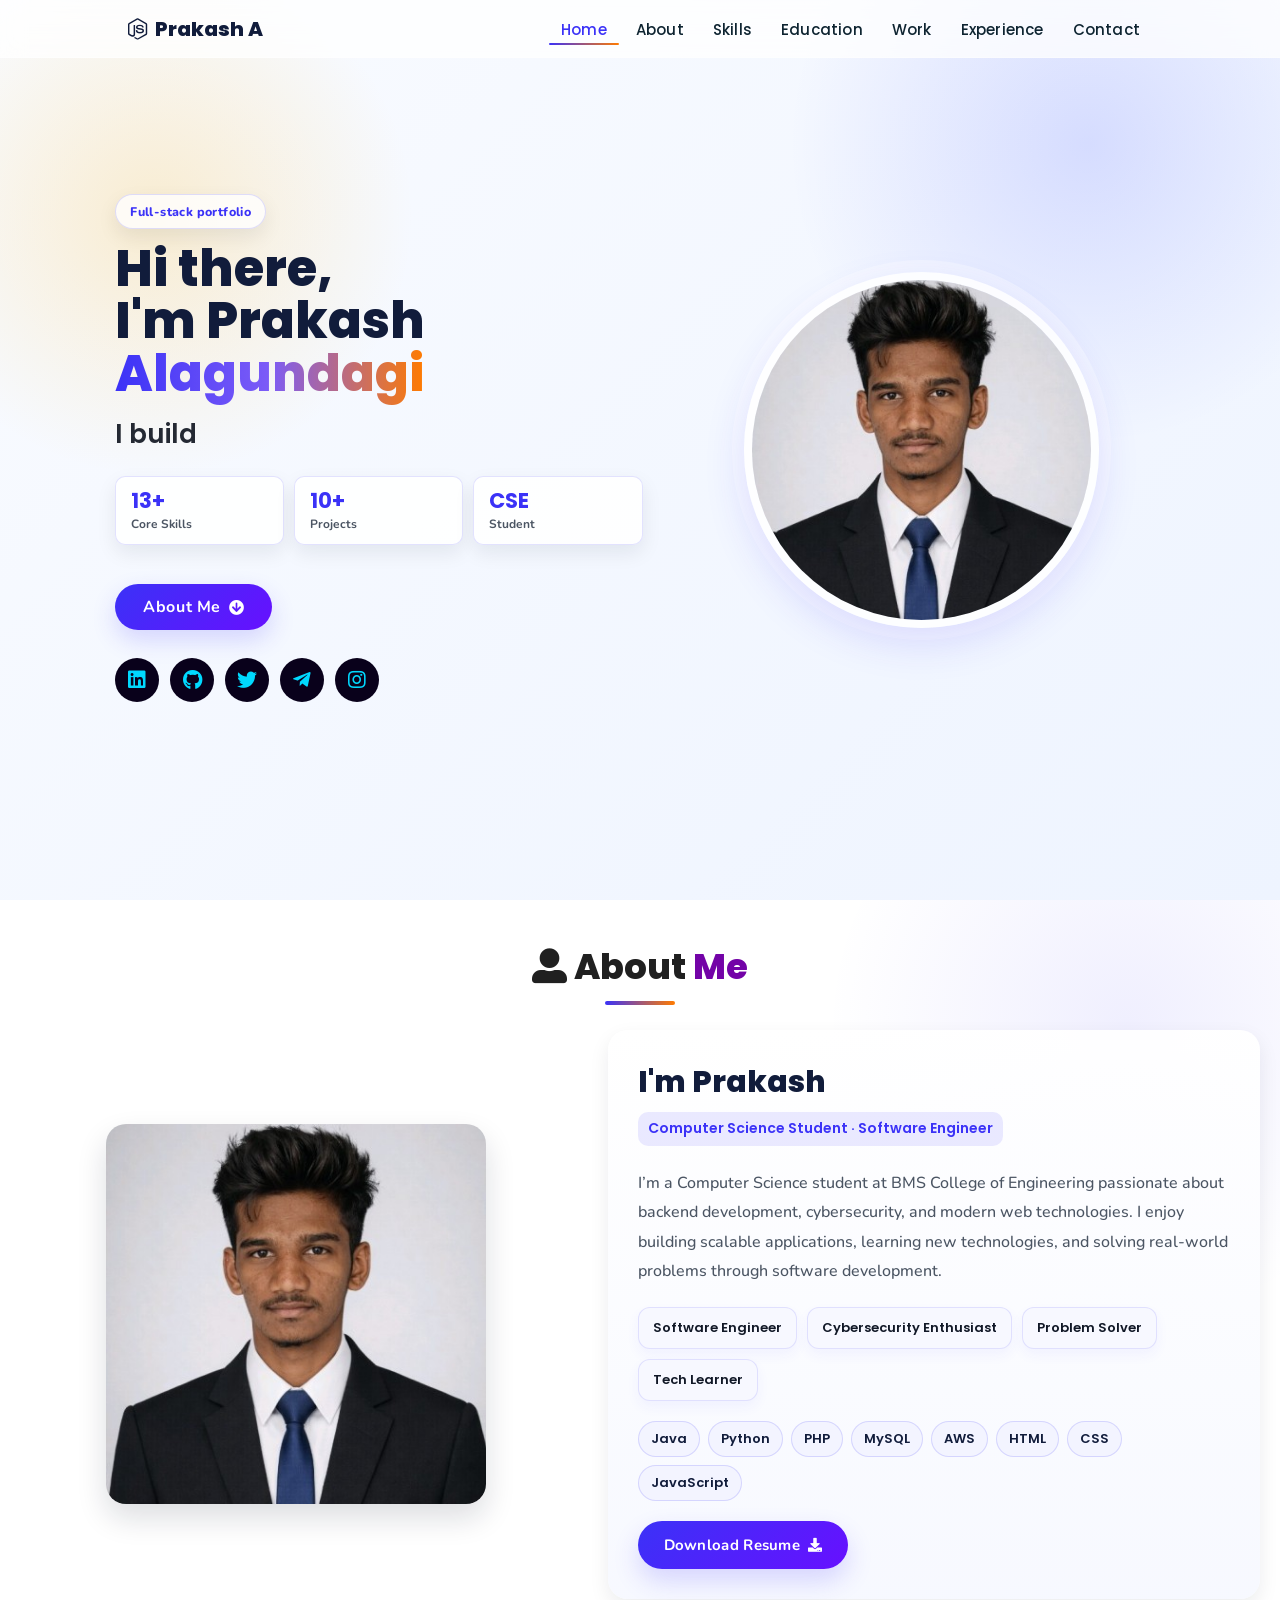
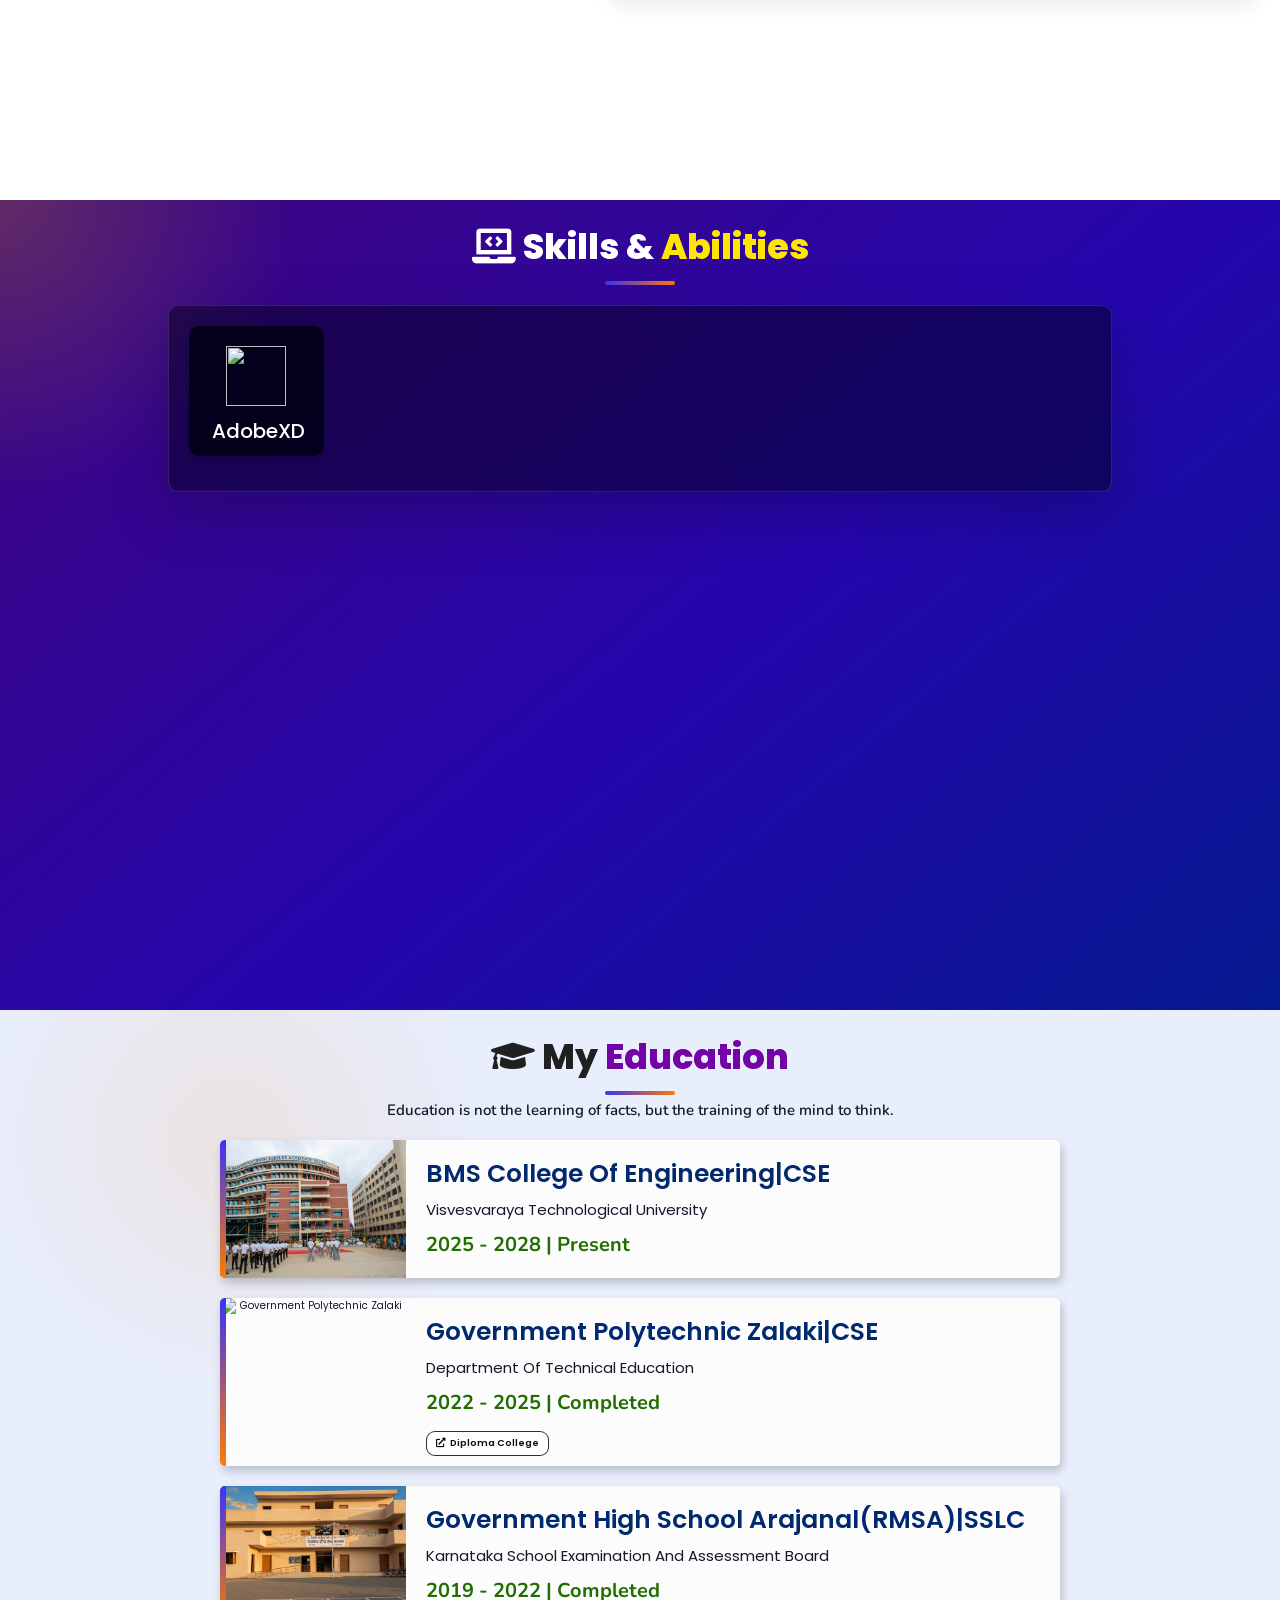
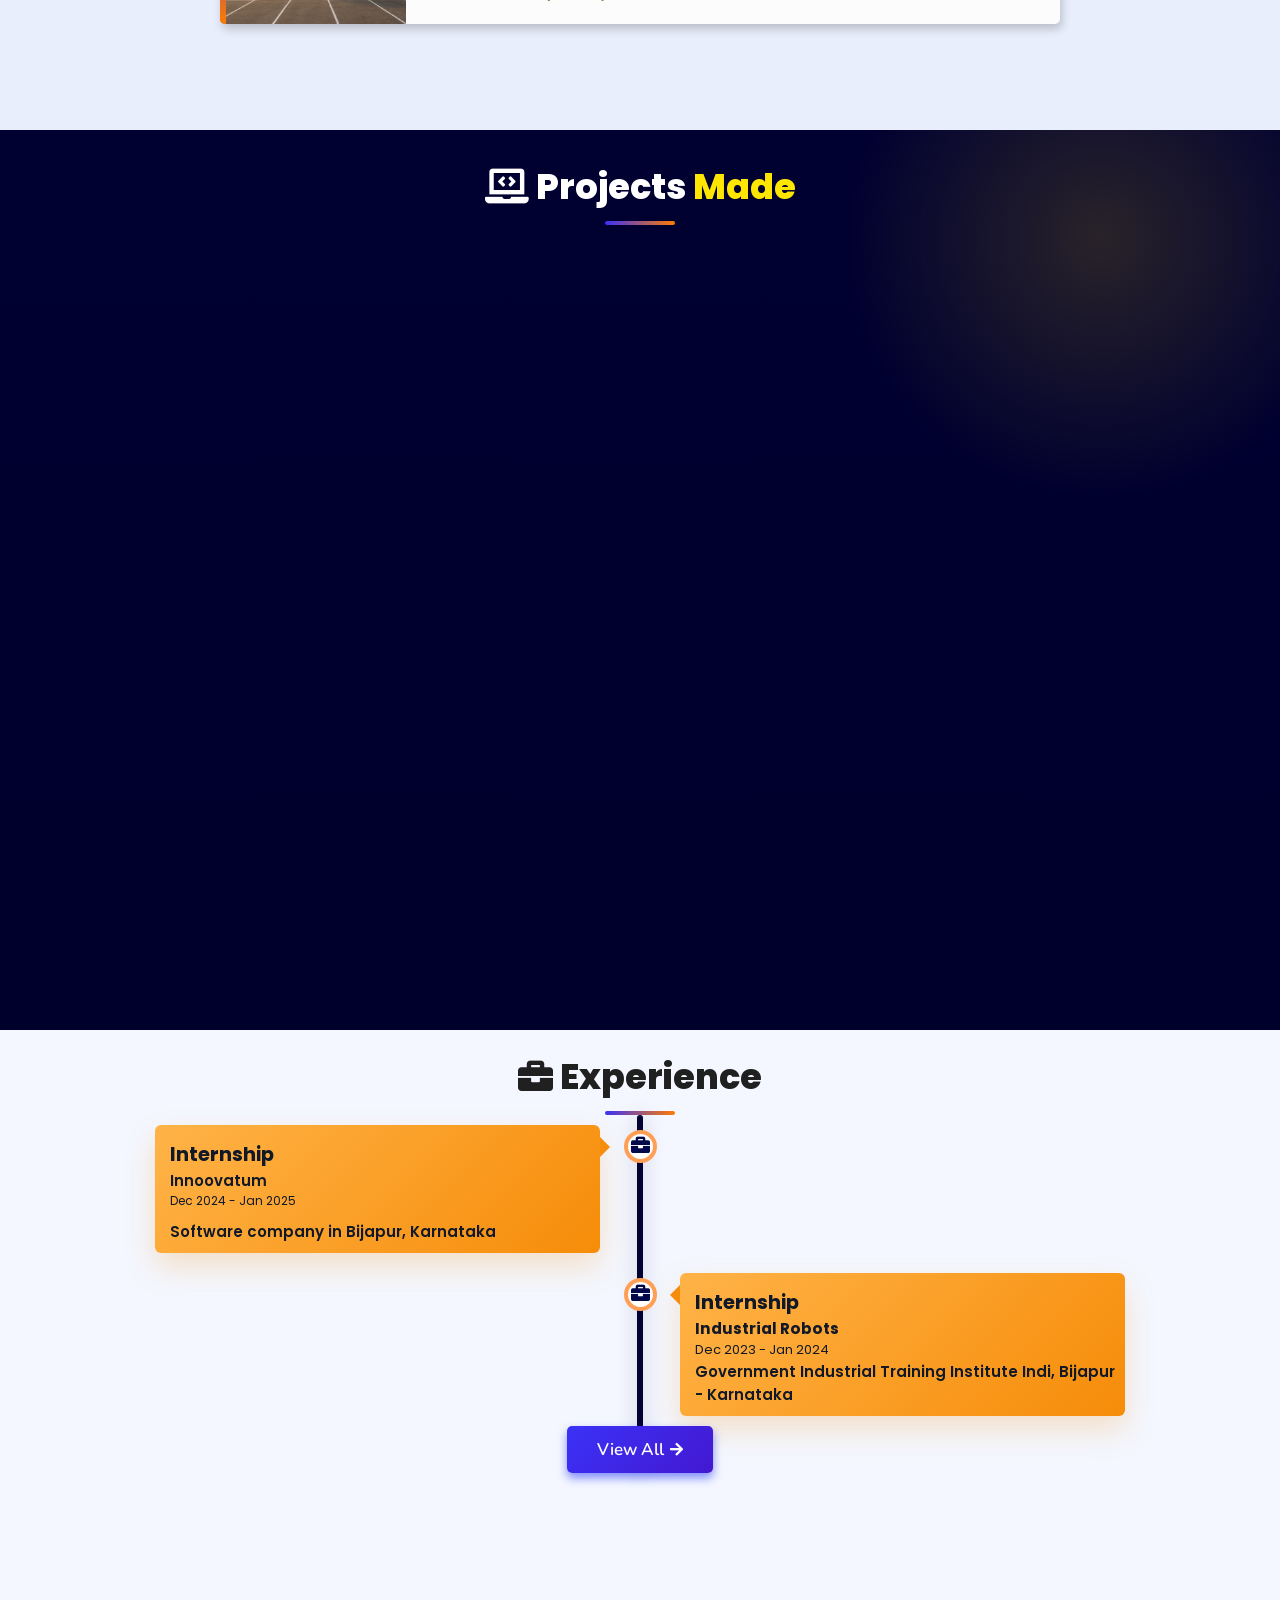
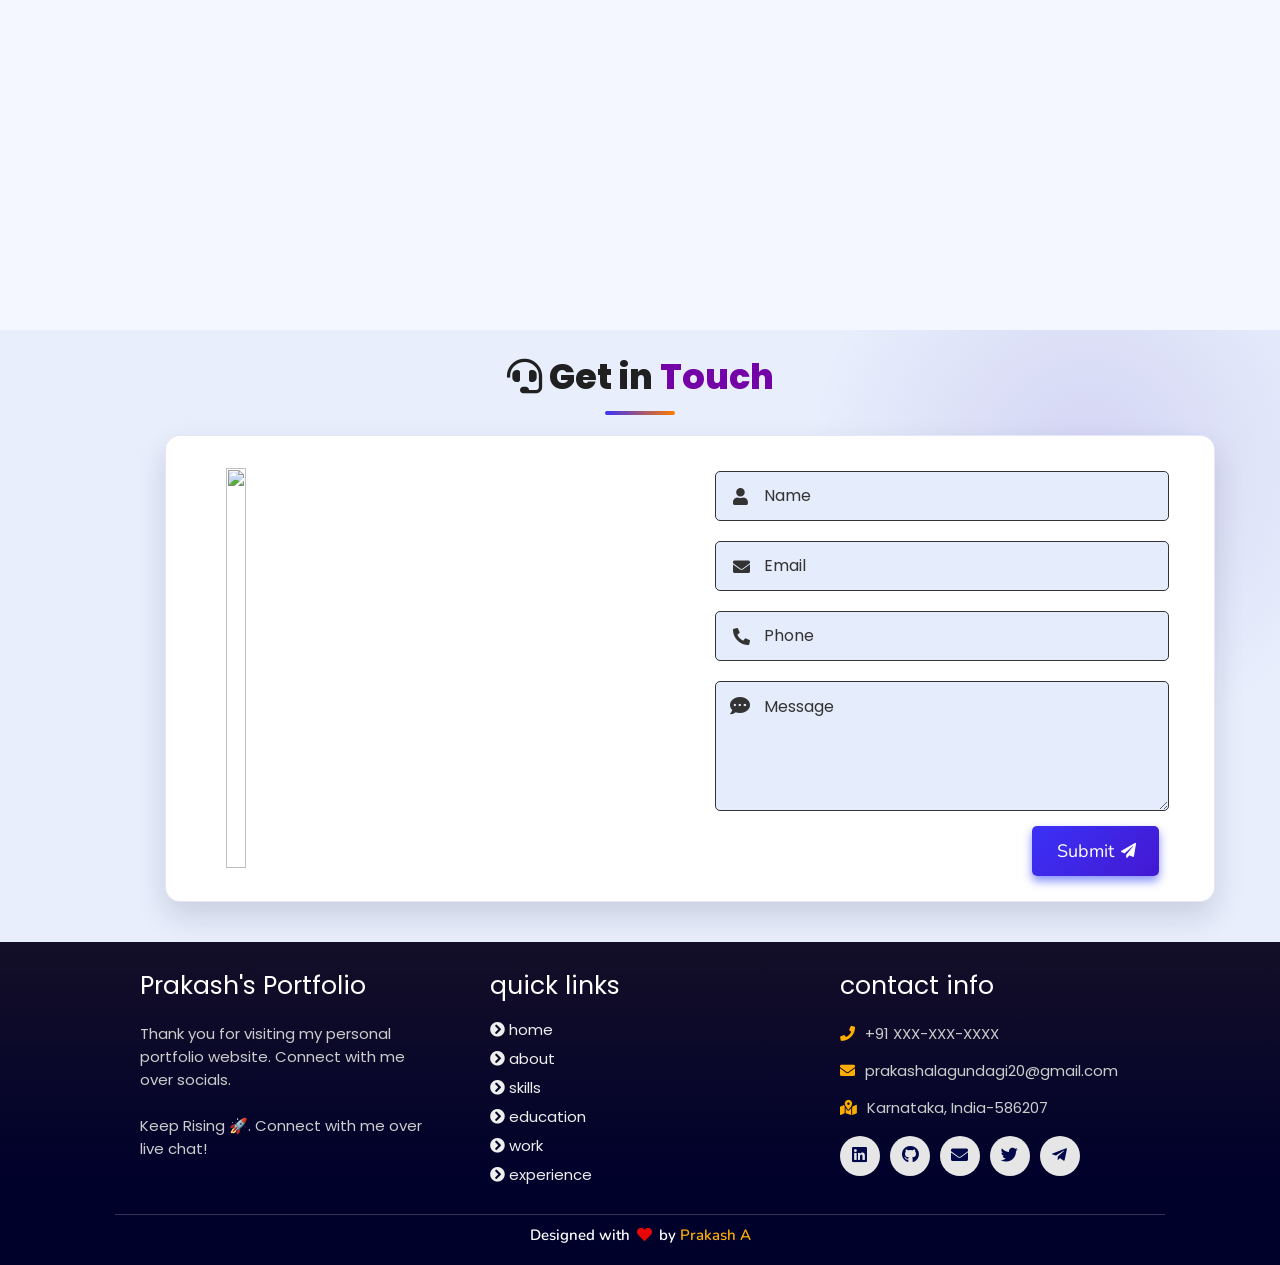
==== index.html @ 7a4677ae "add all" ====
<!DOCTYPE html>
<html lang="en">
<head>
    <meta charset="UTF-8">
    <meta http-equiv="X-UA-Compatible" content="IE=edge">
    <meta name="viewport" content="width=device-width, initial-scale=1.0">
    <meta name="keywords" content="Prakash A, portfolio, Prakash Alagundagi, full stack dev, personal portfolio lifecodes, portfolio design, portfolio website, personal portfolio" />
    <meta name="description" content="Welcome to Prakash's Portfolio. Computer Science Student and Software Engineer" />
    <!-- Custom CSS -->
    <link rel="stylesheet" href="./assets/css/style.css">
    <!-- Font Awesome -->
    <link rel="stylesheet" href="https://cdnjs.cloudflare.com/ajax/libs/font-awesome/5.15.3/css/all.min.css" integrity="sha512-iBBXm8fW90+nuLcSKlbmrPcLa0OT92xO1BIsZ+ywDWZCvqsWgccV3gFoRBv0z+8dLJgyAHIhR35VZc2oM/gI1w==" crossorigin="anonymous" referrerpolicy="no-referrer" />
    <!-- Favicon -->
    <link id='favicon' rel="shortcut icon" href="./assets/images/favicon.png" type="image/x-png">
    <title>Portfolio | Prakash A</title>
</head>
<body oncontextmenu="return false">


<!-- <div class="loader-container">
  <img draggable="false" src="./assets/images/preloader.gif" alt="">
</div> -->

<!-- navbar starts -->
<header>
        <a href="./" class="logo"><i class="fab fa-node-js"></i> Prakash A</a>

        <div id="menu" class="fas fa-bars"></div>
        <nav class="navbar">
            <ul>
            <li><a class="active" href="#home">Home</a></li>
            <li><a href="#about">About</a></li>
            <li><a href="#skills">Skills</a></li>
            <li><a href="#education">Education</a></li>
            <li><a href="#work">Work</a></li>
            <li><a href="#experience">Experience</a></li>
            <li><a href="#contact">Contact</a></li>
            </ul>
        </nav>
</header>
<!-- navbar ends -->
<main>

<!-- hero section starts -->
<section class="home" id="home">
    <div id="particles-js"></div>

    <div class="content">
    <h2>Hi there,<br/> I'm Prakash <span>Alagundagi</span></h2>
    <p>I build <span class="typing-text" aria-live="polite"></span></p>
    <div class="hero-highlights" aria-label="Portfolio highlights">
      <div class="highlight-item">
        <strong>13+</strong>
        <span>Core Skills</span>
      </div>
      <div class="highlight-item">
        <strong>10+</strong>
        <span>Projects</span>
      </div>
      <div class="highlight-item">
        <strong>CSE</strong>
        <span>Student</span>
      </div>
    </div>
    <a href="#about" class="btn"><span>About Me</span>
      <i class="fas fa-arrow-circle-down"></i>
    </a>
    <div class="socials">
        <ul class="social-icons">
          <li><a class="linkedin" aria-label="LinkedIn" href="https://www.linkedin.com/in/prakash-alagundagi-56068b263/" target="_blank" rel="noopener"><i class="fab fa-linkedin"></i></a></li> 
          <li><a class="github" aria-label="GitHub" href="https://github.com/prakashalagundagi" target="_blank" rel="noopener"><i class="fab fa-github"></i></a></li>
          <li><a class="twitter" aria-label="Twitter" href="https://x.com/Prakash_nayak03" target="_blank" rel="noopener"><i class="fab fa-twitter"></i></a></li>
          <li><a class="telegram" aria-label="Telegram" href="https://t.me/prakashalagundagi" target="_blank" rel="noopener"><i class="fab fa-telegram-plane"></i></a></li>
          <li><a class="instagram" aria-label="Instagram" href="https://www.instagram.com/prakash___r_a/" target="_blank" rel="noopener"><i class="fab fa-instagram"></i></a></li>
        </ul>
      </div>
    </div>
<div class="image">
    <img draggable="false" class="tilt hoverable" src="./assets/images/hero.jpg" alt="Prakash Alagundagi portrait">
</div>
</section>
<!-- hero section ends -->


<!-- about section starts -->
<section class="about" id="about">
    <h2 class="heading"><i class="fas fa-user-alt"></i> About <span>Me</span></h2>
    
    <div class="row">

    <div class="image">
        <img draggable="false" class="tilt hoverable" src="./assets/images/hero.jpg" alt="Professional portrait">
    </div>
    <div class="content">
        <h3>I'm Prakash</h3>
        <span class="tag">Computer Science Student · Software Engineer</span>
        
        <p>I’m a Computer Science student at BMS College of Engineering passionate about backend development, cybersecurity, and modern web technologies. I enjoy building scalable applications, learning new technologies, and solving real-world problems through software development.</p>

        <div class="highlights">
          <span class="highlight">Software Engineer</span>
          <span class="highlight">Cybersecurity Enthusiast</span>
          <span class="highlight">Problem Solver</span>
          <span class="highlight">Tech Learner</span>
        </div>

        <div class="skills-badges">
          <span class="badge">Java</span>
          <span class="badge">Python</span>
          <span class="badge">PHP</span>
          <span class="badge">MySQL</span>
          <span class="badge">AWS</span>
          <span class="badge">HTML</span>
          <span class="badge">CSS</span>
          <span class="badge">JavaScript</span>
        </div>

        <div class="resumebtn">
            <a href="https://drive.google.com/file/d/1VLJ5hmCJbYtL4yO7WENe-qdGG40rezgq/view?usp=sharing" target="_blank" class="btn"><span>Download Resume</span>
                <i class="fas fa-download"></i>
            </a>
        </div>
    </div>
    </div>
</section>
<!-- about section ends -->

<!-- skills section starts -->
<section class="skills" id="skills">

    <h2 class="heading"><i class="fas fa-laptop-code"></i> Skills & <span>Abilities</span></h2>

    <div class="container">
          <div class="row" id="skillsContainer">

     <div class="bar">
              <div class="info">
                <img src="https://img.icons8.com/color/48/000000/adobe-xd.png"/>
                <span>AdobeXD</span>
              </div>
            </div>

      </div>
</div>
</section>
<!-- skills section ends -->


<!-- education section starts -->
<section class="education" id="education">

  <h1 class="heading"><i class="fas fa-graduation-cap"></i> My <span>Education</span></h1>

    <p class="qoute">Education is not the learning of facts, but the training of the mind to think.</p>

    <div class="box-container">

    <div class="box">
        <div class="image">
        <img draggable="false" src="./assets/images/educat/BMS.jpg" alt="BMS College of Engineering">
        </div>
        <div class="content">
        <h3>BMS College Of Engineering|CSE</h3>
        <p>Visvesvaraya Technological University</p>
        <h4>2025 - 2028 | Present</h4>
        </div>
    </div>
     <div class="box">
        <div class="image">
        <img draggable="false" src="./assets/images/educat/college.jpg" alt="Government Polytechnic Zalaki">
        </div>
        <div class="content">
        <h3>Government Polytechnic Zalaki|CSE</h3>
        <p>Department Of Technical Education</p>
        <h4>2022 - 2025 | Completed</h4>
        <a href="https://gpt.karnataka.gov.in/gptzalaki/public/en" class="btn education-link" target="_blank" rel="noopener noreferrer"><i class="fas fa-external-link-alt"></i> Diploma College</a>
        </div>
    </div>

    <div class="box">
      <div class="image">
      <img draggable="false" src="./assets/images/educat/school.png" alt="Government High School Arajanal">
      </div>
      <div class="content">
      <h3>Government High School Arajanal(RMSA)|SSLC</h3>
      <p>Karnataka School Examination And Assessment Board</p>  
      <h4>2019 - 2022 | Completed</h4>
      </div>
    </div>

    
</div>
</section>
<!-- education section ends -->


<!-- work project section starts -->
<section class="work" id="work">

  <h2 class="heading"><i class="fas fa-laptop-code"></i> Projects <span>Made</span></h2>

  <div class="box-container"></div>

</section>
<!-- work project section ends -->

<!-- experience section starts -->
<section class="experience" id="experience">

  <h2 class="heading"><i class="fas fa-briefcase"></i> Experience </h2>

  <div class="timeline">

    <div class="container left">
      <div class="content">
        <div class="tag">
          <h2>Internship</h2>
        </div>
        <div class="desc">
            <h3>Innoovatum</h3>
            <p>Dec 2024 - Jan 2025</p>
        </div>
           <div class="desc">
          <h3>Software company in Bijapur, Karnataka</h3>
          </div>
      </div>
    </div>

    <div class="container right">
        <div class="content">
          <div class="tag">
            <h2>Internship</h2>  
            <h3>Industrial Robots</h3>
            <p>Dec 2023 - Jan 2024</p>
          </div>
          <div class="desc">
          <h3>Government Industrial Training Institute Indi, Bijapur - Karnataka</h3>
        </div>    
      </div>
      </div>

  <div class="morebtn">
    <a href="./experience/" class="btn"><span>View All</span>
      <i class="fas fa-arrow-right"></i>
  </a>
  </div>

</div>

</section>
<!-- experience section ends -->

<!-- contact section starts -->
<section class="contact" id="contact">
  
  <h2 class="heading"><i class="fas fa-headset"></i> Get in <span>Touch</span></h2>

  <div class="container">
    <div class="content">
      <div class="image-box">
        <img draggable="false" src="./assets/images/contact1.png" alt="">
      </div>
    <form id="contact-form">
      
      <div class="form-group">
        <div class="field">
          <input type="text" name="name" placeholder="Name" required>
          <i class='fas fa-user'></i>
        </div>
        <div class="field">
          <input type="email" name="email" placeholder="Email" required>
          <i class='fas fa-envelope'></i>
        </div>
        <div class="field">
          <input type="text" name="phone" placeholder="Phone">
          <i class='fas fa-phone-alt'></i>
        </div>
        <div class="message">
        <textarea placeholder="Message" name="message" required></textarea>
        <i class="fas fa-comment-dots"></i>
        </div>
        </div>
      <div class="button-area">
        <button type="submit">
          Submit <i class="fa fa-paper-plane"></i></button>
      </div>
    </form>
  </div>
  </div>
</section>
<!-- contact section ends -->


</main>

<!-- footer section starts -->
<section class="footer">

  <div class="box-container">

      <div class="box">
          <h3>Prakash's Portfolio</h3>
          <p>Thank you for visiting my personal portfolio website. Connect with me over socials. <br/> <br/> Keep Rising 🚀. Connect with me over live chat!</p>
      </div>

      <div class="box">
          <h3>quick links</h3>
          <a href="#home"><i class="fas fa-chevron-circle-right"></i> home</a>
          <a href="#about"><i class="fas fa-chevron-circle-right"></i> about</a>
          <a href="#skills"><i class="fas fa-chevron-circle-right"></i> skills</a>
          <a href="#education"><i class="fas fa-chevron-circle-right"></i> education</a>
          <a href="#work"><i class="fas fa-chevron-circle-right"></i> work</a>
          <a href="#experience"><i class="fas fa-chevron-circle-right"></i> experience</a>
      </div>

      <div class="box">
          <h3>contact info</h3>
          <p> <i class="fas fa-phone"></i>+91 XXX-XXX-XXXX</p>
          <p> <i class="fas fa-envelope"></i>prakashalagundagi20@gmail.com</p>
          <p> <i class="fas fa-map-marked-alt"></i>Karnataka, India-586207</p>
          <div class="share">

              <a href="https://www.linkedin.com/in/prakash-alagundagi-56068b263/" class="fab fa-linkedin" aria-label="LinkedIn" target="_blank"></a>
              <a href="https://github.com/prakashalagundagi" class="fab fa-github" aria-label="GitHub" target="_blank"></a>
              <a href="mailto:prakashalagundagi20@gmail.com" class="fas fa-envelope" aria-label="Mail" target="_blank"></a>
              <a href="https://twitter.com/prakash_nayak03" class="fab fa-twitter" aria-label="Twitter" target="_blank"></a>
              <a href="https://t.me/prakashalagundagi" class="fab fa-telegram-plane" aria-label="Telegram" target="_blank"></a>
          </div>
      </div>
  </div>

  <h1 class="credit">Designed with <i class="fa fa-heart pulse"></i> by <a href="https://www.linkedin.com/in/prakash-alagundagi-56068b263">Prakash A</a></h1>

</section>
<!-- footer section ends -->


<!-- scroll top btn -->
<a href="#home" aria-label="ScrollTop" class="fas fa-angle-up" id="scroll-top"></a>
<!-- scroll back to top -->


<!-- ==== ALL MAJOR JAVASCRIPT CDNS STARTS ==== -->
<!-- jquery cdn -->
<script src="https://cdnjs.cloudflare.com/ajax/libs/jquery/3.6.0/jquery.min.js" integrity="sha512-894YE6QWD5I59HgZOGReFYm4dnWc1Qt5NtvYSaNcOP+u1T9qYdvdihz0PPSiiqn/+/3e7Jo4EaG7TubfWGUrMQ==" crossorigin="anonymous" referrerpolicy="no-referrer"></script>

<!-- typed.js cdn -->
<script src="https://cdnjs.cloudflare.com/ajax/libs/typed.js/2.0.5/typed.min.js" integrity="sha512-1KbKusm/hAtkX5FScVR5G36wodIMnVd/aP04af06iyQTkD17szAMGNmxfNH+tEuFp3Og/P5G32L1qEC47CZbUQ==" crossorigin="anonymous" referrerpolicy="no-referrer"></script>

<!-- particle.js links -->
<script src="./assets/js/particles.min.js"></script>
<script src="./assets/js/app.js"></script>

<!-- vanilla tilt.js links -->
<script src="https://cdnjs.cloudflare.com/ajax/libs/vanilla-tilt/1.7.0/vanilla-tilt.min.js" integrity="sha512-SttpKhJqONuBVxbRcuH0wezjuX+BoFoli0yPsnrAADcHsQMW8rkR84ItFHGIkPvhnlRnE2FaifDOUw+EltbuHg==" crossorigin="anonymous" referrerpolicy="no-referrer"></script>

<!-- scroll reveal anim -->
<script src="https://unpkg.com/scrollreveal"></script>

<script
      type="text/javascript"
      src="https://cdn.jsdelivr.net/npm/emailjs-com@3/dist/email.min.js"
    ></script>

<!-- ==== ALL MAJOR JAVASCRIPT CDNS ENDS ==== -->

<script src="./assets/js/script.js"></script>

</body>
</html>
---- assets/css/style.css ----
@import url("https://fonts.googleapis.com/css2?family=Poppins:wght@400;500;600;700&display=swap");
@import url("https://fonts.googleapis.com/css2?family=Nunito:ital,wght@0,300;0,400;0,600;0,700;1,300;1,400&display=swap");

:root {
  --ink: #111827;
  --navy: #111c3b;
  --primary: #3b32f7;
  --primary-dark: #2816b4;
  --accent: #ff7b00;
  --gold: #ffd600;
  --cyan: #31cbff;
  --surface: #ffffff;
  --soft-bg: #f4f7ff;
  --soft-blue: #e8eefc;
  --shadow-sm: 0 0.8rem 2rem rgba(15, 23, 42, 0.08);
  --shadow-md: 0 1.4rem 3rem rgba(15, 23, 42, 0.14);
  --shadow-primary: 0 1.2rem 3rem rgba(59, 50, 247, 0.2);
  --ease: cubic-bezier(0.2, 0.8, 0.2, 1);
}

* {
  margin: 0;
  padding: 0;
  box-sizing: border-box;
  text-decoration: none;
  outline: none;
  border: none;
  text-transform: none;
}
html {
  font-size: 62.5%;
  overflow-x: hidden;
  scroll-behavior: smooth;
}
body {
  min-height: 100vh;
  background: var(--soft-bg);
  font-family: "Poppins", sans-serif;
  color: var(--ink);
}

img,
svg,
video {
  max-width: 100%;
  display: block;
}

button,
a,
input,
textarea {
  transition: all 0.25s var(--ease);
}

:focus-visible {
  outline: 3px solid rgba(59, 50, 247, 0.25);
  outline-offset: 3px;
}

button:focus-visible,
a:focus-visible,
input:focus-visible,
textarea:focus-visible {
  box-shadow: 0 0 0 4px rgba(59, 50, 247, 0.12);
}

*::selection {
  background: #2b3dda;
  color: #fff;
}

html {
  font-size: 62.5%;
  overflow-x: hidden;
}
html::-webkit-scrollbar {
  width: 0.8rem;
}
html::-webkit-scrollbar-track {
  background: rgb(235, 202, 245);
}
html::-webkit-scrollbar-thumb {
  background: #420177;
}

/* pre loader start */
.loader-container {
  position: fixed;
  top: 0;
  left: 0;
  z-index: 10000;
  background: #e6eff1;
  display: flex;
  align-items: center;
  justify-content: center;
  height: 100%;
  width: 100%;
}
.loader-container.fade-out {
  top: -120%;
}
/* pre loader end */

/* navbar starts */
header {
  position: fixed;
  top: 0;
  left: 0;
  right: 0;
  z-index: 1000;
  display: flex;
  align-items: center;
  justify-content: space-between;
  padding: 1.2rem 10%;
  height: auto;
  background: rgba(255, 255, 255, 0.75);
  box-shadow: none;
  backdrop-filter: blur(12px);
  border-bottom: 1px solid rgba(255, 255, 255, 0.3);
  transition: box-shadow 0.4s ease, background 0.4s ease, backdrop-filter 0.4s ease;
}
header.scrolled {
  background: rgba(255, 255, 255, 0.88);
  backdrop-filter: blur(20px);
  box-shadow: 0 0.8rem 3rem rgba(15, 23, 42, 0.1);
  border-bottom: 1px solid rgba(59, 50, 247, 0.08);
}
section {
  min-height: 100vh;
  padding: 2rem 9%;
  scroll-margin-top: 7.5rem;
}
.heading {
  position: relative;
  width: fit-content;
  margin: 0 auto;
  font-size: 3.5rem;
  color: rgb(32, 32, 32);
  font-weight: 800;
  text-align: center;
}
.heading::after {
  content: "";
  display: block;
  width: 7rem;
  height: 0.35rem;
  margin: 0.8rem auto 0;
  border-radius: 2rem;
  background: linear-gradient(90deg, var(--primary), var(--accent));
}
.heading span {
  color: rgb(115, 3, 167);
}
header .logo {
  font-size: 2rem;
  font-weight: 800;
  text-decoration: none;
  color: var(--navy);
  display: flex;
  align-items: center;
  transition: color 0.3s ease, transform 0.3s ease;
}
header .logo i {
  font-size: 2.2rem;
  margin-right: 0.8rem;
  transition: transform 0.3s ease;
}
header .logo:hover {
  color: var(--primary);
  transform: scale(1.05);
}
header .logo:hover i {
  transform: rotate(10deg);
}
header .navbar ul {
  list-style: none;
  display: flex;
  justify-content: center;
  align-items: center;
  gap: 0.5rem;
}
header .navbar li {
  margin: 0;
}
header .navbar li a {
  display: inline-block;
  padding: 0.6rem 1.2rem;
}
header .navbar ul li a {
  font-size: 1.5rem;
  color: #0e2431;
  font-weight: 500;
  text-decoration: none;
  letter-spacing: 0.02rem;
  position: relative;
  transition: color 0.3s ease;
  padding-bottom: 0.4rem;
}
header .navbar ul li a::after {
  content: "";
  position: absolute;
  left: 0;
  bottom: 0;
  width: 100%;
  height: 0.22rem;
  border-radius: 2rem;
  background: linear-gradient(90deg, var(--primary), var(--accent));
  transform: scaleX(0);
  transform-origin: right;
  transition: transform 0.35s cubic-bezier(0.34, 1.56, 0.64, 1);
}
header .navbar ul li a.active,
header .navbar ul li a:hover {
  color: var(--primary);
  border-bottom: 0;
}
header .navbar ul li a.active::after,
header .navbar ul li a:hover::after {
  transform: scaleX(1);
  transform-origin: left;
}
/* navbar ends */

/* hamburger icon starts*/
#menu {
  font-size: 3rem;
  cursor: pointer;
  color: var(--navy);
  display: none;
  transition: color 0.3s ease, transform 0.3s ease;
}
#menu:hover {
  color: var(--primary);
  transform: scale(1.1);
}
@media (max-width: 768px) {
  header {
    padding: 1rem 5%;
  }
  #menu {
    display: block;
  }
  header .navbar {
    position: fixed;
    top: 100%;
    right: -100%;
    width: 100%;
    height: calc(100vh - 5.2rem);
    text-align: left;
    align-items: flex-start;
    background: rgba(14, 15, 49, 0.98);
    backdrop-filter: blur(25px);
    border-top: 1px solid rgba(255, 255, 255, 0.1);
    transition: right 0.4s cubic-bezier(0.34, 1.56, 0.64, 1);
    overflow-y: auto;
  }
  header .navbar ul {
    flex-flow: column;
    padding: 2rem 1.5rem;
    gap: 0.5rem;
  }
  header .navbar ul li {
    width: 100%;
    margin: 0;
  }
  header .navbar ul li a {
    display: block;
    padding: 1.2rem 1.5rem;
    text-align: left;
    color: #fff;
    font-size: 1.8rem;
    font-weight: 500;
    border-radius: 0.8rem;
    margin: 0.3rem 0;
    transition: background 0.3s ease, color 0.3s ease;
  }
  header .navbar ul li a::after {
    display: none;
  }
  header .navbar ul li a.active,
  header .navbar ul li a:hover {
    color: #fff;
    background: rgba(59, 50, 247, 0.15);
    border-radius: 0.8rem;
    border-bottom: none;
  }
  header .navbar ul li a.active {
    background: linear-gradient(135deg, rgba(59, 50, 247, 0.25), rgba(255, 123, 0, 0.1));
    color: #31cbff;
  }
  .fa-times {
    transform: rotate(90deg);
  }
  header .navbar.nav-toggle {
    right: 0;
  }
}
/* hamburger icon ends */

/* hero section starts*/
.home {
  position: relative;
  display: flex;
  flex-wrap: wrap;
  gap: 1.5rem;
  min-height: 100vh;
  align-items: center;
  overflow: hidden;
  background:
    radial-gradient(circle at 12% 24%, rgba(255, 174, 0, 0.18), transparent 26rem),
    radial-gradient(circle at 85% 16%, rgba(1, 26, 255, 0.12), transparent 30rem),
    linear-gradient(135deg, #f9fbff 0%, #eef4ff 100%);
}
.home #particles-js {
  position: absolute;
  top: 0;
  left: 0;
  height: 100%;
  width: 100%;
}
.home::before {
  content: "";
  position: absolute;
  top: 0;
  left: 0;
  height: 100%;
  width: 100%;
}
.home .content {
  flex: 1 1 42rem;
  padding-top: 1rem;
  z-index: 1;
  position: relative;
}
.home .content::before {
  content: "Full-stack portfolio";
  display: inline-flex;
  align-items: center;
  margin-bottom: 1.4rem;
  padding: 0.8rem 1.4rem;
  border: 1px solid rgba(59, 50, 247, 0.16);
  border-radius: 5rem;
  background: rgba(255, 255, 255, 0.78);
  color: var(--primary);
  box-shadow: var(--shadow-sm);
  font: 800 1.25rem "Nunito", sans-serif;
  letter-spacing: 0.04rem;
}
.home .image {
  flex: 1 1 40rem;
  z-index: 1;
  display: flex;
  justify-content: center;
}
.home .image img {
  width: 70%;
  margin-left: 2rem;
  border-radius: 50%;
  border: 0.8rem solid rgba(255, 255, 255, 0.85);
  box-shadow: 0 1.5rem 4rem rgba(59, 50, 247, 0.15), 0 0 0 1.2rem rgba(255, 255, 255, 0.35), inset 0 1rem 2rem rgba(255, 255, 255, 0.4);
  cursor: pointer;
  animation: profileFloat 5s ease-in-out infinite, fadeUp 1s ease both 0.2s;
  transition: transform 0.45s ease, box-shadow 0.45s ease;
  filter: none;
}
.home .image img:hover {
  box-shadow: 0 2rem 5rem rgba(59, 50, 247, 0.25), 0 0 0 1.2rem rgba(255, 255, 255, 0.55), inset 0 1rem 2rem rgba(255, 255, 255, 0.4);
  filter: none;
  transform: scale(1.05) translateY(-0.8rem);
}
.home .content h2 {
  font-size: clamp(4rem, 5vw, 5rem);
  font-weight: 800;
  color: var(--navy);
  line-height: 1.05;
  margin-bottom: 1.5rem;
  animation: textRise 0.85s ease both;
}
.home .content h2 span {
  font-size: clamp(4rem, 5vw, 5rem);
  font-weight: 800;
  background: linear-gradient(90deg, var(--primary), #7c5cf7, #ff7b00);
  -webkit-background-clip: text;
  background-clip: text;
  color: transparent;
}
.home .content p {
  font-size: clamp(1.9rem, 2.2vw, 2.6rem);
  color: #242933;
  font-weight: 600;
  padding: 0;
  margin-bottom: 2rem;
  max-width: 60rem;
  animation: fadeUp 0.9s ease both 0.15s;
}
.home .content p span {
  color: var(--primary);
}
.hero-highlights {
  display: grid;
  grid-template-columns: repeat(auto-fit, minmax(13rem, 1fr));
  gap: 1rem;
  margin: 2.2rem 0 2.4rem;
  animation: fadeUp 1s ease both 0.3s;
}
.highlight-item {
  min-width: 12rem;
  padding: 1.2rem 1.5rem;
  border: 1px solid rgba(59, 50, 247, 0.14);
  border-radius: 1rem;
  background: rgba(255, 255, 255, 0.88);
  box-shadow: var(--shadow-sm);
}
.highlight-item strong,
.highlight-item span {
  display: block;
  text-transform: none;
}
.highlight-item strong {
  color: var(--primary);
  font-size: 2.1rem;
  line-height: 1.1;
}
.highlight-item span {
  margin-top: 0.35rem;
  color: #4b5563;
  font: 700 1.2rem "Nunito", sans-serif;
}
.home .btn {
  display: inline-flex;
  align-items: center;
  gap: 0.8rem;
  margin-top: 1.5rem;
  line-height: 1;
  padding: 1.5rem 2.8rem;
  border-radius: 3.5rem;
  overflow: hidden;
  transition: transform 0.35s ease, box-shadow 0.35s ease, background 0.35s ease;
  color: #fff;
  background: linear-gradient(135deg, var(--primary), #6710ff);
  box-shadow: 0 1rem 2.4rem rgba(59, 50, 247, 0.18);
  font-family: "Nunito", sans-serif;
  animation: fadeUp 1s ease both 0.4s;
}
.home .btn span {
  font-weight: 700;
  font-size: 1.6rem;
  letter-spacing: 0.06rem;
}
.home .btn i {
  font-size: 1.5rem;
}
.home .btn:hover {
  background: linear-gradient(135deg, #4c33ff, #3510bd);
  box-shadow: 0 1.3rem 2.4rem rgba(59, 50, 247, 0.2);
  transform: translateY(-0.2rem);
}
.home .btn:hover i {
  transform: translateX(4px);
}
/* social icons start */
.socials {
  position: relative;
  margin-top: 2.8rem;
  animation: fadeUp 1s ease both 0.5s;
}
.socials .social-icons {
  padding-left: 0;
  margin-bottom: 0;
  list-style: none;
}
.socials .social-icons li {
  display: inline-block;
  margin-bottom: 14px;
}
.social-icons a {
  font-size: 2rem;
  display: inline-block;
  line-height: 44px;
  color: #00d9ff;
  background-color: #09011b;
  width: 44px;
  height: 44px;
  text-align: center;
  margin-right: 8px;
  border-radius: 100%;
  transition: transform 0.35s ease, box-shadow 0.35s ease, background-color 0.35s ease;
}
.social-icons a:hover {
  transform: translateY(-0.6rem) rotate(6deg);
  box-shadow: 0 1rem 2rem rgba(0, 217, 255, 0.3);
}
.social-icons a:active,
.social-icons a:focus,
.social-icons a:hover {
  color: #fff;
  background-color: #0685da;
}
.social-icons a.github:hover {
  background-color: #0e0e0e;
}
.social-icons a.twitter:hover {
  background-color: #00aced;
}
.social-icons a.linkedin:hover {
  background-color: #007bb6;
}
.social-icons a.dev:hover {
  background-color: #070707;
}
.social-icons a.instagram:hover {
  background-color: #ee00da;
}
/* social icons end */

/* hero media queries starts*/
@media (max-width: 768px) {
  header .logo {
    font-size: 1.6rem;
  }
  header .logo i {
    font-size: 1.8rem;
  }
}
@media (max-width: 450px) {
  .home .btn {
    margin: 1.5rem 0 0;
  }
  .socials {
    margin-top: 2.4rem;
  }
  .home .image img {
    margin-top: 0;
  }
  .hero-highlights {
    gap: 0.8rem;
  }
  .highlight-item {
    flex: 1 1 12rem;
  }
  .home .content p {
    font-size: 2.2rem;
  }
  .home .content p span {
    font-size: 2.2rem;
  }
}
/* hero media queries ends*/
/* hero section end */

/* about section starts */
.about {
  background: radial-gradient(circle at 88% 14%, rgba(59, 50, 247, 0.08), transparent 30rem), #fff;
  padding: 4rem 0 2rem;
}
.about .row {
  display: flex;
  gap: 3.5rem;
  flex-wrap: wrap;
  align-items: center;
  padding: 2.5rem 2rem;
}
.about .row .image {
  flex: 1 1 35rem;
  min-width: 24rem;
}
.about .row .image img {
  width: 100%;
  max-width: 38rem;
  margin: 0 auto;
  border-radius: 2rem;
  box-shadow: var(--shadow-md);
  transition: transform 0.45s ease, filter 0.45s ease;
  cursor: pointer;
}
.about .row .image img:hover {
  transform: translateY(-0.6rem) scale(1.02);
  filter: saturate(1.05);
}
.about .row .content {
  flex: 1 1 45rem;
  padding: 3rem;
  border-radius: 2rem;
  background: linear-gradient(180deg, rgba(255, 255, 255, 0.96), rgba(246, 248, 255, 0.9));
  box-shadow: var(--shadow-sm);
  transition: box-shadow 0.4s ease, transform 0.4s ease;
}
.about .row .content:hover {
  box-shadow: 0 1.4rem 3rem rgba(15, 23, 42, 0.1);
  transform: translateY(-0.2rem);
}
.about .row .content h3 {
  color: var(--navy);
  font-size: 3rem;
  font-weight: 800;
  margin-bottom: 0.7rem;
}
.about .row .content .tag {
  display: inline-flex;
  align-items: center;
  gap: 0.5rem;
  font-size: 1.4rem;
  color: var(--primary);
  font-weight: 600;
  margin-bottom: 1.8rem;
  padding: 0.65rem 1rem;
  background: rgba(59, 50, 247, 0.1);
  border-radius: 1rem;
}
.about .row .content p {
  font-size: 1.6rem;
  margin-top: 0.5rem;
  margin-bottom: 2rem;
  font-family: "Nunito";
  font-weight: 500;
  line-height: 1.85;
  color: #4b5563;
  max-width: 70ch;
}
.highlights {
  display: flex;
  flex-wrap: wrap;
  gap: 1rem;
  margin-bottom: 2rem;
}
.highlight {
  display: inline-flex;
  align-items: center;
  justify-content: center;
  padding: 1rem 1.4rem;
  background: #f7f8ff;
  border: 1px solid rgba(59, 50, 247, 0.12);
  border-radius: 1.2rem;
  color: var(--ink);
  font-size: 1.3rem;
  font-weight: 600;
  box-shadow: 0 0.6rem 1.3rem rgba(59, 50, 247, 0.05);
  transition: transform 0.3s ease, box-shadow 0.3s ease;
}
.highlight:hover {
  transform: translateY(-0.2rem);
  box-shadow: 0 0.85rem 1.8rem rgba(59, 50, 247, 0.1);
}
.skills-badges {
  display: flex;
  flex-wrap: wrap;
  gap: 0.8rem;
  margin-bottom: 2rem;
}
.badge {
  padding: 0.7rem 1.2rem;
  background: #f3f4ff;
  border: 1px solid rgba(59, 50, 247, 0.16);
  border-radius: 2rem;
  font-size: 1.3rem;
  font-weight: 600;
  color: var(--navy);
  transition: all 0.3s ease;
  cursor: default;
}
.badge:hover {
  background: rgba(59, 50, 247, 0.12);
  box-shadow: 0 0.6rem 1.4rem rgba(59, 50, 247, 0.08);
}
.resumebtn {
  margin-top: 0.5rem;
}
.resumebtn .btn {
  display: inline-flex;
  align-items: center;
  justify-content: center;
  gap: 0.8rem;
  padding: 1.4rem 2.6rem;
  border-radius: 3rem;
  color: #fff;
  background: linear-gradient(135deg, var(--primary), #6710ff);
  box-shadow: 0 1.2rem 2.6rem rgba(59, 50, 247, 0.18);
  font-family: "Nunito", sans-serif;
  font-weight: 700;
  font-size: 1.5rem;
  letter-spacing: 0.03rem;
}
.resumebtn .btn i {
  font-size: 1.4rem;
}
.resumebtn .btn:hover {
  transform: translateY(-0.15rem);
  box-shadow: 0 1.4rem 2.8rem rgba(59, 50, 247, 0.22);
  background: linear-gradient(135deg, #4c33ff, #3510bd);
}
/* about media queries starts*/
@media screen and (max-width: 900px) {
  .about .row {
    padding: 2rem 1.2rem;
  }
  .about .row .image,
  .about .row .content {
    flex: 1 1 100%;
  }
  .about .row .image img {
    max-width: 30rem;
  }
  .about .row .content {
    padding: 2.2rem;
  }
}
@media screen and (max-width: 600px) {
  .about .row {
    gap: 1.5rem;
    padding: 1.2rem;
  }
  .about .row .image img {
    width: 80%;
  }
  .about .row .content {
    padding: 1.8rem;
  }
  .highlight,
  .badge {
    font-size: 1.2rem;
    padding: 0.8rem 1.1rem;
  }
  .resumebtn .btn {
    width: 100%;
    justify-content: center;
    padding: 1.3rem 1.4rem;
  }
}
/* about media queries ends*/
/* about section ends */

/* skills section starts */
.skills {
  min-height: 90vh;
  background:
    radial-gradient(circle at top left, rgba(255, 217, 0, 0.18), transparent 30rem),
    linear-gradient(140deg, #3f047c, #2506ad 55%, #061a8f);
}
.skills h2 {
  color: #fff;
}
.skills .heading span {
  color: rgb(255, 230, 0);
}
.skills .container {
  background: rgba(0, 0, 22, 0.48);
  color: #fff;
  border-radius: 1rem;
  padding: 2rem;
  width: 90%;
  margin: auto;
  margin-top: 2rem;
  border: 1px solid rgba(255, 255, 255, 0.12);
  box-shadow: 0 2rem 6rem rgba(0, 0, 0, 0.22);
  backdrop-filter: blur(14px);
}
.skills .container .row {
  display: grid;
  grid-template-columns: repeat(6, 1fr);
  flex-wrap: wrap;
  gap: 1.8rem;
}
.skills .container .bar {
  margin-bottom: 15px;
  padding: 10px;
  border-radius: 1rem;
  box-shadow: 0 4px 10px rgba(0, 0, 0, 0.2);
  background: rgba(0, 0, 22, 0.9);
  position: relative;
  overflow: hidden;
  transition: transform 0.35s ease, box-shadow 0.35s ease, background 0.35s ease;
}
.skills .container .bar::before {
  content: "";
  position: absolute;
  inset: 0;
  background: linear-gradient(135deg, rgba(255, 255, 255, 0.16), transparent 45%);
  opacity: 0;
  transition: opacity 0.35s ease;
}
.skills .container .bar:hover {
  box-shadow: 0 1.4rem 2.8rem rgba(0, 2, 68, 0.55) !important;
  background-color: rgba(0, 0, 0, 0.9) !important;
  transform: translateY(-0.7rem) scale(1.02);
}
.skills .container .bar:hover::before {
  opacity: 1;
}
.skills .container .bar .info {
  display: flex;
  flex-direction: column;
  align-items: center;
  gap: 1rem;
  margin-top: 1rem;
}
.skills .container .bar .info img{
  width: 60px;
  height: 60px;
  object-fit: contain;
}
.skills .container .bar .info span {
  font-size: 2rem;
  font-weight: 500;
  font-family: "Poppins";
  margin-left: 0.5rem;
}
/* skills media queries starts*/
@media screen and (max-width: 900px) {
  .skills .container .row {
    grid-template-columns: repeat(4, 1fr);
  }
}
@media screen and (max-width: 600px) {
  .skills .container {
    padding: 0;
    margin: 0;
  }
  .skills .container .row {
    grid-template-columns: repeat(2, 1fr);
    margin: 1rem;
    padding: 2rem 0.2rem 2rem 0.2rem;
    gap: 1rem;
  }
  .skills .container {
    margin-top: 5px;
    width: 100%;
  }
}
/* skills media queries ends*/
/* skills section ends */

/* education section starts */
.education {
  background:
    radial-gradient(circle at 18% 18%, rgba(255, 123, 0, 0.1), transparent 26rem),
    var(--soft-blue);
  min-height: 80vh;
}
.education .qoute {
  font-size: 1.5rem;
  text-align: center;
  font-family: "Nunito", sans-serif;
  font-weight: 600;
  margin-top: 0.5rem;
}
.education .box-container {
  display: flex;
  flex-wrap: wrap;
  justify-content: center;
  align-items: center;
  flex-direction: column;
}
.education .box-container .box {
  display: flex;
  flex-direction: row;
  width: 80%;
  border-radius: 0.5rem;
  box-shadow: 0.2rem 0.5rem 1rem rgba(0, 0, 0, 0.2);
  text-align: center;
  position: relative;
  margin-top: 2rem;
  overflow: hidden;
  transition: transform 0.35s ease, box-shadow 0.35s ease;
  background: rgb(252, 252, 252);
}
.education .box-container .box::before {
  content: "";
  position: absolute;
  inset: 0 auto 0 0;
  width: 0.55rem;
  background: linear-gradient(180deg, var(--primary), var(--accent));
  z-index: 1;
}
.education .box-container .box:hover {
  transform: translateY(-0.7rem);
  box-shadow: 0 1.8rem 3.4rem rgba(15, 23, 42, 0.18);
}
.education .box-container .box .image {
  flex: 1 1 20rem;
  width: 100%;
}
.education .box-container .box img {
  object-fit: cover;
  position: relative;
  width: 100%;
  height: 100%;
}
.education .box-container .box .content {
  position: relative;
  display: flex;
  flex-direction: column;
  padding: 1rem;
  flex-wrap: wrap;
  flex: 1 1 70rem;
}
.education .box-container .box .content h3 {
  font-size: 2.5rem;
  color: #012970;
  padding: 0.5rem 0;
  font-weight: 600;
  text-align: left;
  margin-left: 1rem;
}
.education .box-container .box .content p {
  font-size: 1.5rem;
  margin-left: 1rem;
  text-align: left;
}
.education h4 {
  font-size: 2rem;
  color: rgb(34, 109, 0);
  text-align: left;
  margin: 1rem;
  font-family: "Nunito", sans-serif;
  font-weight: 700;
}
.education .box-container .box .content .btn {
  display: inline-flex;
  align-items: center;
  gap: 0.35rem;
  margin: 0.5rem 0 0 1rem;
  padding: 0.45rem 0.9rem;
  border-radius: 0.9rem;
  color: #0c0c0c;
  background: #ffffff;
  border: 1px solid rgba(12, 12, 12, 0.85);
  text-decoration: none;
  font-size: 0.95rem;
  font-weight: 600;
  transition: transform 0.2s ease, background 0.2s ease, color 0.2s ease, border-color 0.2s ease;
  white-space: nowrap;
  max-width: fit-content;
}
.education .box-container .box .content .btn:hover {
  background: #0c0c0c;
  color: #fff;
  border-color: #0c0c0c;
  transform: translateY(-0.05rem);
}

/* education media queries starts*/
@media screen and (max-width: 600px) {
  .education .box-container .box {
    flex-direction: column;
    width: 100%;
  }
  .education .box-container .box .image {
    width: 100%;
    height: 25rem;
  }
  .education .box-container .box img {
    width: 100%;
  }
  .education .box-container .box .content {
    position: relative;
    display: flex;
    flex-direction: column;
    padding: 1rem;
    flex-wrap: wrap;
    flex: 0;
  }
  .education .btns {
    margin-top: 2rem;
    margin-left: 1rem;
    margin-right: 1rem;
    flex-wrap: wrap;
  }
}
/* education media queries ends*/
/* education section ends */

/* work section starts */
.work {
  /* background: #010124; */
  background:
    radial-gradient(circle at 86% 12%, rgba(255, 217, 0, 0.16), transparent 26rem),
    linear-gradient(to bottom, #000031, #00002c);
}
.work h2 {
  color: #fff;
  padding: 1rem;
}
.work .heading span {
  color: rgb(255, 230, 0);
}
.work .box-container {
  display: flex;
  flex-wrap: wrap;
  gap: 1.5rem;
  margin: 2rem;
}
.work .box-container .box {
  flex: 1 1 30rem;
  border-radius: 0.5rem;
  position: relative;
  overflow: hidden;
  height: 30rem;
  box-shadow: 0 1.2rem 3rem rgba(0, 0, 0, 0.28);
  transition: transform 0.4s ease, box-shadow 0.4s ease;
}
.work .box-container .box:hover {
  transform: translateY(-0.8rem);
  box-shadow: 0 2rem 4.5rem rgba(0, 0, 0, 0.38);
}
.work .box-container .box img {
  height: 100%;
  width: 100%;
  object-fit: cover;
  transition: transform 0.55s ease, filter 0.55s ease;
}
.work .box-container .box:hover img {
  filter: saturate(1.08) contrast(1.04);
  transform: scale(1.08);
}
.work .box-container .box .content {
  height: 100%;
  width: 100%;
  position: absolute;
  top: 85%;
  left: 0;
  background: rgba(255, 255, 255, 0.92);
  backdrop-filter: blur(10px);
  display: flex;
  flex-direction: column;
  transition: top 0.45s cubic-bezier(0.2, 0.8, 0.2, 1);
}
.work .box-container .box .content .tag {
  display: flex;
  flex-direction: row;
  justify-content: space-between;
  align-items: center;
  height: 4.5rem;
  width: 100%;
  padding-left: 1rem;
  background: linear-gradient(90deg, var(--gold), #ffb000);
}
.work .box-container .box .content .tag h3 {
  font-size: 2rem;
}
.work .box-container .box:hover .content {
  top: 25%;
}
.work .desc {
  margin: 2rem;
  display: flex;
  flex-direction: column;
  justify-content: center;
}
.work .desc p {
  font-size: 1.5rem;
}
.work .desc .btns {
  display: flex;
  justify-content: space-between;
  width: 100%;
  margin-top: 2rem;
}
.work .desc .btns .btn {
  line-height: 1.3;
  display: inline;
  padding: 1.5rem 2.5rem;
  border-radius: 0.5rem;
  font-size: 1.5rem;
  color: #fff;
  background: rgb(12, 12, 12);
  margin-right: 2rem;
}
.work .desc .btns .btn:hover {
  background: #310ae0f5;
}
.work .viewall {
  display: flex;
  justify-content: center;
}
.work .viewall .btn {
  position: relative;
  line-height: 0;
  padding: 1.6rem 3rem;
  border-radius: 0.5em;
  transition: 0.5s;
  color: rgb(255, 255, 255);
  font-weight: 700;
  border: 2px solid #fff;
  box-shadow: 0px 5px 10px rgba(65, 84, 241, 0.4);
  text-align: center;
}
.work .viewall .btn span {
  font-weight: 600;
  font-size: 1.7rem;
  font-family: "Nunito", sans-serif;
}
.work .viewall .btn i {
  margin-left: 0.3rem;
  font-size: 1.5rem;
  transition: 0.3s;
}
.work .viewall .btn:hover {
  background: #fff;
  color: #000;
}
.work .viewall .btn:hover i {
  transform: translateX(5px);
}
/* work section ends */

/* experience section starts */
.experience .timeline {
  position: relative;
  max-width: 1200px;
  margin: 0 auto;
}
.experience .timeline::after {
  content: "";
  position: absolute;
  width: 6px;
  background: #020133;
  top: 0;
  bottom: 0;
  left: 50%;
  margin-left: -3px;
  z-index: -2;
  border-radius: 2rem;
  box-shadow: 0 0 2rem rgba(2, 1, 51, 0.25);
}
.experience .container {
  padding: 10px 40px;
  position: relative;
  background-color: inherit;
  width: 50%;
}
/*circles on timeline*/
.experience .container::after {
  content: "\f0b1";
  position: absolute;
  width: 25px;
  height: 25px;
  right: -17px;
  background-color: rgb(255, 255, 255);
  border: 4px solid #ff9f55;
  top: 15px;
  border-radius: 50%;
  z-index: 100;
  font-size: 1.89rem;
  text-align: center;
  font-weight: 600;
  color: #02094b;
  font-family: "Font Awesome\ 5 Free";
}
.experience .left {
  left: 0;
}
.experience .right {
  left: 50%;
}
/* arrows pointing right */
.experience .left::before {
  content: " ";
  height: 0;
  position: absolute;
  top: 22px;
  width: 0;
  z-index: 1;
  right: 30px;
  border: medium solid #f68c09;
  border-width: 10px 0 10px 10px;
  border-color: transparent transparent transparent #f68c09;
}
/* arrows pointing left  */
.experience .right::before {
  content: " ";
  height: 0;
  position: absolute;
  top: 22px;
  width: 0;
  z-index: 1;
  left: 30px;
  border: medium solid #f68c09;
  border-width: 10px 10px 10px 0;
  border-color: transparent #f68c09 transparent transparent;
}
.experience .right::after {
  left: -16px;
}
.experience .content {
  background: linear-gradient(135deg, #ffb347, #f68c09);
  position: relative;
  border-radius: 6px;
  box-shadow: 0 1.4rem 3rem rgba(246, 140, 9, 0.22);
  transition: transform 0.35s ease, box-shadow 0.35s ease;
}
.experience .content:hover {
  transform: translateY(-0.5rem);
  box-shadow: 0 1.8rem 4rem rgba(246, 140, 9, 0.32);
}
.experience .content .tag {
  font-size: 1.3rem;
  padding-top: 1.5rem;
  padding-left: 1.5rem;
}
.experience .content .desc {
  margin-left: 1.5rem;
  padding-bottom: 1rem;
}
.experience .content .desc h3 {
  font-size: 1.5rem;
  font-weight: 600;
}
.experience .content .desc p {
  font-size: 1.2rem;
}
/* view all button */
.morebtn {
  display: flex;
  justify-content: center;
}
.morebtn .btn {
  position: relative;
  line-height: 0;
  padding: 1.6rem 3rem;
  border-radius: 0.5em;
  transition: 0.5s;
  color: #fff;
  background: linear-gradient(135deg, var(--primary), #4318d1);
  box-shadow: 0px 5px 10px rgba(48, 68, 247, 0.6);
  text-align: center;
}
.morebtn .btn span {
  font-weight: 600;
  font-size: 1.7rem;
  font-family: "Nunito", sans-serif;
}
.morebtn .btn i {
  margin-left: 0.3rem;
  font-size: 1.5rem;
  transition: 0.3s;
}
.morebtn .btn:hover {
  background: #1a047e;
}
.morebtn .btn:hover i {
  transform: translateX(5px);
}

/* Media queries - Responsive timeline on screens less than 600px wide */
@media screen and (max-width: 600px) {
  .experience {
    min-height: 80vh;
  }
  .experience .timeline {
    margin-top: 2rem;
  }
  .experience .timeline::after {
    left: 31px;
  }
  .experience .container {
    width: 100%;
    padding-left: 8rem;
    padding-right: 2rem;
  }
  .experience .container::after {
    font-size: 2.2rem;
  }
  .experience .container::before {
    left: 61px;
    border: medium solid #f68c09;
    border-width: 10px 10px 10px 0;
    border-color: transparent #f68c09 transparent transparent;
  }
  .experience .left::after {
    left: 15px;
  }
  .experience .right::after {
    left: 15px;
  }
  .experience .right {
    left: 0%;
  }
  .morebtn {
    margin-top: 3rem;
  }
}
/* experience media queries ends */
/* experience section ends */

/* contact section starts */
.contact {
  background:
    radial-gradient(circle at 85% 22%, rgba(37, 6, 173, 0.11), transparent 28rem),
    var(--soft-blue);
  min-height: 60vh;
}
.contact .container {
  max-width: 1050px;
  width: 100%;
  background: #fff;
  border-radius: 1.5rem;
  margin: 2rem 5rem;
  border: 1px solid rgba(37, 6, 173, 0.1);
  box-shadow: var(--shadow-md);
  overflow: hidden;
}
.contact .container .content {
  display: flex;
  align-items: center;
  justify-content: space-between;
  padding: 2.5rem 2rem;
}
.contact .content .image-box {
  max-width: 60%;
  margin-left: 4rem;
}
.contact .content .image-box img {
  width: 100%;
  height: 40rem;
  position: relative;
}
.contact .content form {
  width: 45%;
  margin-right: 3.5rem;
}
form .form-group {
  display: flex;
  flex-direction: column;
  justify-content: center;
}
.form-group .field {
  height: 50px;
  display: flex;
  position: relative;
  margin: 1rem;
  width: 100%;
}
form i {
  position: absolute;
  top: 50%;
  left: 18px;
  color: rgb(51, 51, 51);
  font-size: 17px;
  pointer-events: none;
  transform: translateY(-50%);
}
form .field input,
form .message textarea {
  width: 100%;
  height: 100%;
  outline: none;
  padding: 0 16px 0 48px;
  font-size: 16px;
  font-family: "Poppins", sans-serif;
  border-radius: 5px;
  border: 1px solid rgb(51, 51, 51);
  background: #e5ecfb;
  transition: border-color 0.25s ease, box-shadow 0.25s ease, background 0.25s ease;
}
.field input::placeholder,
.message textarea::placeholder {
  color: rgb(51, 51, 51);
}
.field input:focus,
.message textarea:focus {
  padding-left: 47px;
  border: 2px solid rgb(115, 3, 167);
  background: #fff;
  box-shadow: 0 0.8rem 2rem rgba(115, 3, 167, 0.11);
}
.field input:focus ~ i,
.message textarea:focus ~ i {
  color: rgb(115, 3, 167);
}
form .message {
  position: relative;
  margin: 1rem;
  width: 100%;
}
form .message i {
  top: 25px;
  font-size: 20px;
  left: 15px;
}
form .message textarea {
  min-height: 130px;
  max-height: 230px;
  max-width: 100%;
  min-width: 100%;
  padding: 12px 20px 0 48px;
}
form .message textarea::-webkit-scrollbar {
  width: 0px;
}
form .button-area {
  display: flex;
  float: right;
  flex-direction: row-reverse;
}
.button-area button {
  color: #fff;
  border: none;
  outline: none;
  font-size: 1.8rem;
  cursor: pointer;
  border-radius: 5px;
  padding: 13px 25px;
  background: linear-gradient(135deg, var(--primary), #4318d1);
  box-shadow: 0px 5px 10px rgba(48, 68, 247, 0.6);
  transition: 0.3s ease;
  font-family: "Nunito", sans-serif;
}
.button-area button:hover {
  background: #421cecf5;
  transform: translateY(-0.3rem);
  box-shadow: 0 1rem 2.6rem rgba(48, 68, 247, 0.35);
}
.button-area span {
  font-size: 17px;
  padding: 1rem;
  display: none;
}
.button-area button i {
  position: relative;
  top: 6px;
  left: 2px;
  font-size: 1.5rem;
  transition: 0.3s;
  color: #fff;
}
.button-area button:hover i {
  left: 8px;
}
/* contact section media queries starts */
@media (max-width: 900px) {
  .contact {
    min-height: 70vh;
  }
  .contact .container {
    margin: 3rem 0 2rem 0;
  }
  .contact .container .content {
    padding: 18px 12px;
  }
  .contact .content .image-box {
    display: none;
  }
  .contact .content form {
    width: 100%;
    margin-right: 2rem;
  }
}
/* contact section media queries ends */
/* contact section ends */

/* footer section starts */
.footer {
  min-height: auto;
  padding-top: 0;
  background:
    linear-gradient(180deg, rgba(255, 174, 0, 0.08), transparent 24rem),
    rgb(0, 1, 43);
}
.footer .box-container {
  display: flex;
  justify-content: center;
  flex-wrap: wrap;
}
.footer .box-container .box {
  flex: 1 1 25rem;
  margin: 2.5rem;
}
.footer .box-container .box h3 {
  font-size: 2.5rem;
  color: #fff;
  padding-bottom: 1rem;
  font-weight: normal;
}
.footer .box-container .box p {
  font-size: 1.5rem;
  color: #ccc;
  padding: 0.7rem 0;
  text-transform: none;
}
.footer .box-container .box p i {
  padding-right: 1rem;
  color: #ffae00;
}
.footer .box-container .box a {
  font-size: 1.5rem;
  color: rgb(238, 238, 238);
  padding: 0.3rem 0;
  display: block;
}
.footer .box-container .box a:hover {
  color: #ffae00;
}
.footer .box-container .box .share {
  display: flex;
  flex-wrap: wrap;
  padding: 1rem 0;
}
.footer .box-container .box .share a {
  height: 4rem;
  width: 4rem;
  padding: 1rem;
  text-align: center;
  border-radius: 5rem;
  font-size: 1.7rem;
  margin-right: 1rem;
  transition: 0.2s;
  background: rgb(230, 230, 230);
  color: #02094b;
  border: none;
}
.footer .box-container .box .share a:hover {
  background: transparent;
  transform: scale(0.98);
  border: 0.1rem solid rgb(180, 178, 178);
  color: #ffae00;
}
.footer .credit {
  padding: 1rem 0 0 0;
  text-align: center;
  font-size: 1.5rem;
  font-family: "Nunito", sans-serif;
  font-weight: 600;
  color: #fff;
  border-top: 0.1rem solid #fff3;
}
.footer .credit a {
  color: #ffae00;
}
.footer .fa {
  color: #e90606;
  margin: 0 0.3rem;
  font-size: 1.5rem;
  animation: pound 0.35s infinite alternate;
}
@-webkit-keyframes pound {
  to {
    transform: scale(1.1);
  }
}
@keyframes pound {
  to {
    transform: scale(1.1);
  }
}
@media (max-width: 450px) {
  .footer .box-container .box {
    margin: 1.5rem;
  }
  .footer .box-container .box p {
    padding: 0.7rem;
  }
  .footer .box-container .box .share a {
    padding: 1.2rem;
  }
}
/* footer section ends */

/* common media queries starts*/
@media (max-width: 450px) {
  html {
    font-size: 55%;
  }
  body {
    padding-right: 0;
  }
  section {
    padding: 2rem;
  }
}
/* common media queries ends*/


/* scroll top starts */
#scroll-top {
  position: fixed;
  top: -140%;
  right: 2rem;
  padding: 1rem 1.5rem;
  font-size: 2rem;
  background: var(--gold);
  color: rgb(13, 0, 44);
  border-radius: 50%;
  transition: top 0.65s cubic-bezier(0.2, 0.8, 0.2, 1), transform 0.3s ease, box-shadow 0.3s ease;
  z-index: 1000;
  box-shadow: 0 1rem 2.4rem rgba(255, 174, 0, 0.28);
}
#scroll-top.active {
  top: calc(100% - 12rem);
}
#scroll-top:hover {
  transform: translateY(-0.4rem);
  box-shadow: 0 1.4rem 3rem rgba(255, 174, 0, 0.42);
}
/* scroll top ends */

@keyframes profileFloat {
  0%, 100% {
    transform: translateY(0);
  }
  50% {
    transform: translateY(-1.4rem);
  }
}

@keyframes textRise {
  from {
    opacity: 0;
    transform: translateY(2rem);
  }
  to {
    opacity: 1;
    transform: translateY(0);
  }
}

@keyframes fadeUp {
  from {
    opacity: 0;
    transform: translateY(1.5rem);
  }
  to {
    opacity: 1;
    transform: translateY(0);
  }
}

@media (prefers-reduced-motion: reduce) {
  *,
  *::before,
  *::after {
    animation-duration: 0.01ms !important;
    animation-iteration-count: 1 !important;
    scroll-behavior: auto !important;
    transition-duration: 0.01ms !important;
  }
}
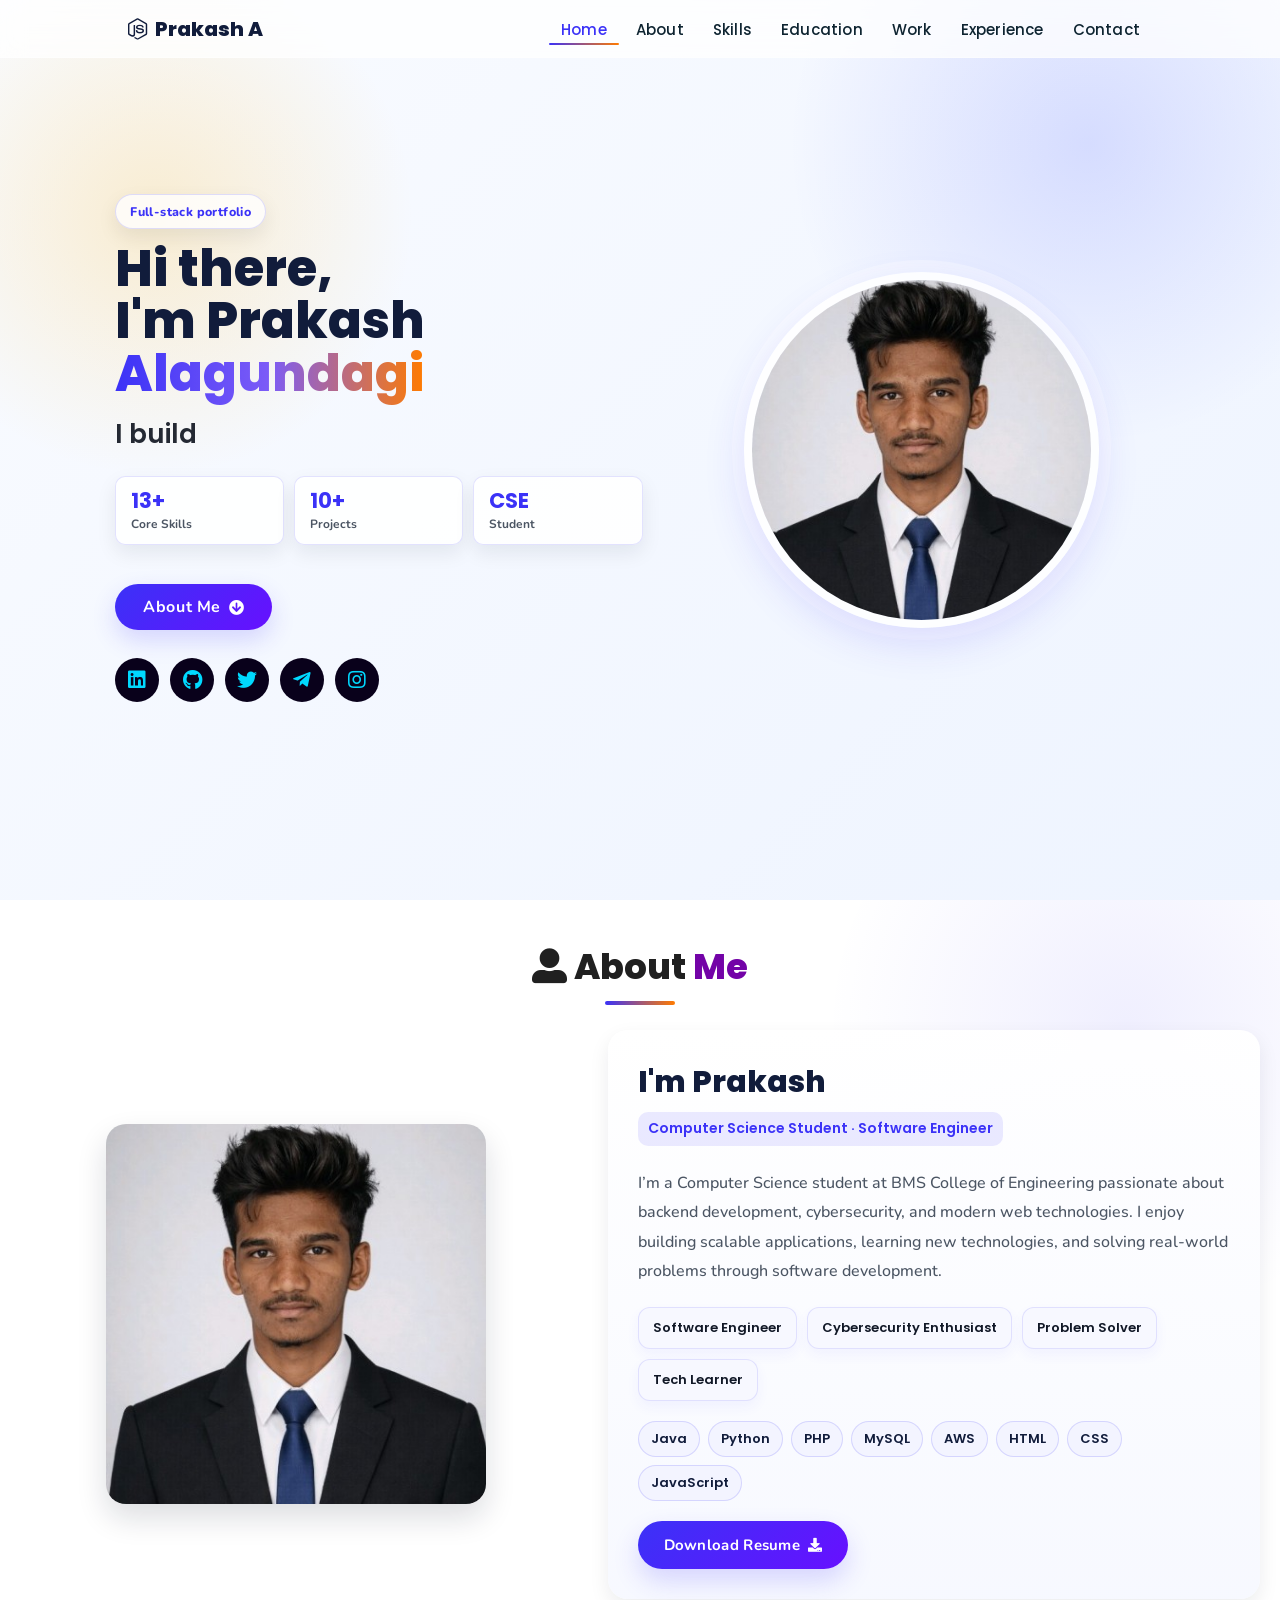
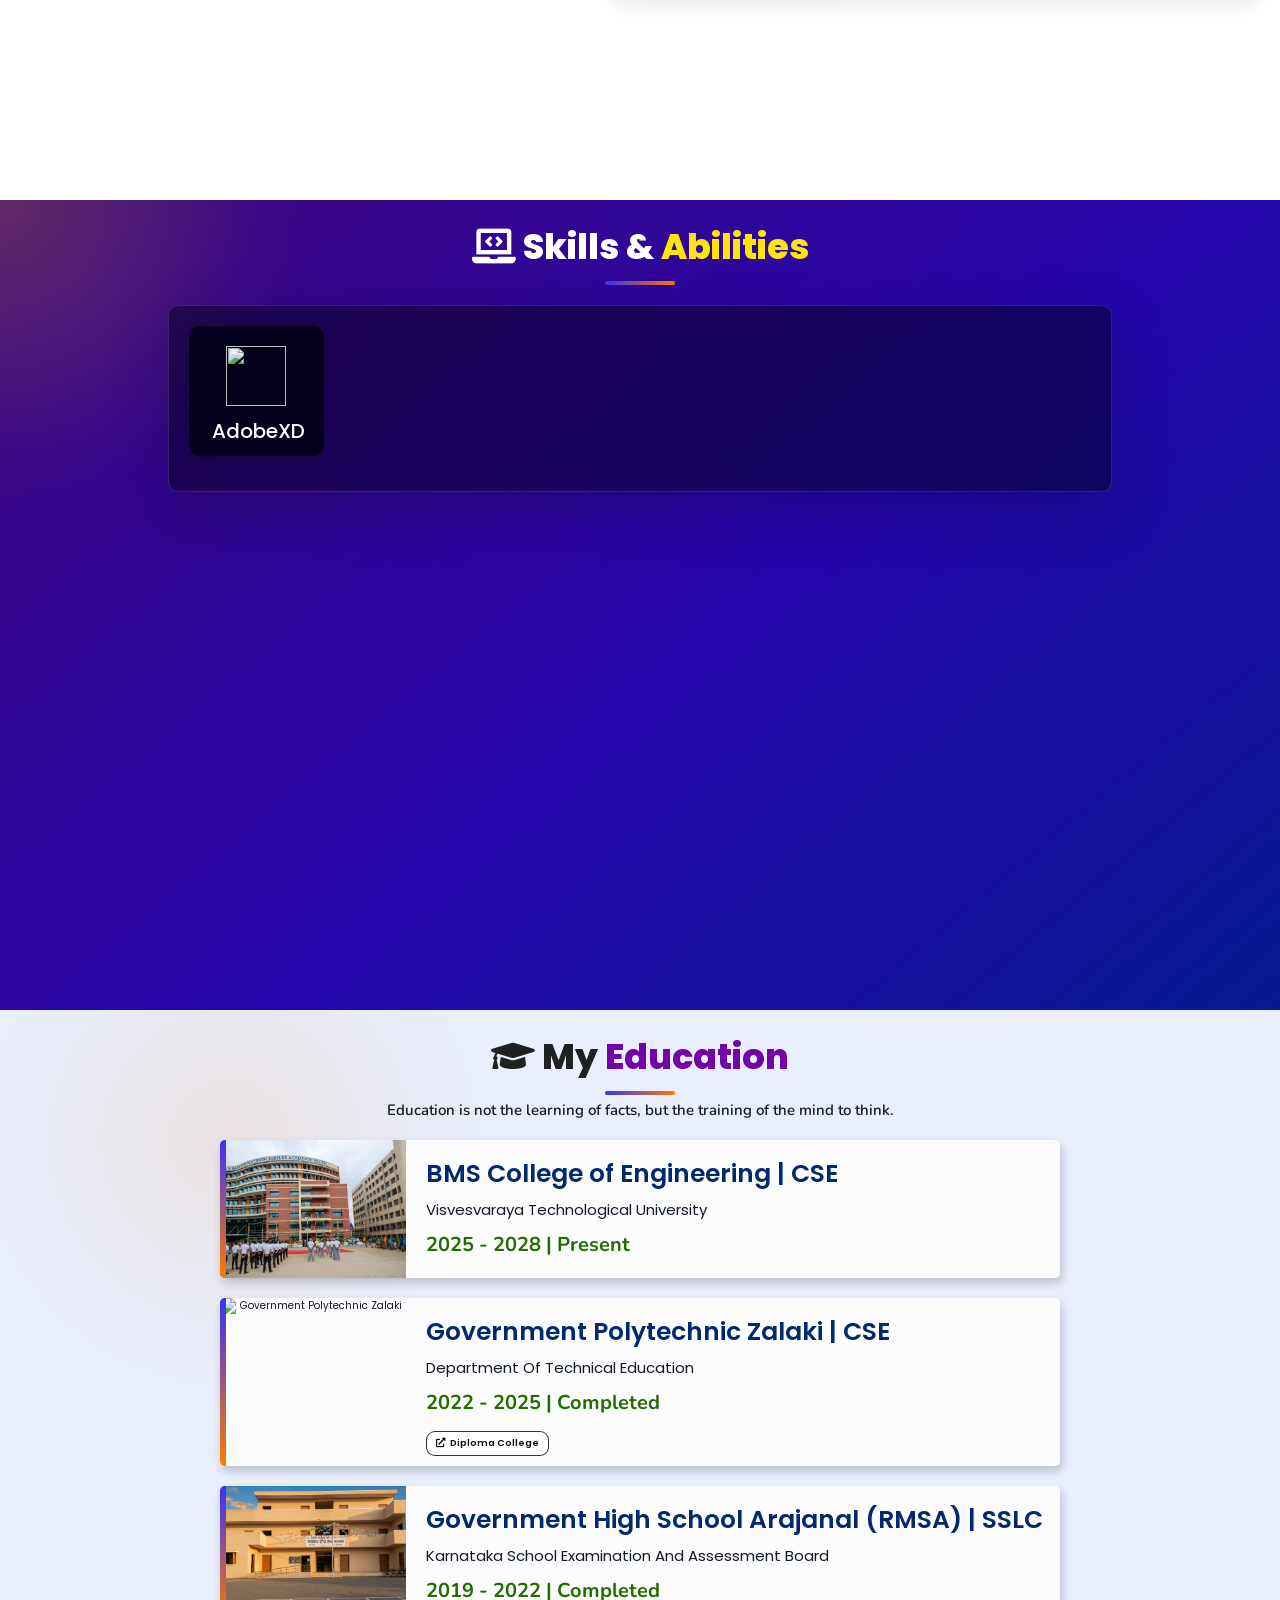
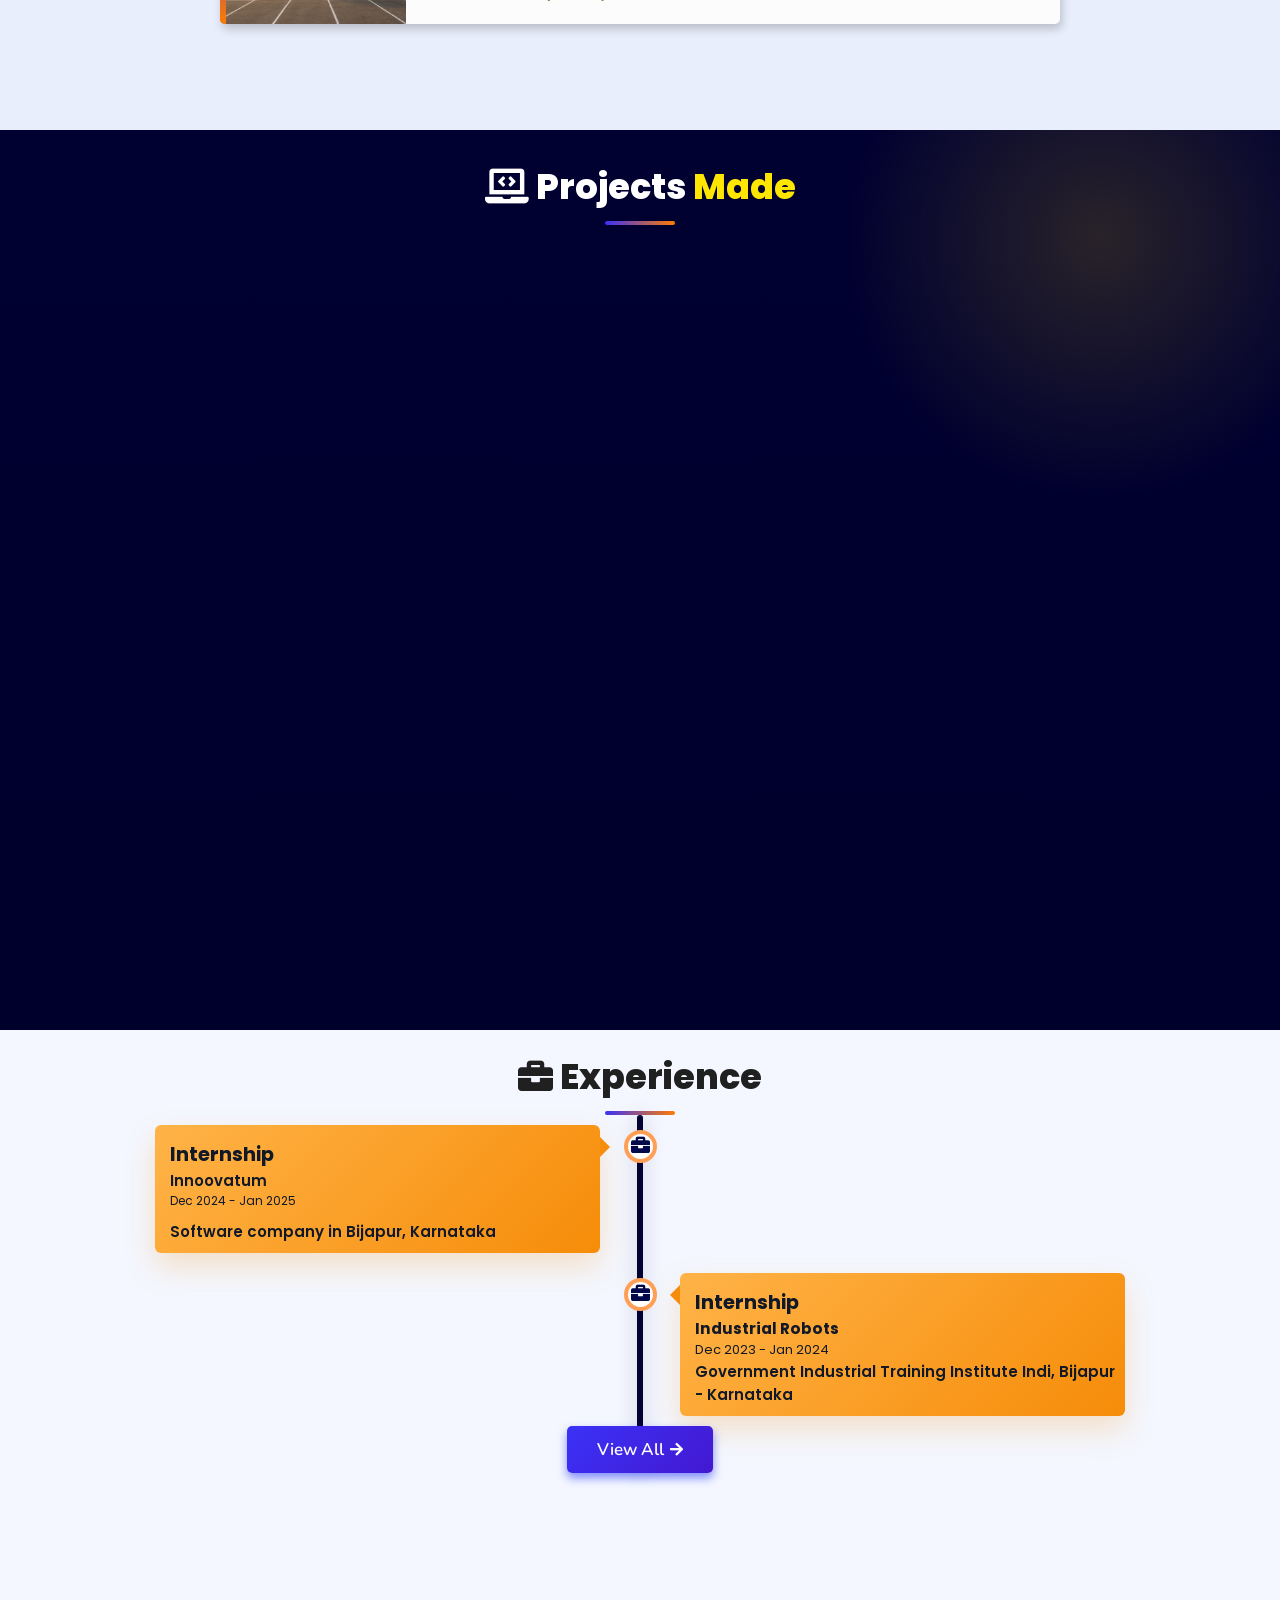
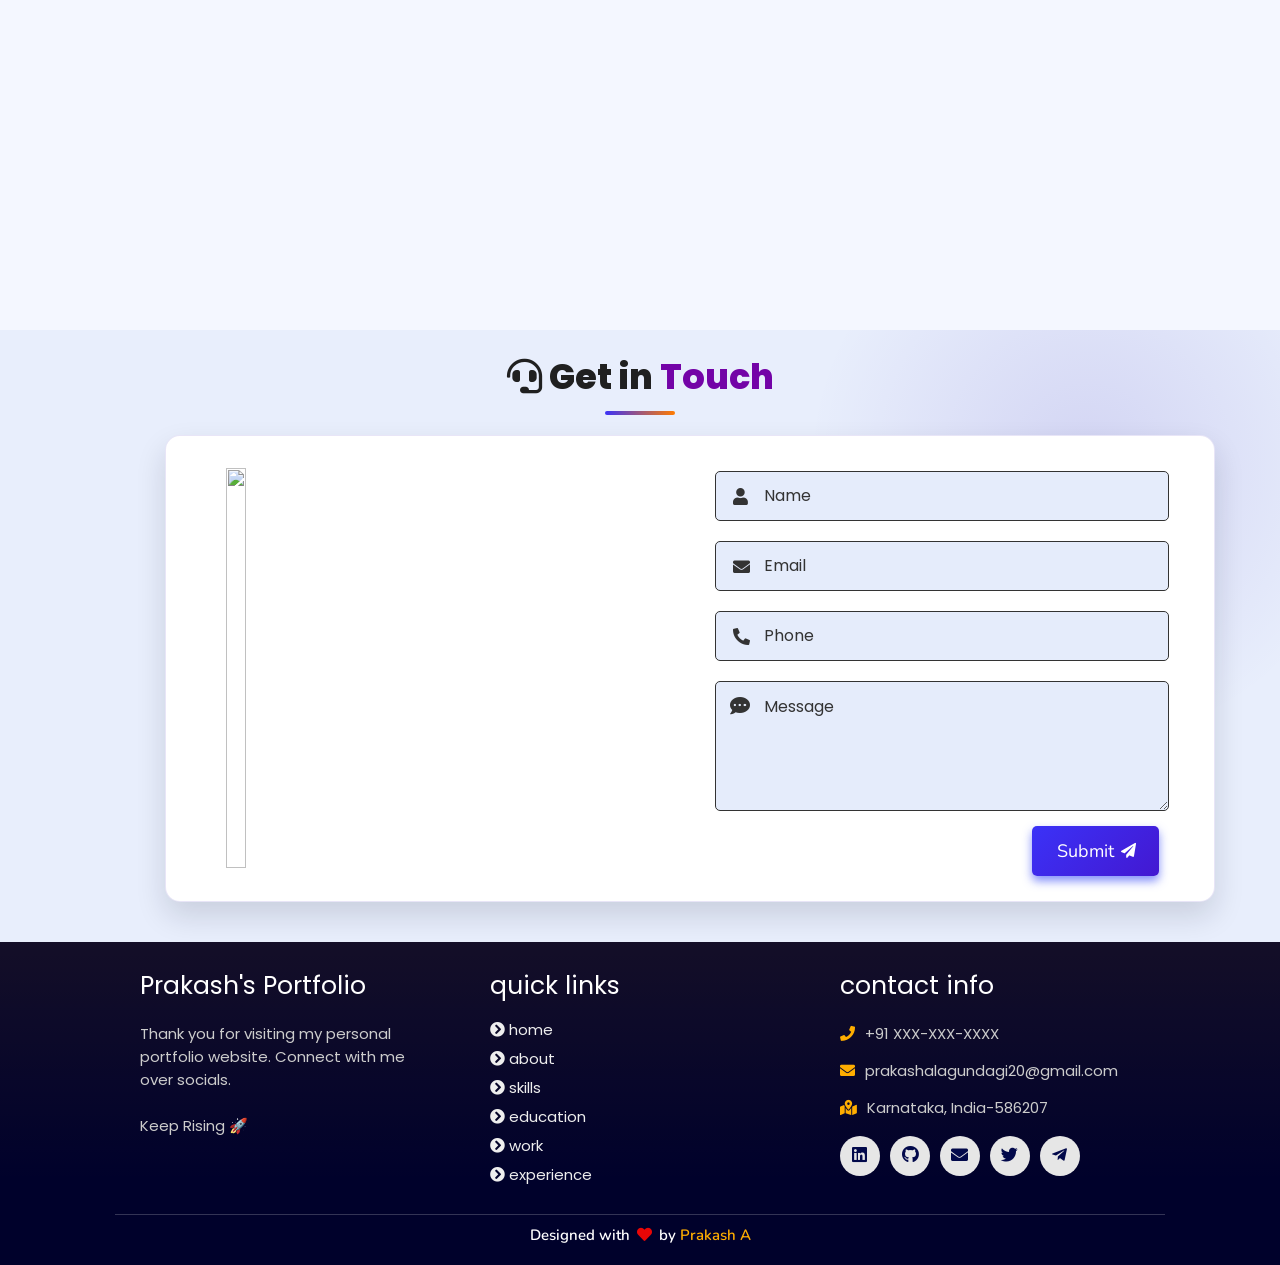
==== commit 6fdab4b6: "updated bot" ====
--- a/index.html
+++ b/index.html
@@ -4,7 +4,7 @@
     <meta charset="UTF-8">
     <meta http-equiv="X-UA-Compatible" content="IE=edge">
     <meta name="viewport" content="width=device-width, initial-scale=1.0">
-    <meta name="keywords" content="Prakash A, portfolio, Prakash Alagundagi, full stack dev, personal portfolio lifecodes, portfolio design, portfolio website, personal portfolio" />
+    <meta name="keywords" content="Prakash A, portfolio, Prakash Alagundagi, software engineer, computer science student, BMS College of Engineering, portfolio website, personal portfolio" />
     <meta name="description" content="Welcome to Prakash's Portfolio. Computer Science Student and Software Engineer" />
     <!-- Custom CSS -->
     <link rel="stylesheet" href="./assets/css/style.css">
@@ -160,7 +160,7 @@
         <img draggable="false" src="./assets/images/educat/BMS.jpg" alt="BMS College of Engineering">
         </div>
         <div class="content">
-        <h3>BMS College Of Engineering|CSE</h3>
+        <h3>BMS College of Engineering | CSE</h3>
         <p>Visvesvaraya Technological University</p>
         <h4>2025 - 2028 | Present</h4>
         </div>
@@ -170,7 +170,7 @@
         <img draggable="false" src="./assets/images/educat/college.jpg" alt="Government Polytechnic Zalaki">
         </div>
         <div class="content">
-        <h3>Government Polytechnic Zalaki|CSE</h3>
+        <h3>Government Polytechnic Zalaki | CSE</h3>
         <p>Department Of Technical Education</p>
         <h4>2022 - 2025 | Completed</h4>
         <a href="https://gpt.karnataka.gov.in/gptzalaki/public/en" class="btn education-link" target="_blank" rel="noopener noreferrer"><i class="fas fa-external-link-alt"></i> Diploma College</a>
@@ -182,7 +182,7 @@
       <img draggable="false" src="./assets/images/educat/school.png" alt="Government High School Arajanal">
       </div>
       <div class="content">
-      <h3>Government High School Arajanal(RMSA)|SSLC</h3>
+      <h3>Government High School Arajanal (RMSA) | SSLC</h3>
       <p>Karnataka School Examination And Assessment Board</p>  
       <h4>2019 - 2022 | Completed</h4>
       </div>
@@ -300,7 +300,7 @@
 
       <div class="box">
           <h3>Prakash's Portfolio</h3>
-          <p>Thank you for visiting my personal portfolio website. Connect with me over socials. <br/> <br/> Keep Rising 🚀. Connect with me over live chat!</p>
+          <p>Thank you for visiting my personal portfolio website. Connect with me over socials. <br/> <br/> Keep Rising 🚀</p>
       </div>
 
       <div class="box">
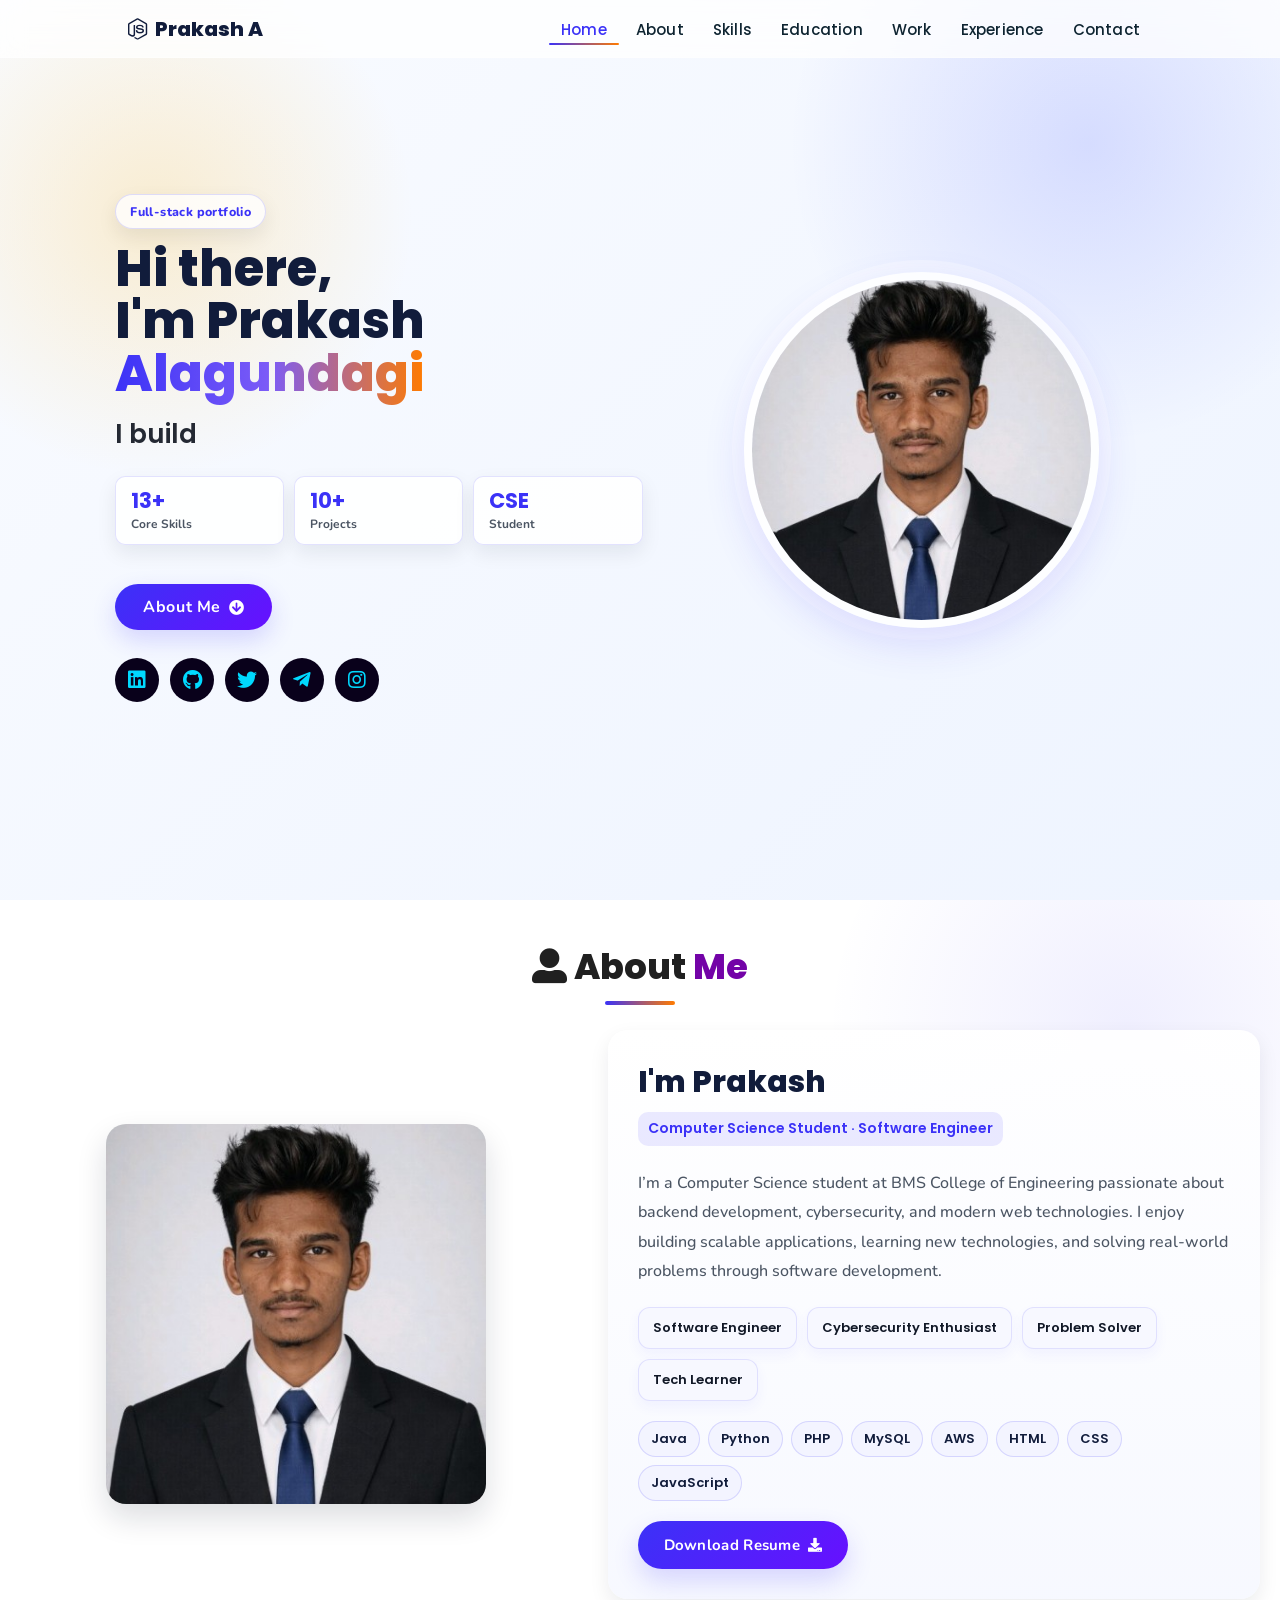
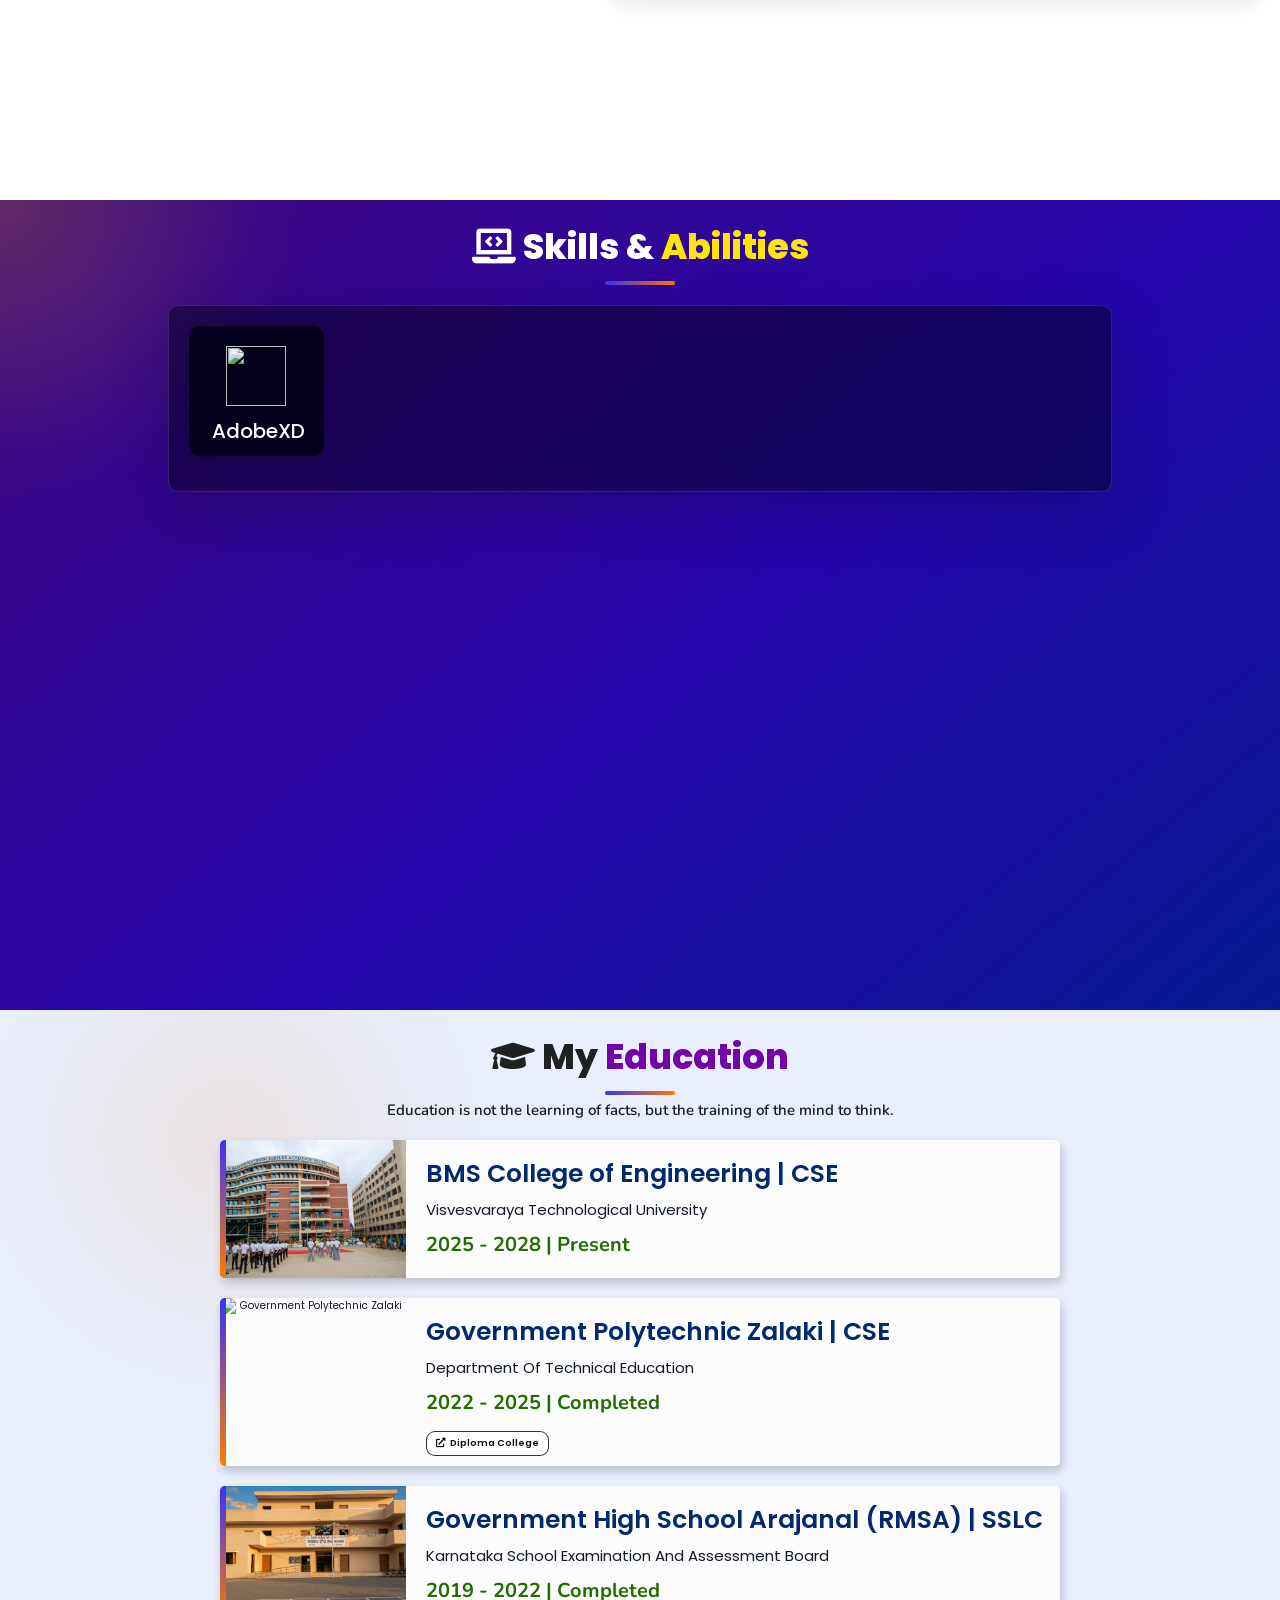
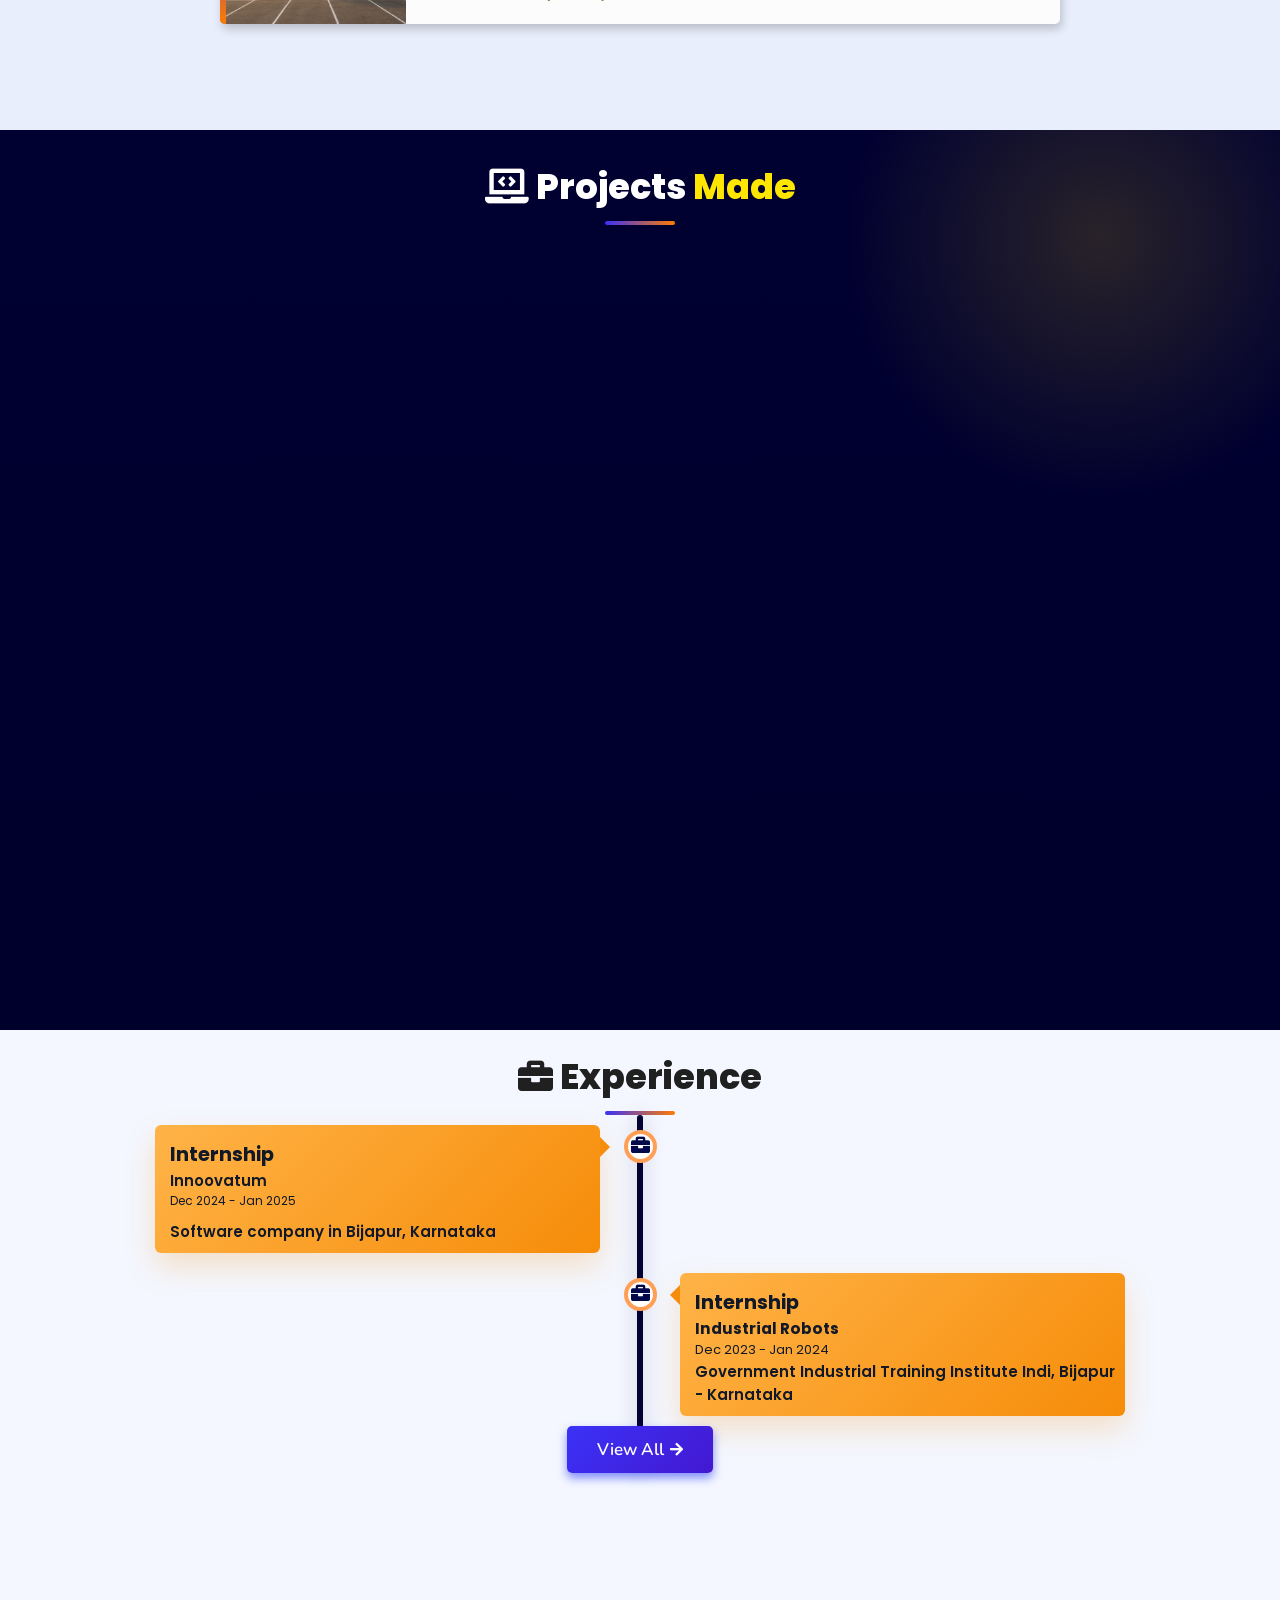
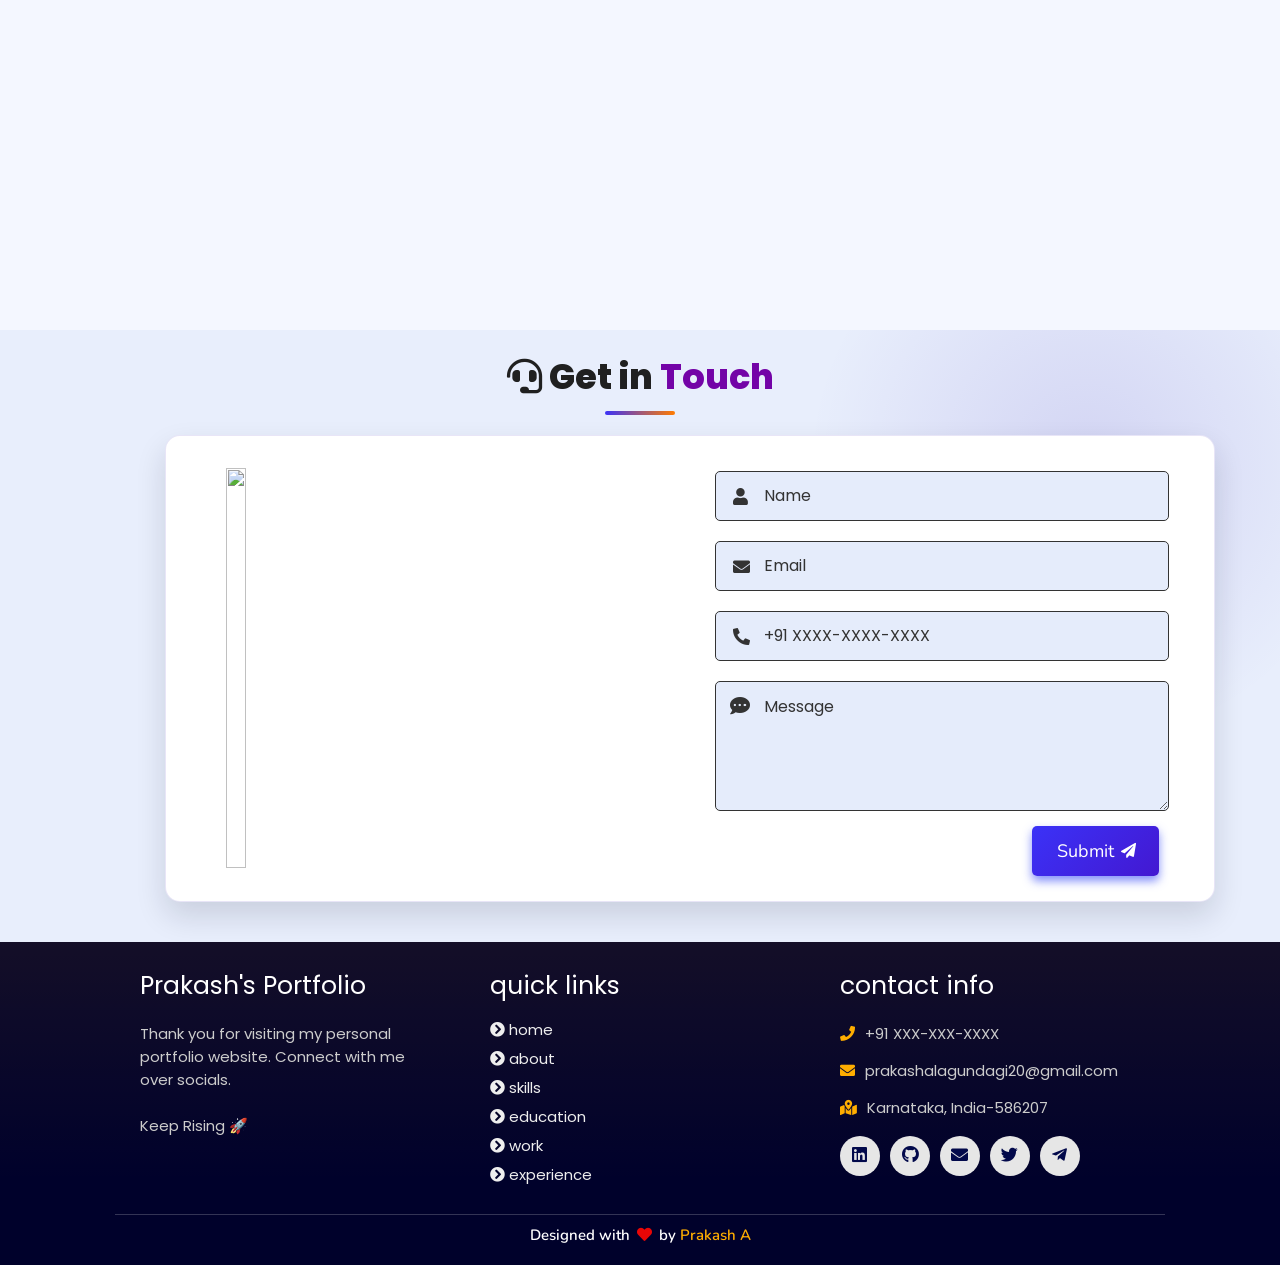
==== commit 2d024a44: "fixing Get in touch" ====
--- a/index.html
+++ b/index.html
@@ -272,7 +272,7 @@
           <i class='fas fa-envelope'></i>
         </div>
         <div class="field">
-          <input type="text" name="phone" placeholder="Phone">
+          <input type="tel" name="phone" placeholder="+91 XXXX-XXXX-XXXX" inputmode="tel">
           <i class='fas fa-phone-alt'></i>
         </div>
         <div class="message">
@@ -281,7 +281,7 @@
         </div>
         </div>
       <div class="button-area">
-        <button type="submit">
+        <button type="submit" aria-label="Send message">
           Submit <i class="fa fa-paper-plane"></i></button>
       </div>
     </form>
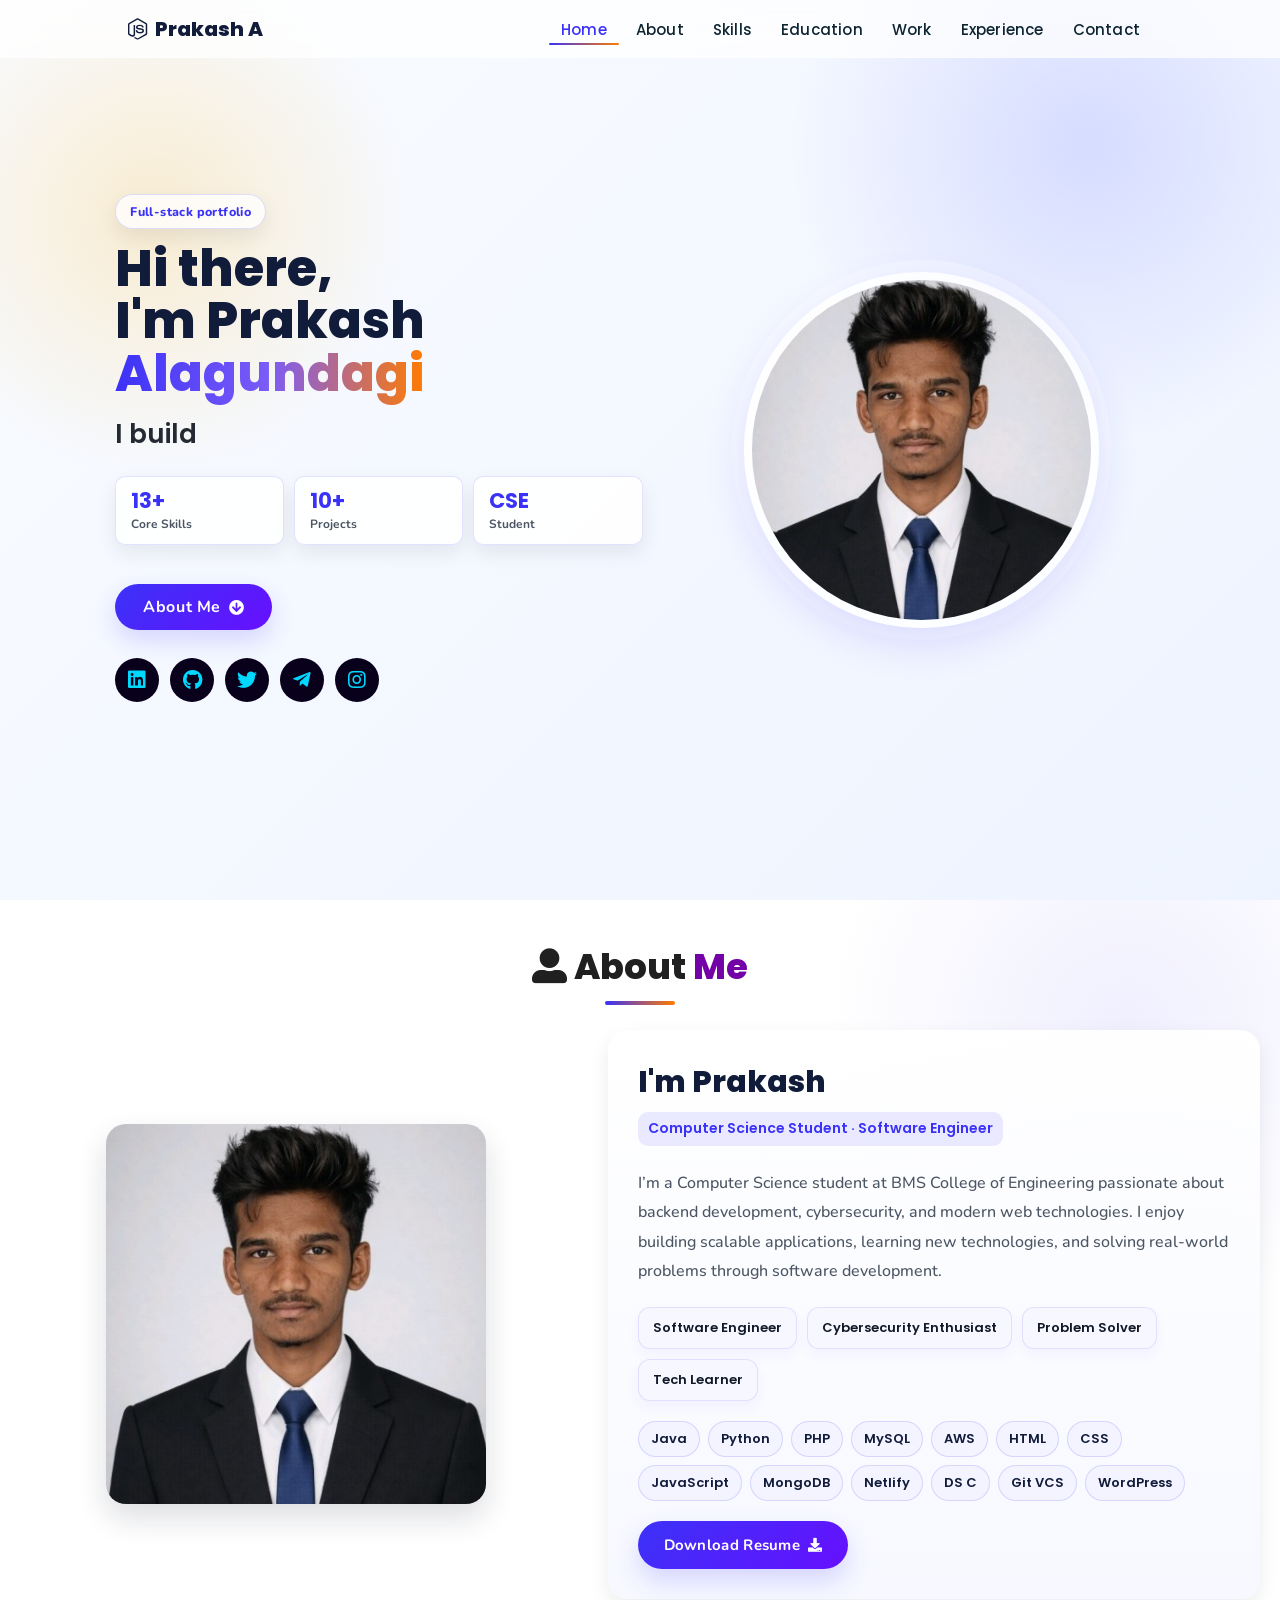
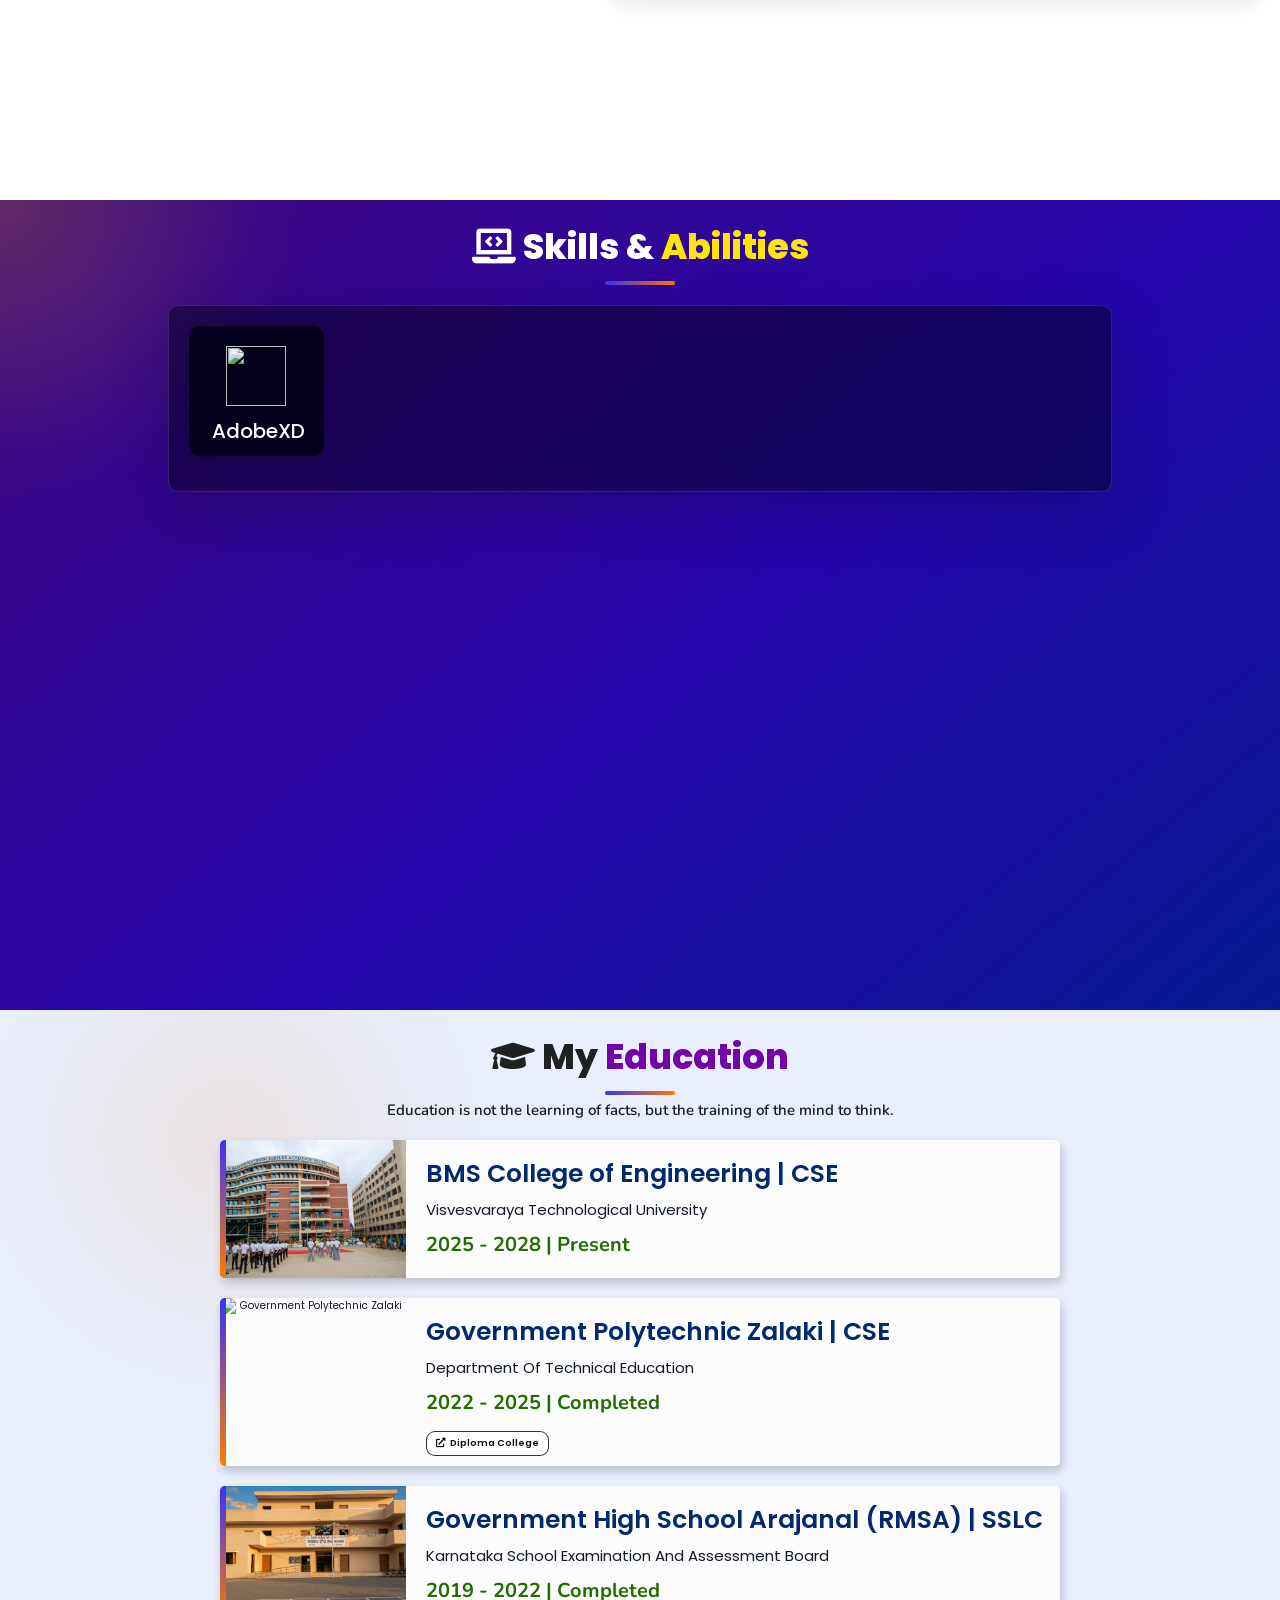
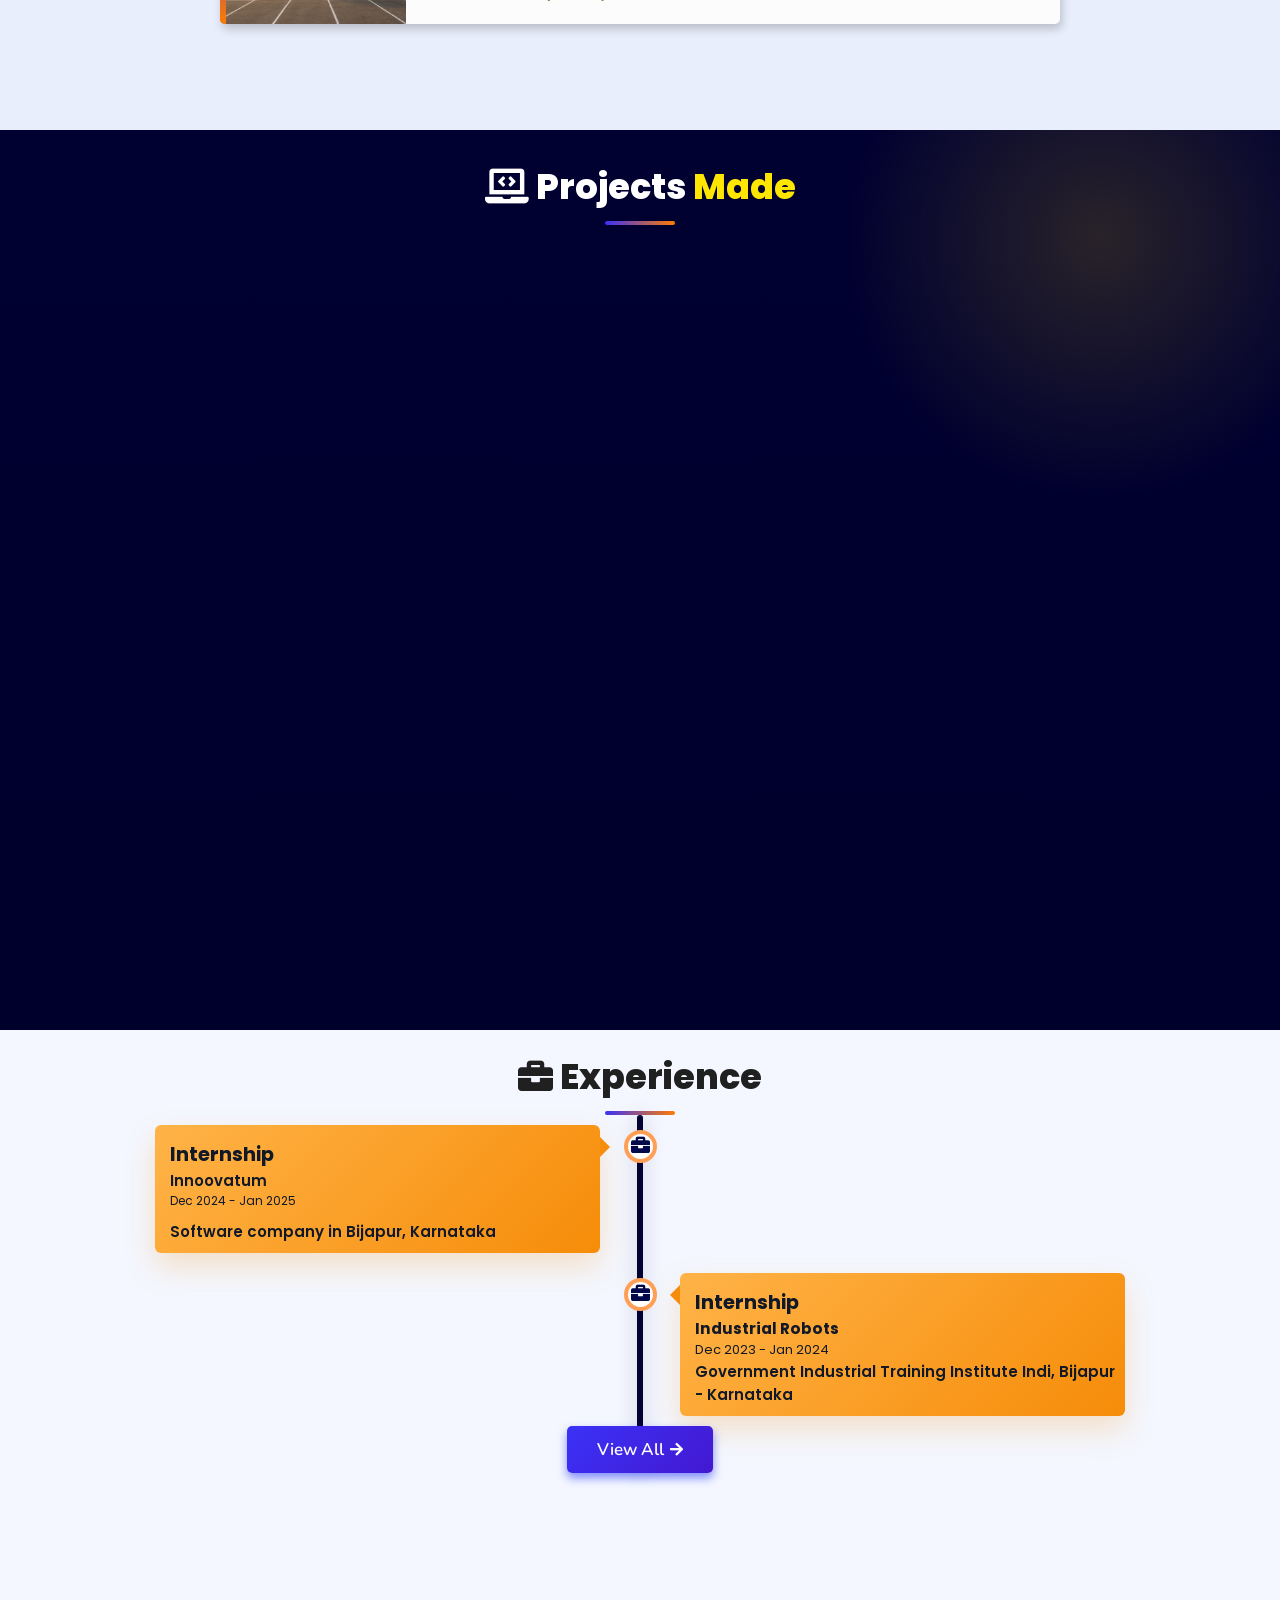
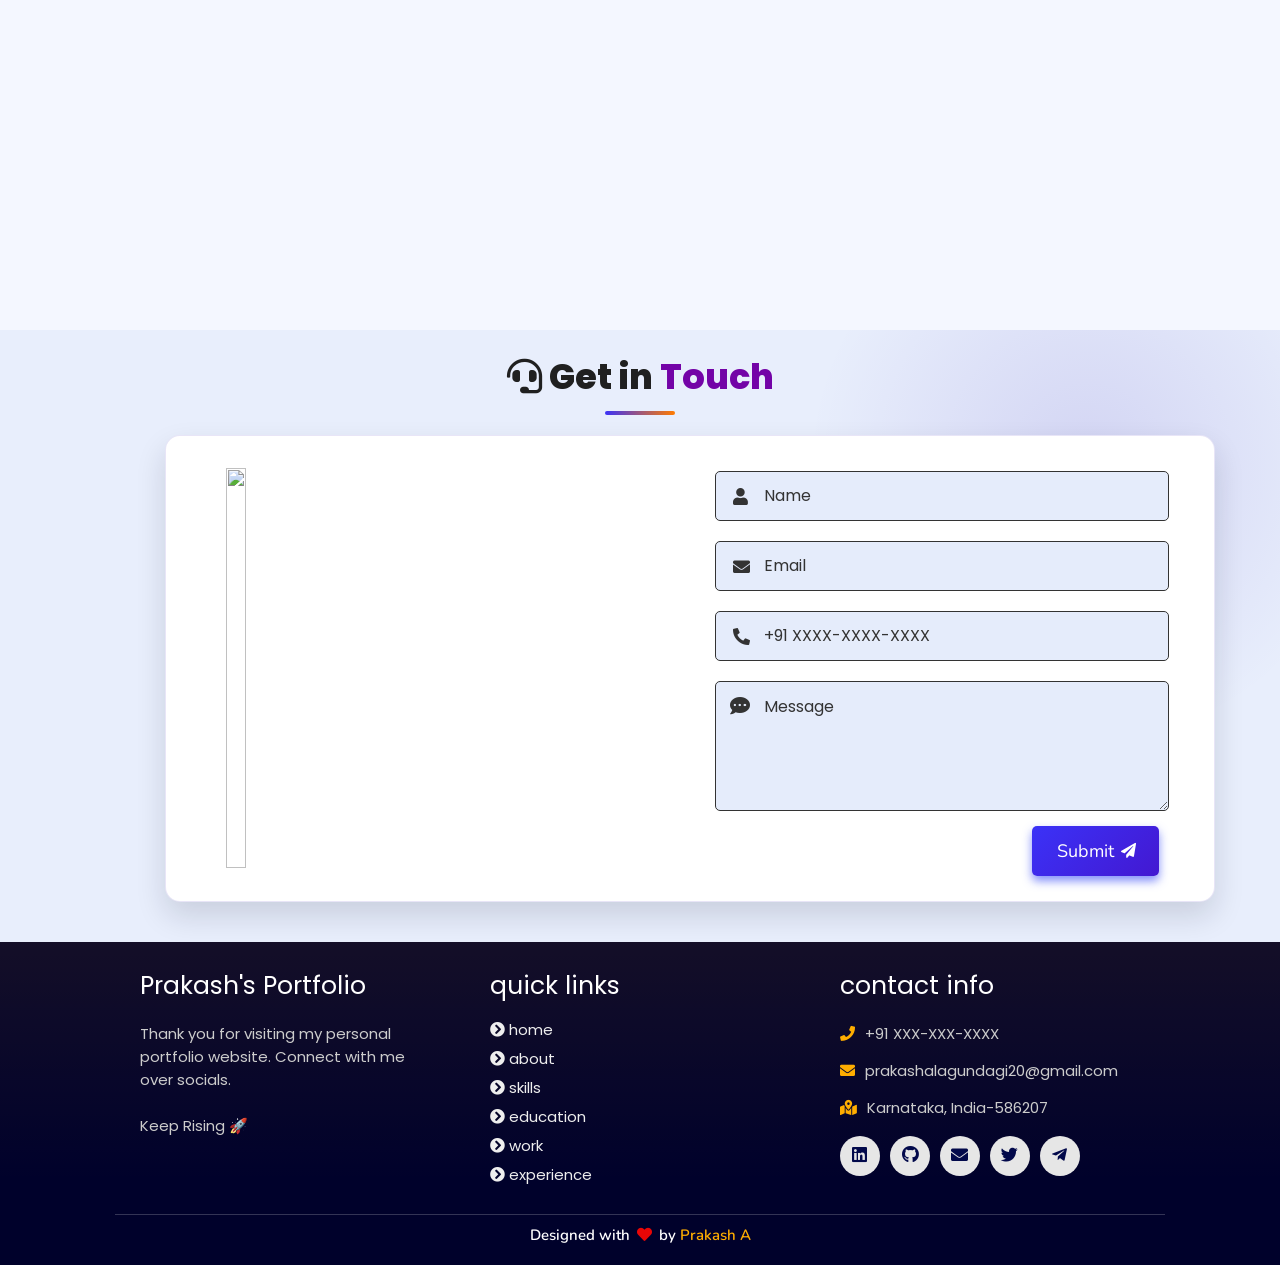
==== commit 56024e45: "skills removed by mistake that is fixed" ====
--- a/index.html
+++ b/index.html
@@ -113,6 +113,11 @@
           <span class="badge">HTML</span>
           <span class="badge">CSS</span>
           <span class="badge">JavaScript</span>
+          <span class="badge">MongoDB</span>
+          <span class="badge">Netlify</span>
+          <span class="badge">DS C</span>
+          <span class="badge">Git VCS</span>
+          <span class="badge">WordPress</span>
         </div>
 
         <div class="resumebtn">
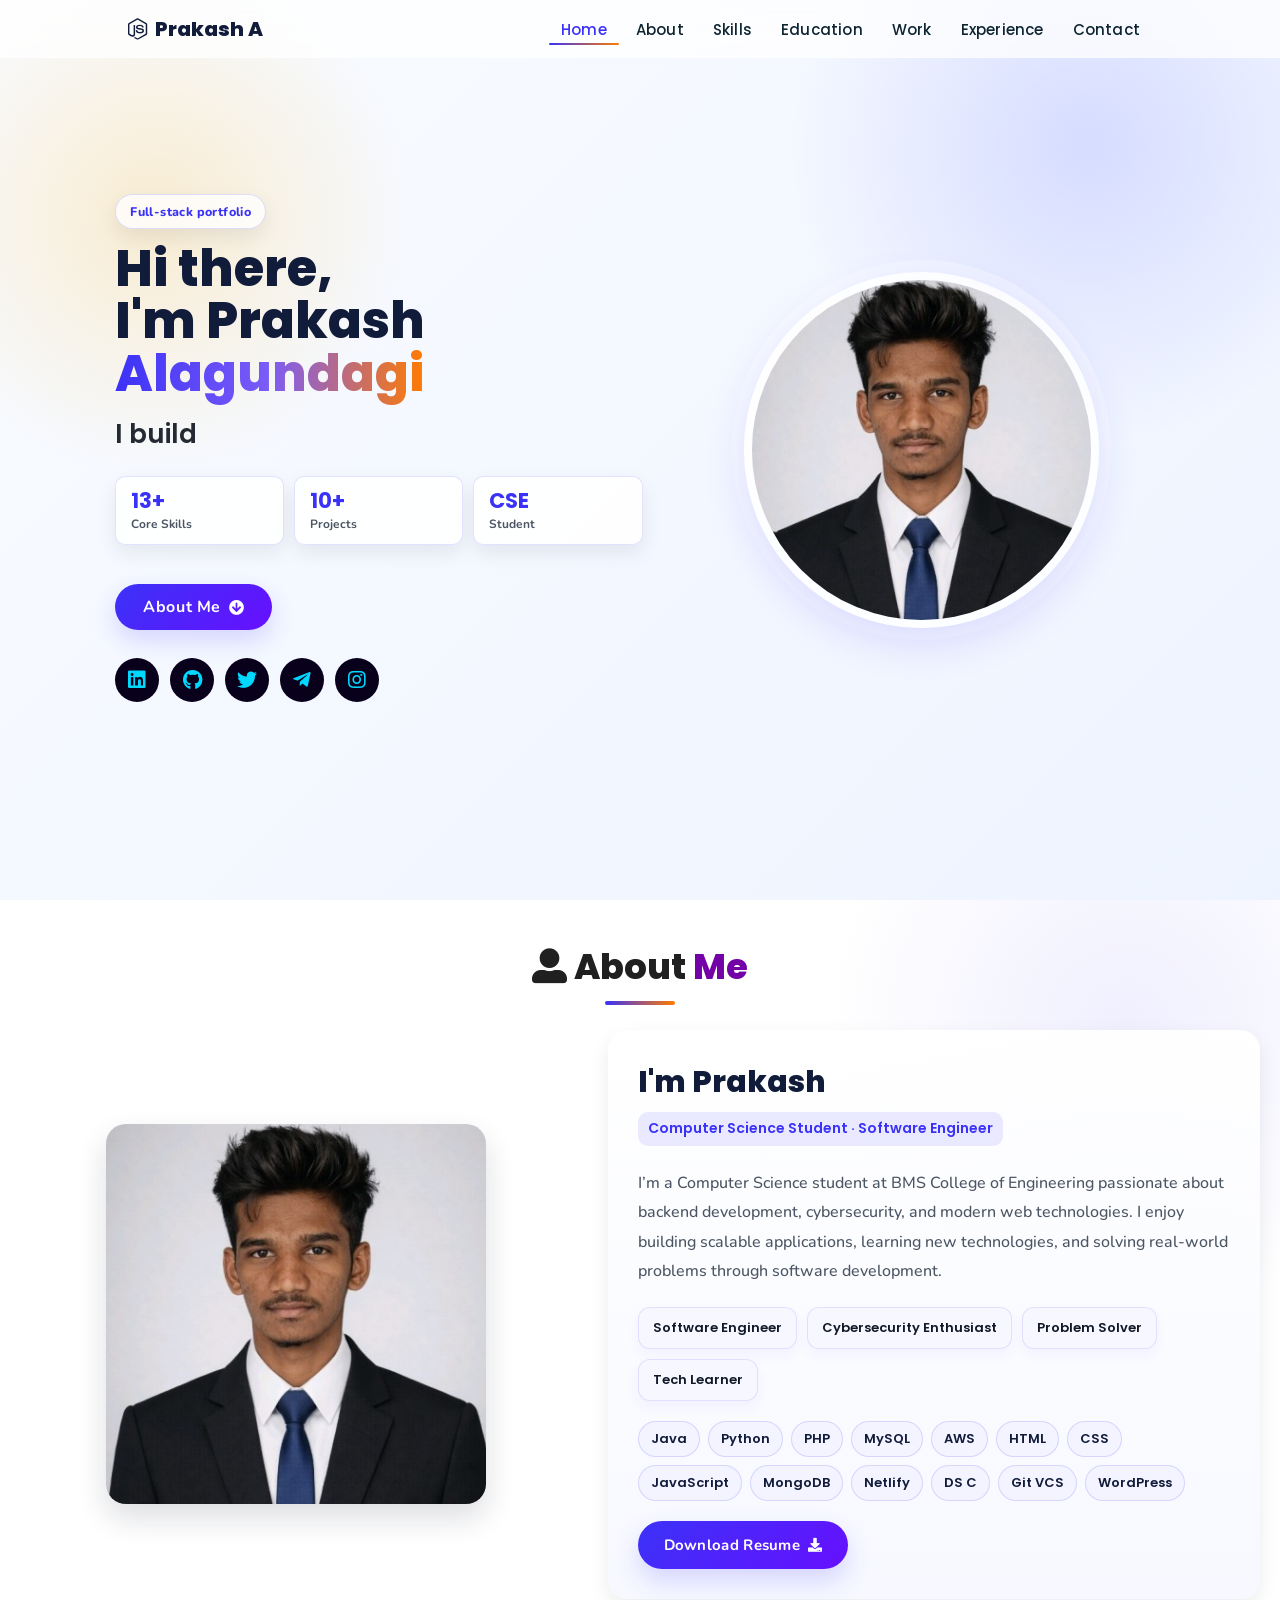
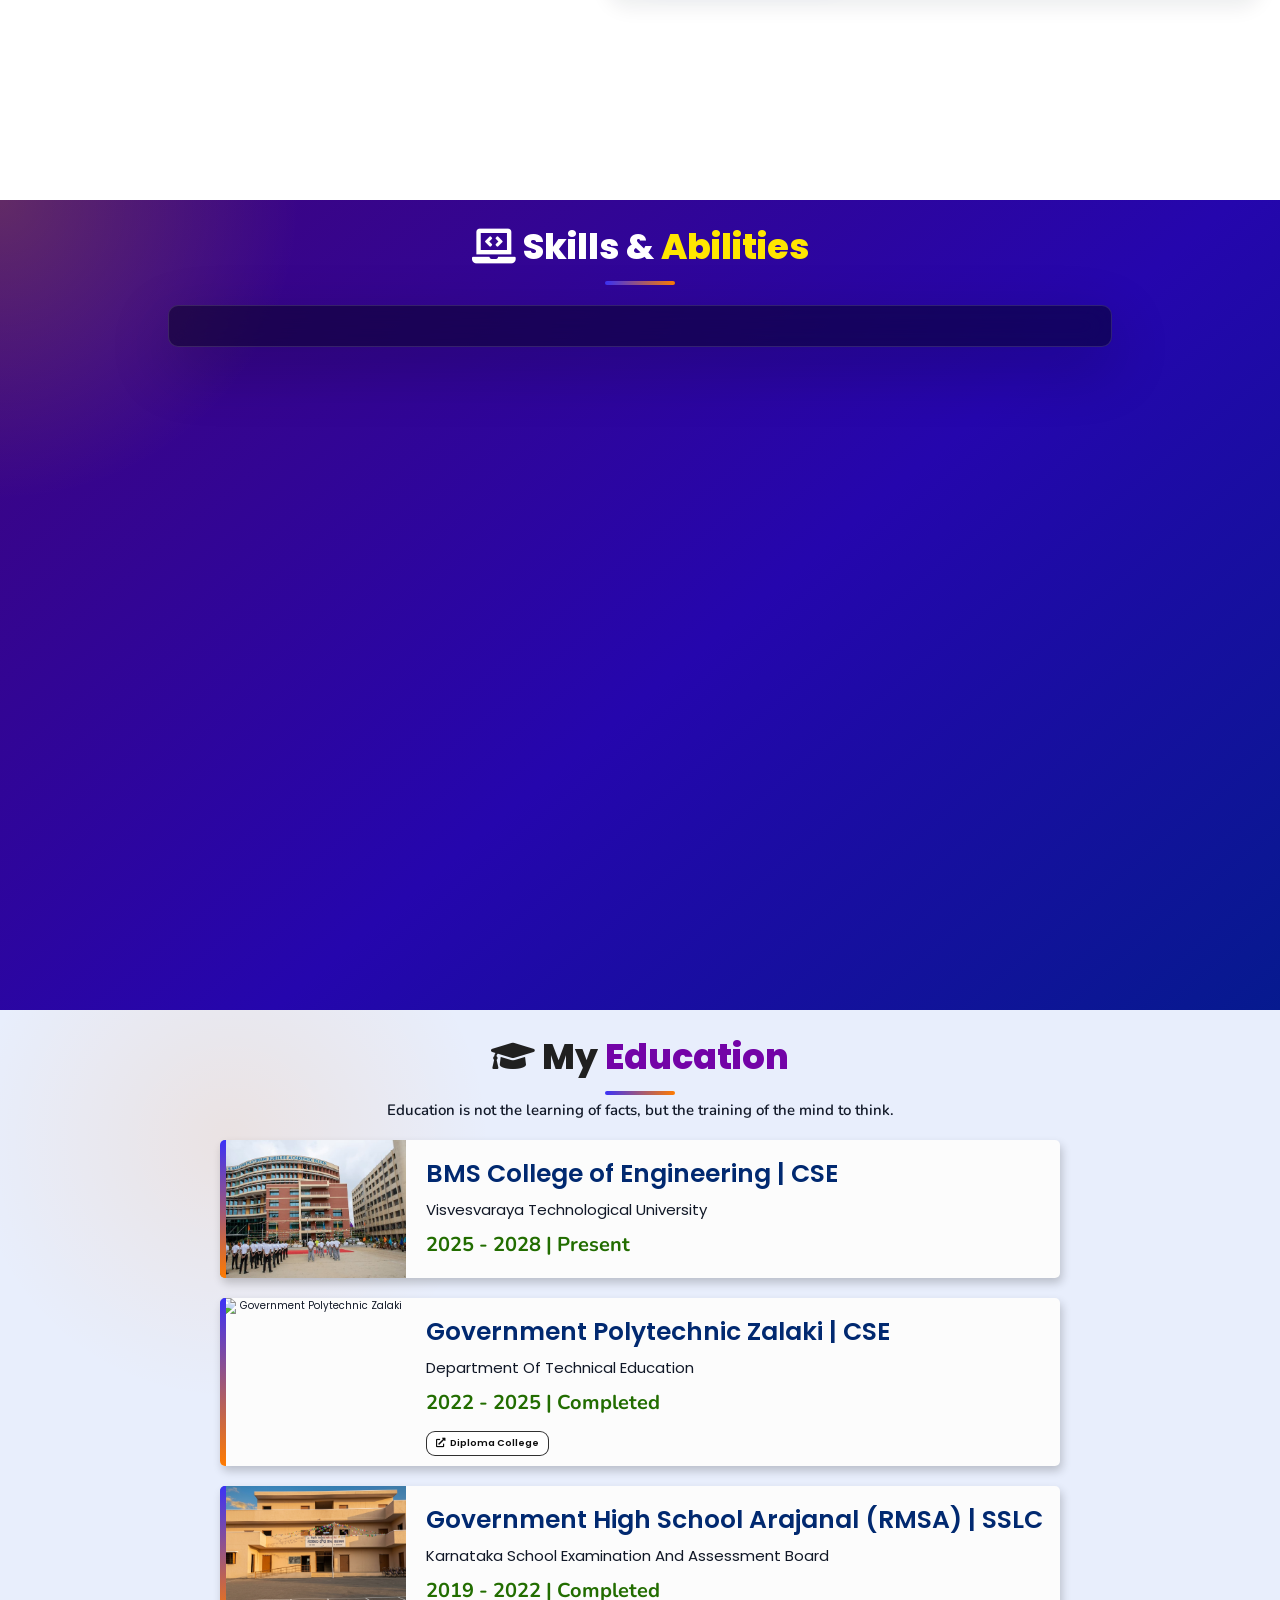
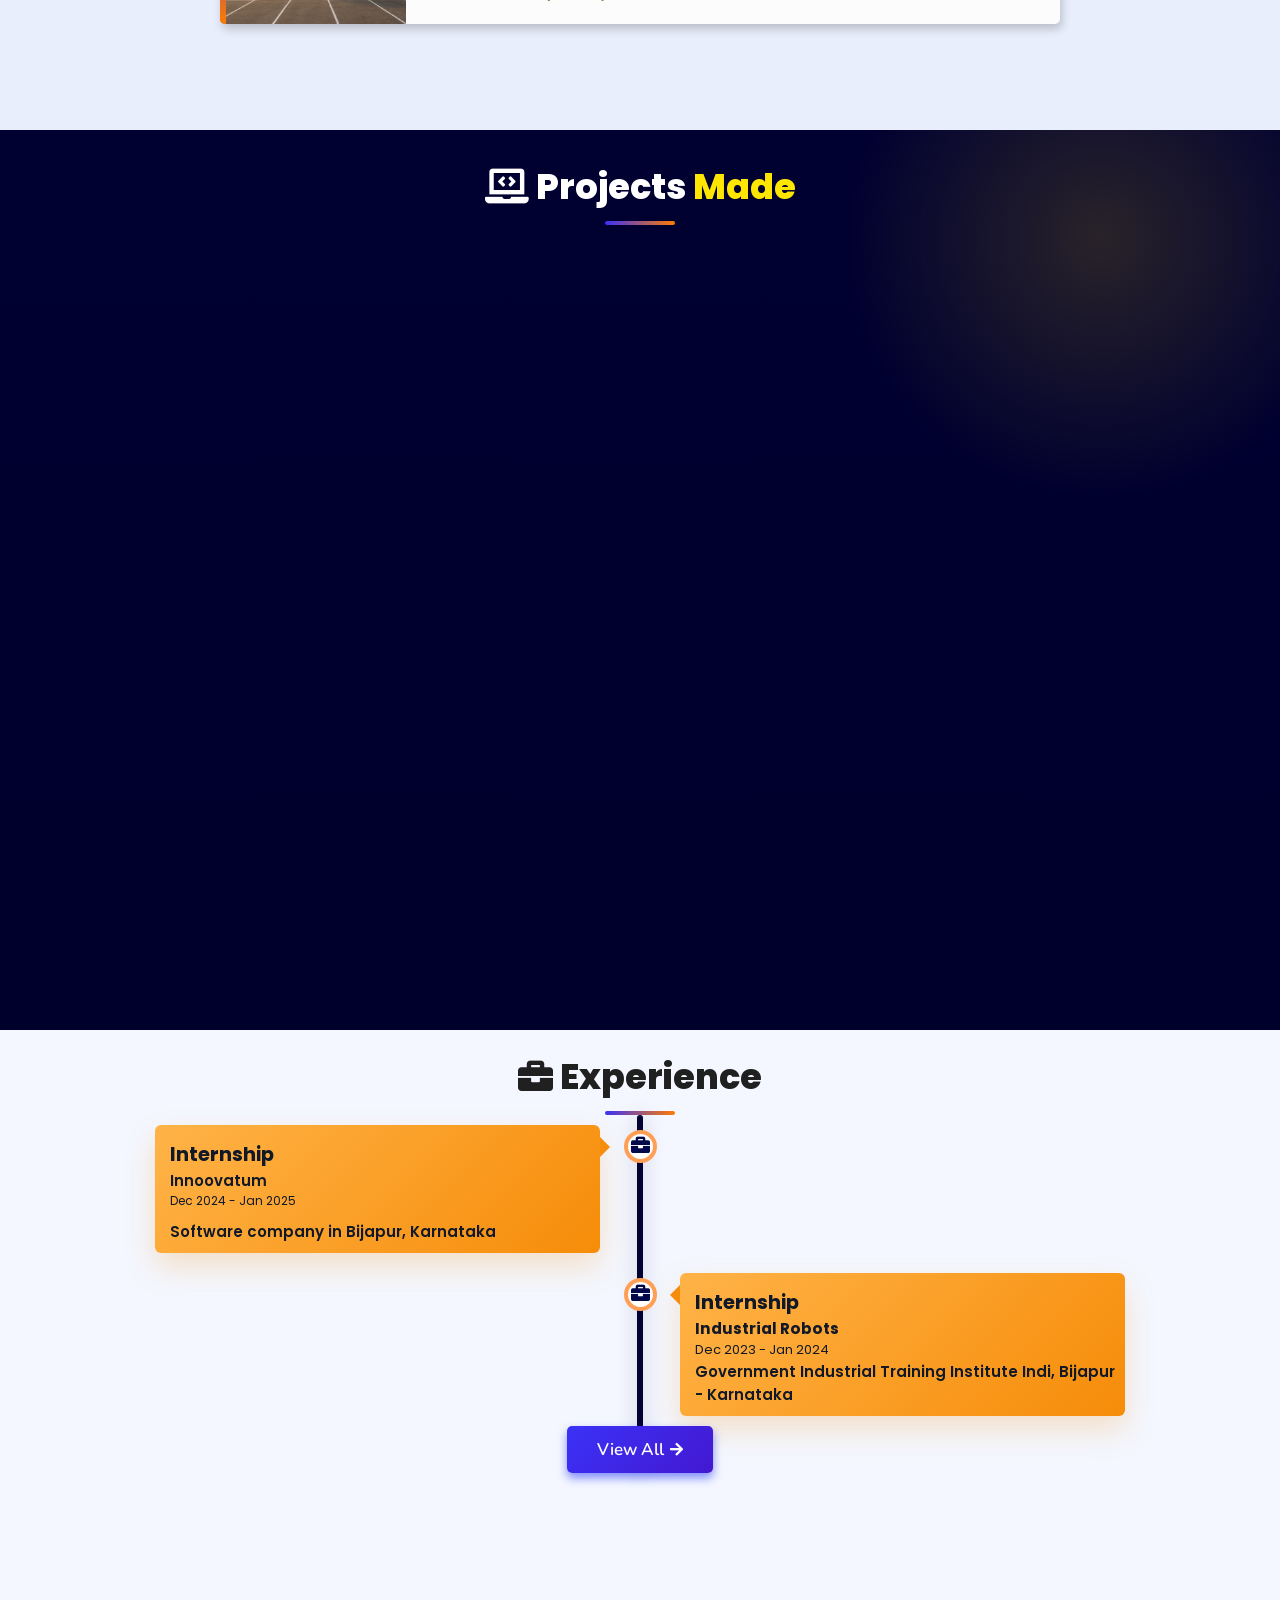
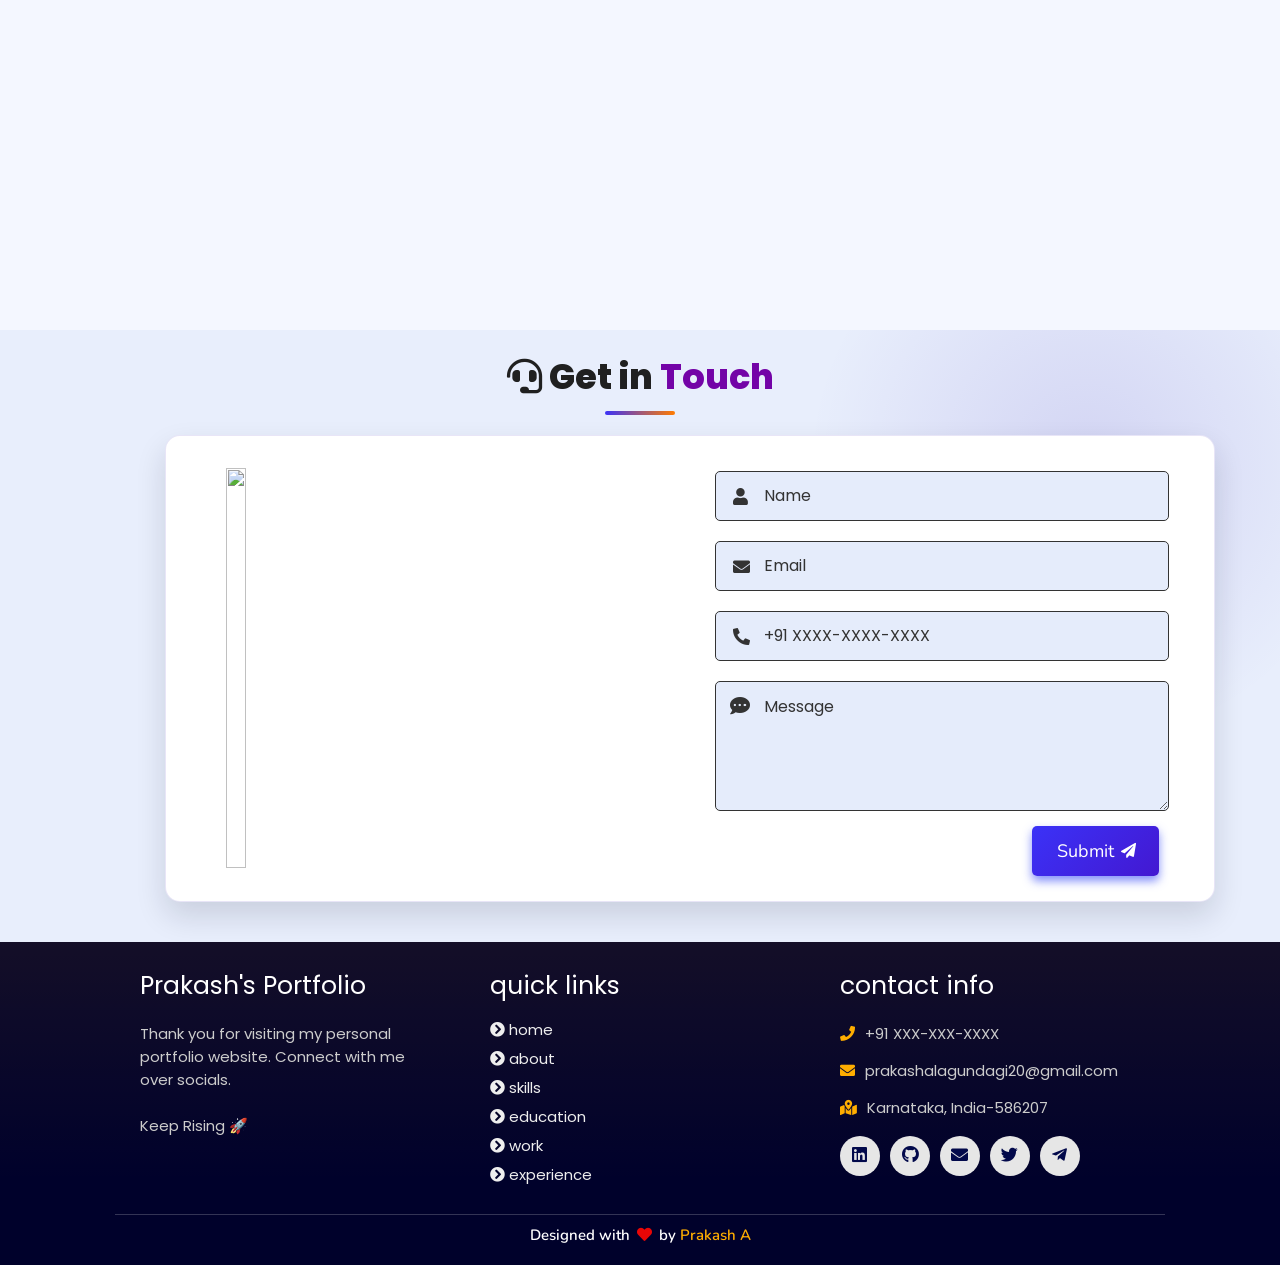
==== commit b5e650e9: "skills is added" ====
--- a/index.html
+++ b/index.html
@@ -138,12 +138,7 @@
     <div class="container">
           <div class="row" id="skillsContainer">
 
-     <div class="bar">
-              <div class="info">
-                <img src="https://img.icons8.com/color/48/000000/adobe-xd.png"/>
-                <span>AdobeXD</span>
-              </div>
-            </div>
+      <!-- Skills are rendered from skills.json by script.js -->
 
       </div>
 </div>
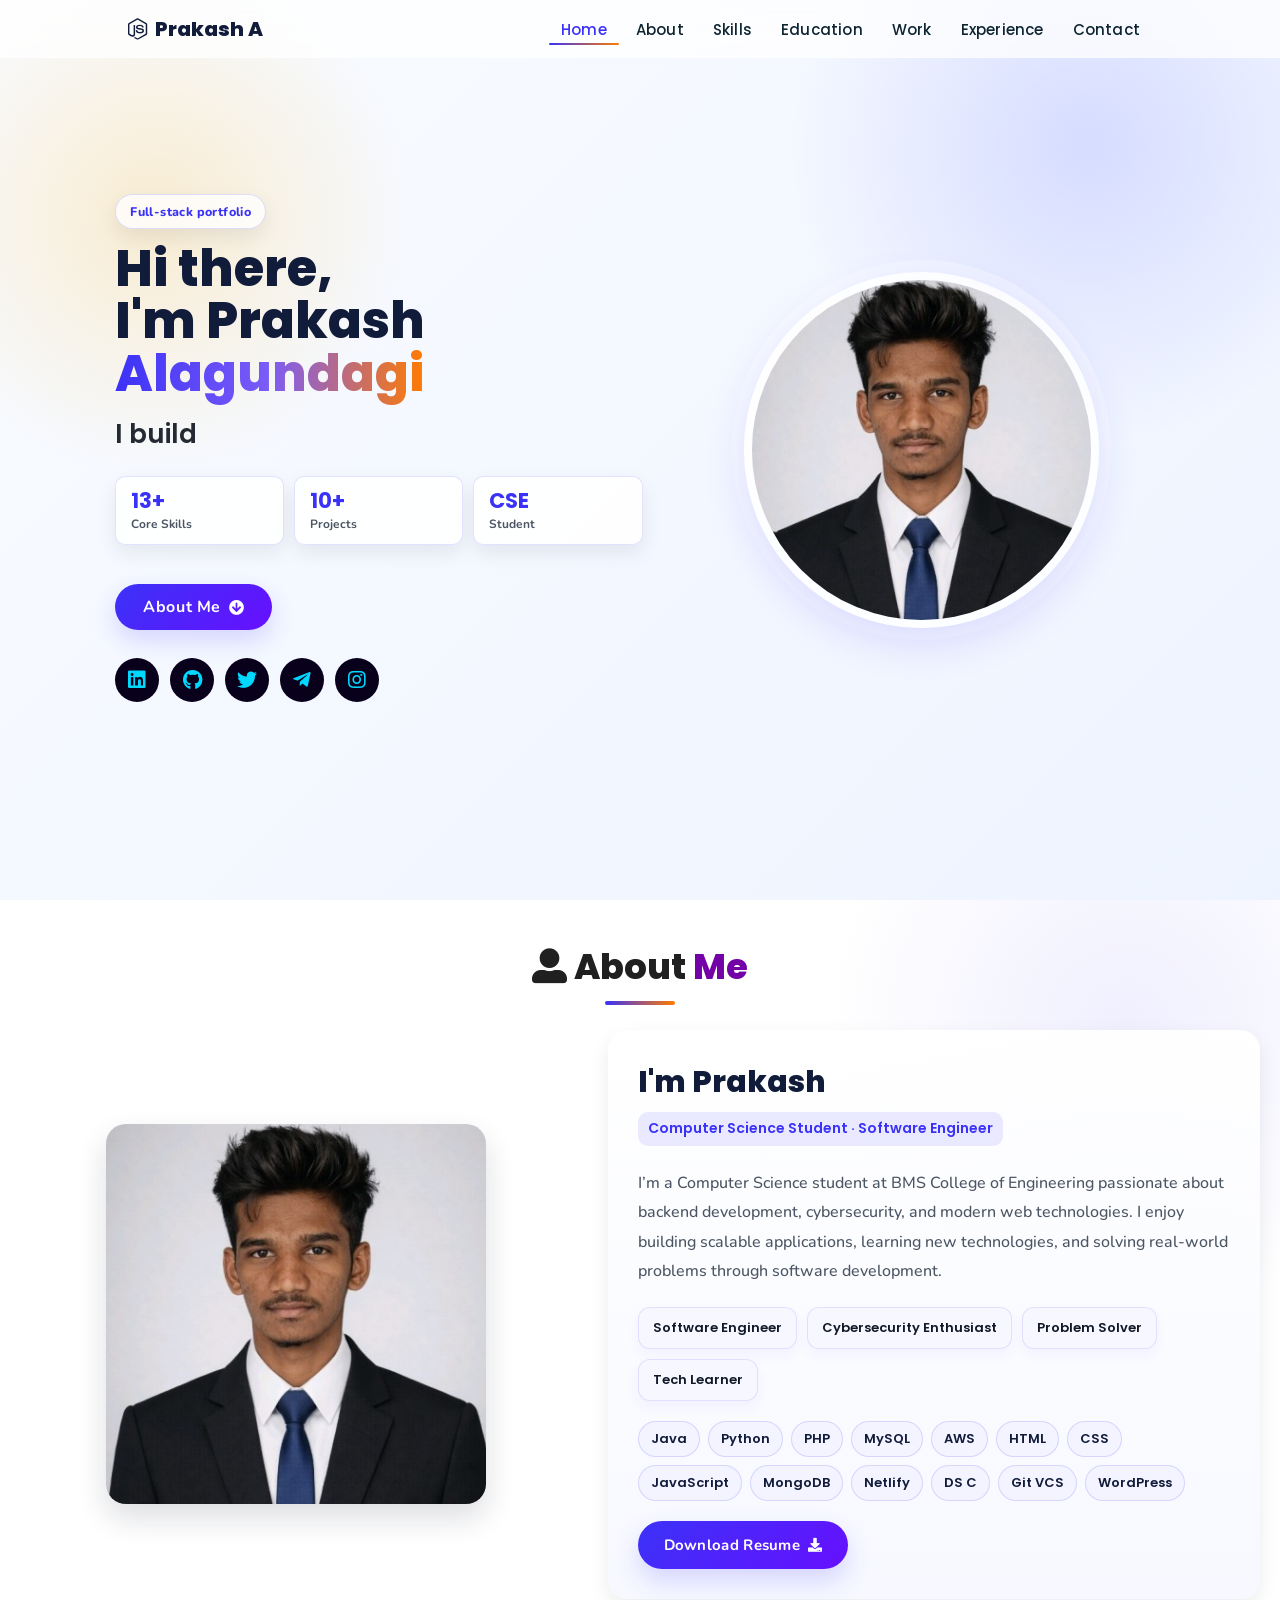
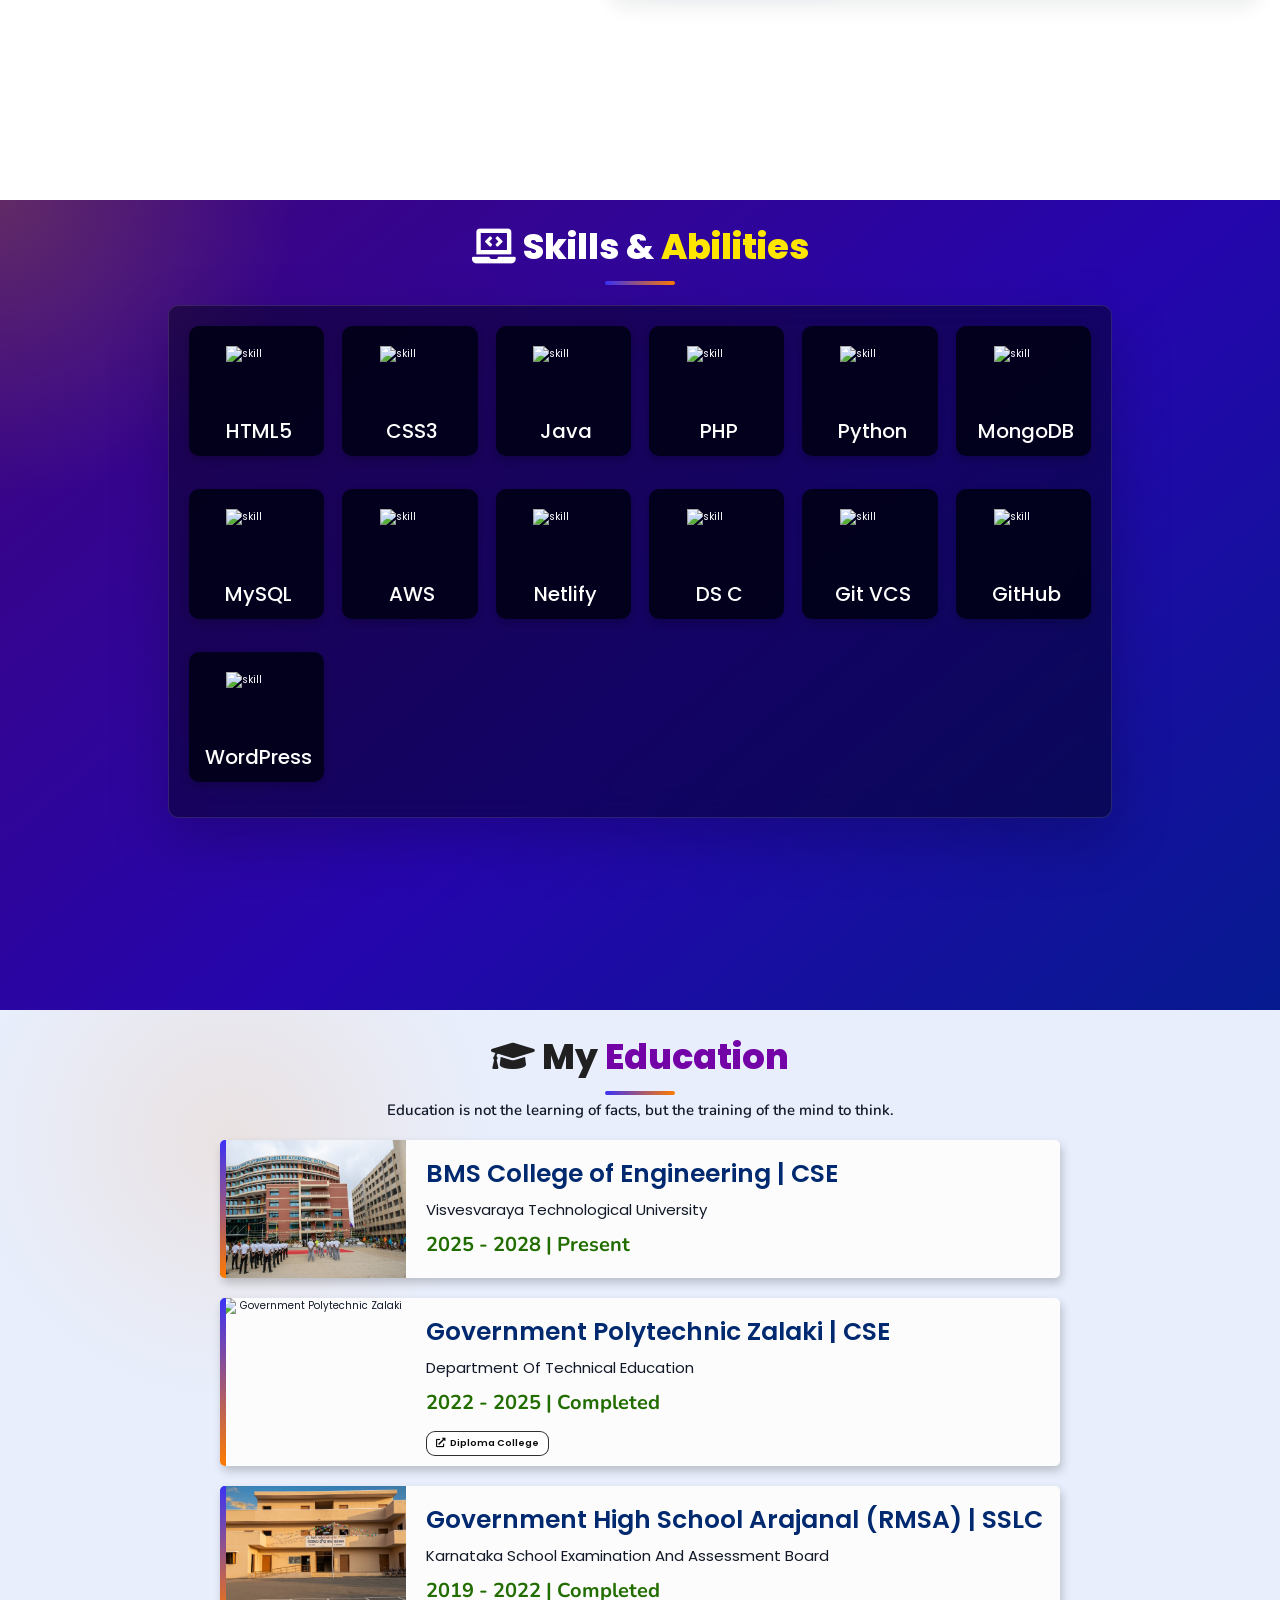
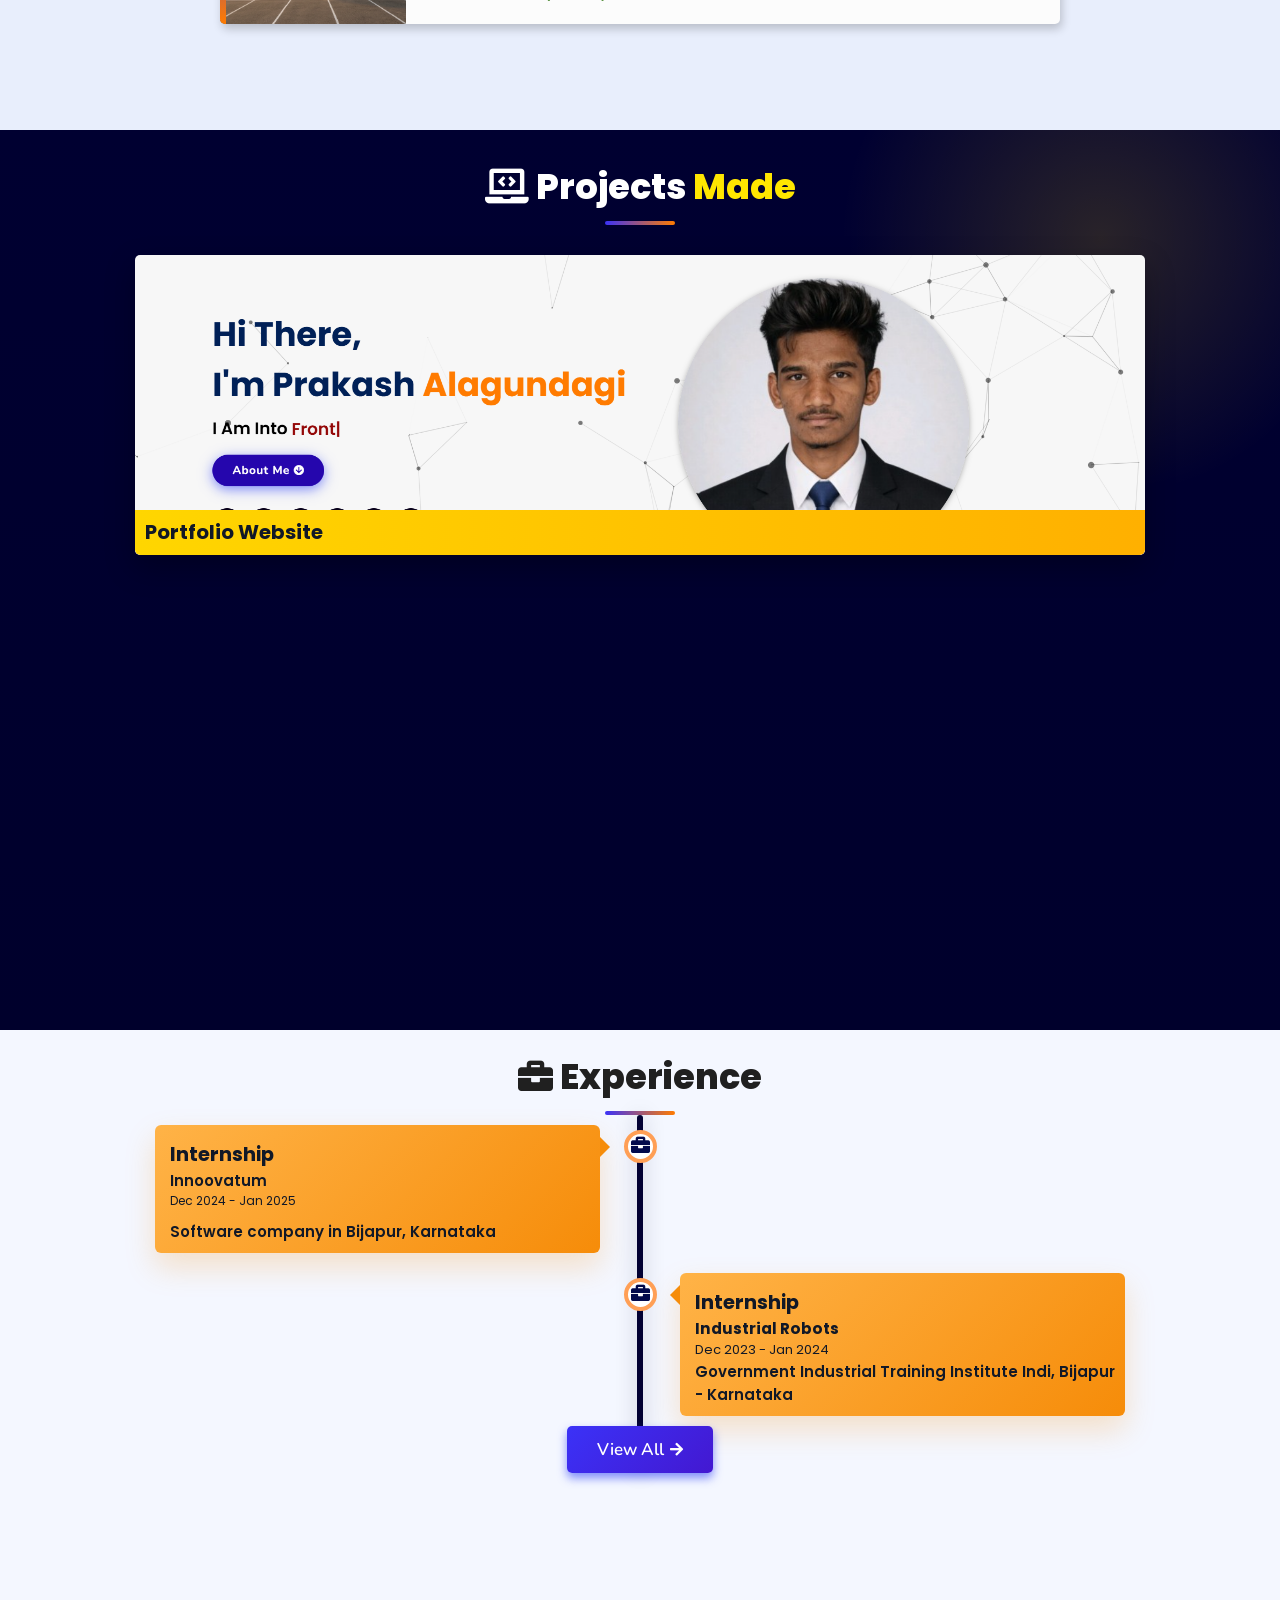
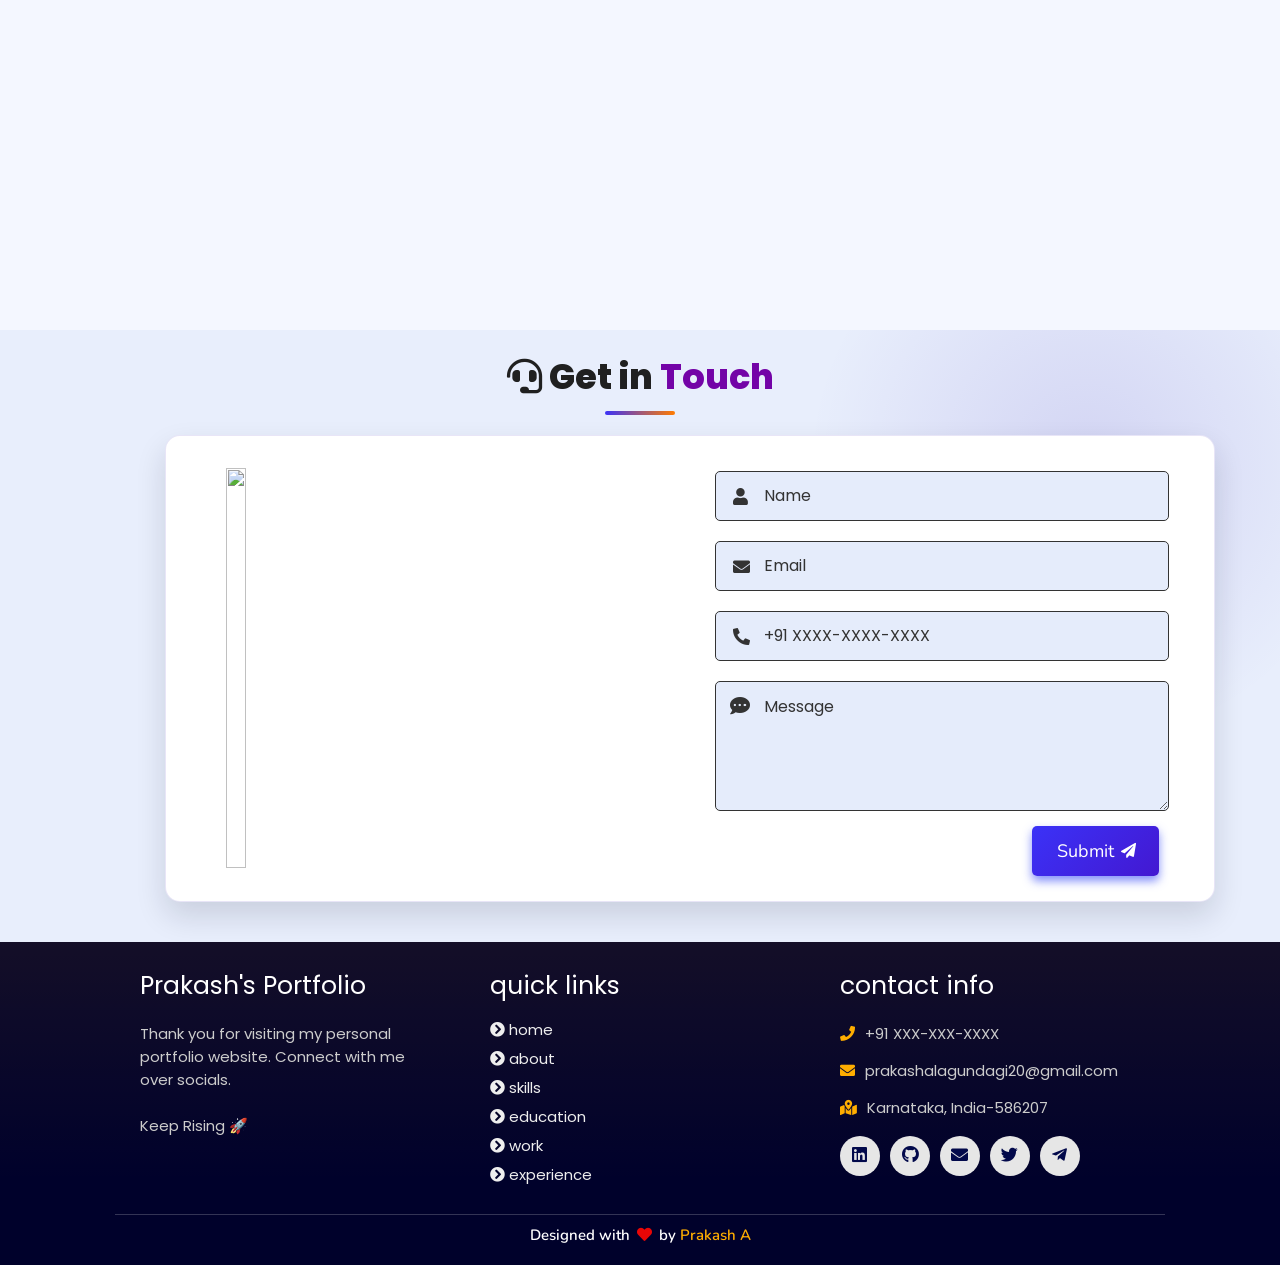
==== commit 2a015343: "updated contact" ====
--- a/index.html
+++ b/index.html
@@ -283,6 +283,7 @@
       <div class="button-area">
         <button type="submit" aria-label="Send message">
           Submit <i class="fa fa-paper-plane"></i></button>
+        <p id="contact-status" class="contact-status" role="status" aria-live="polite"></p>
       </div>
     </form>
   </div>
@@ -377,4 +378,3 @@
 
 
 
-
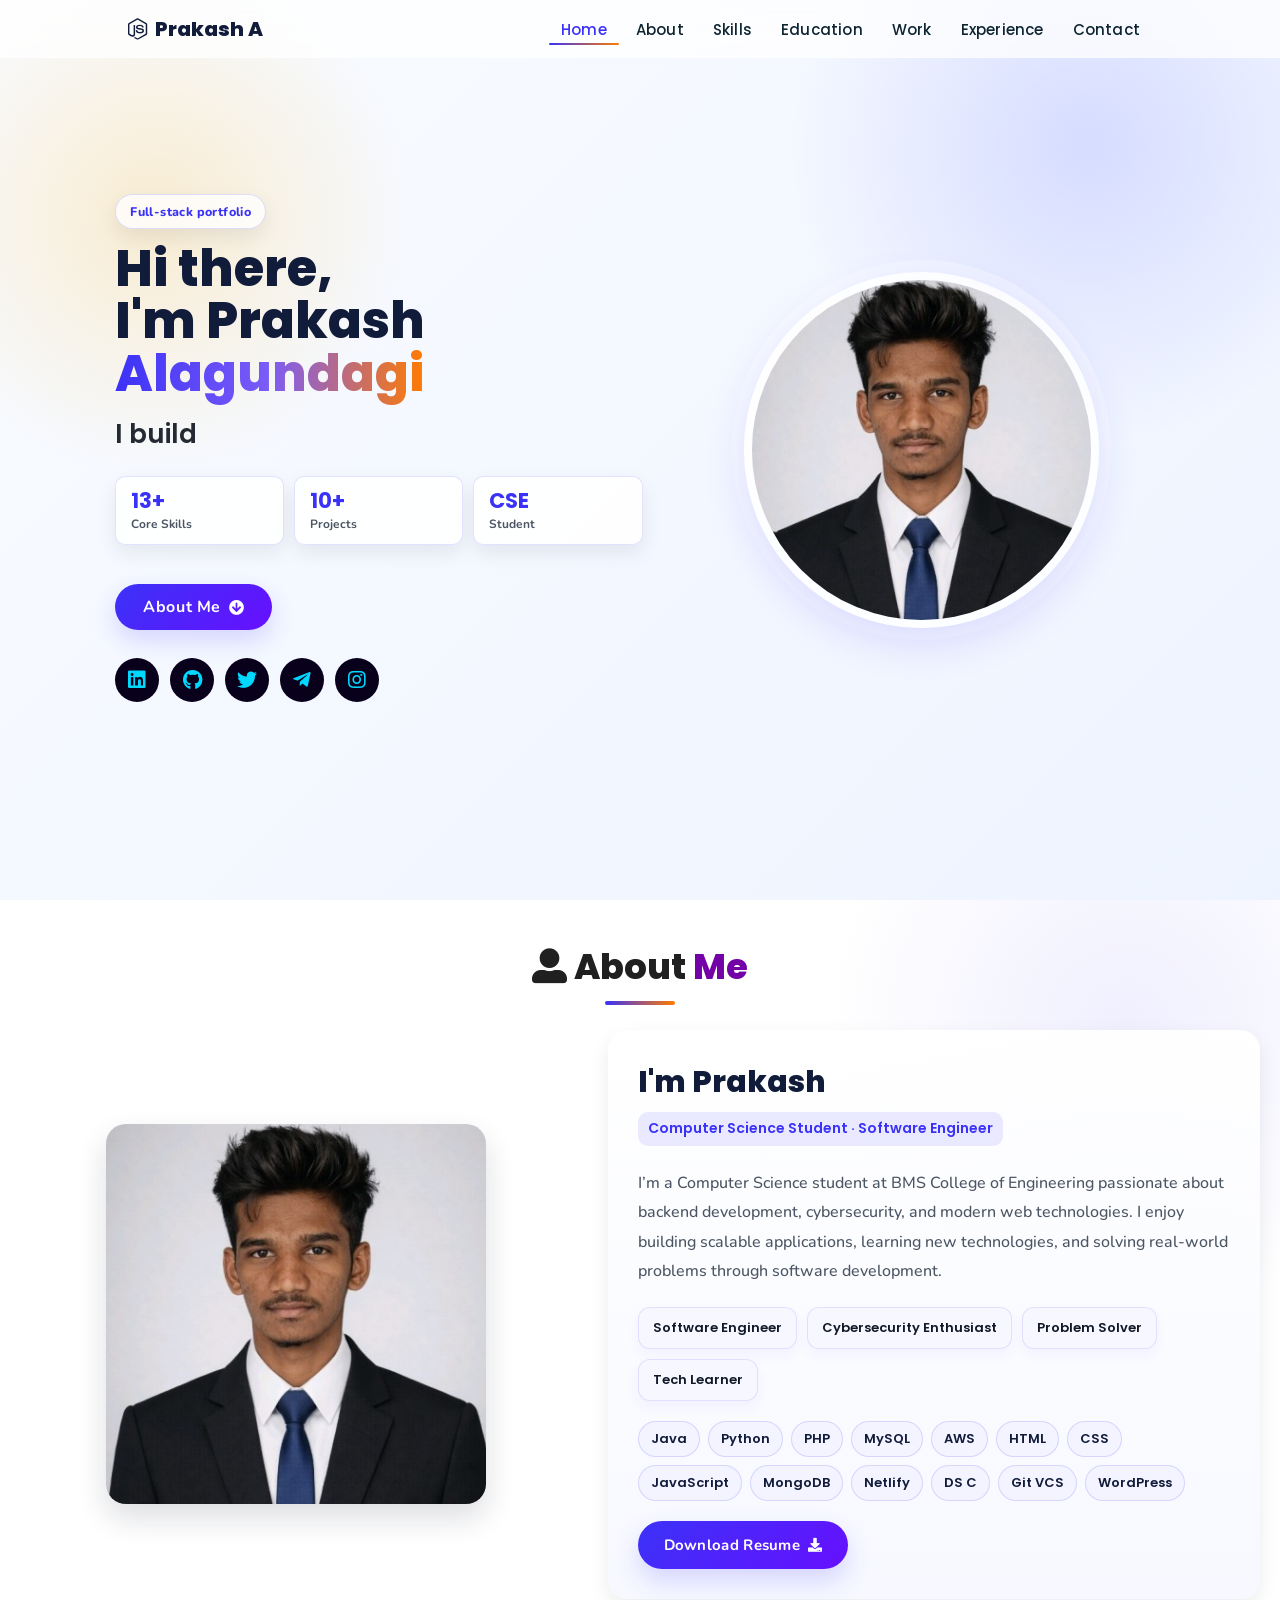
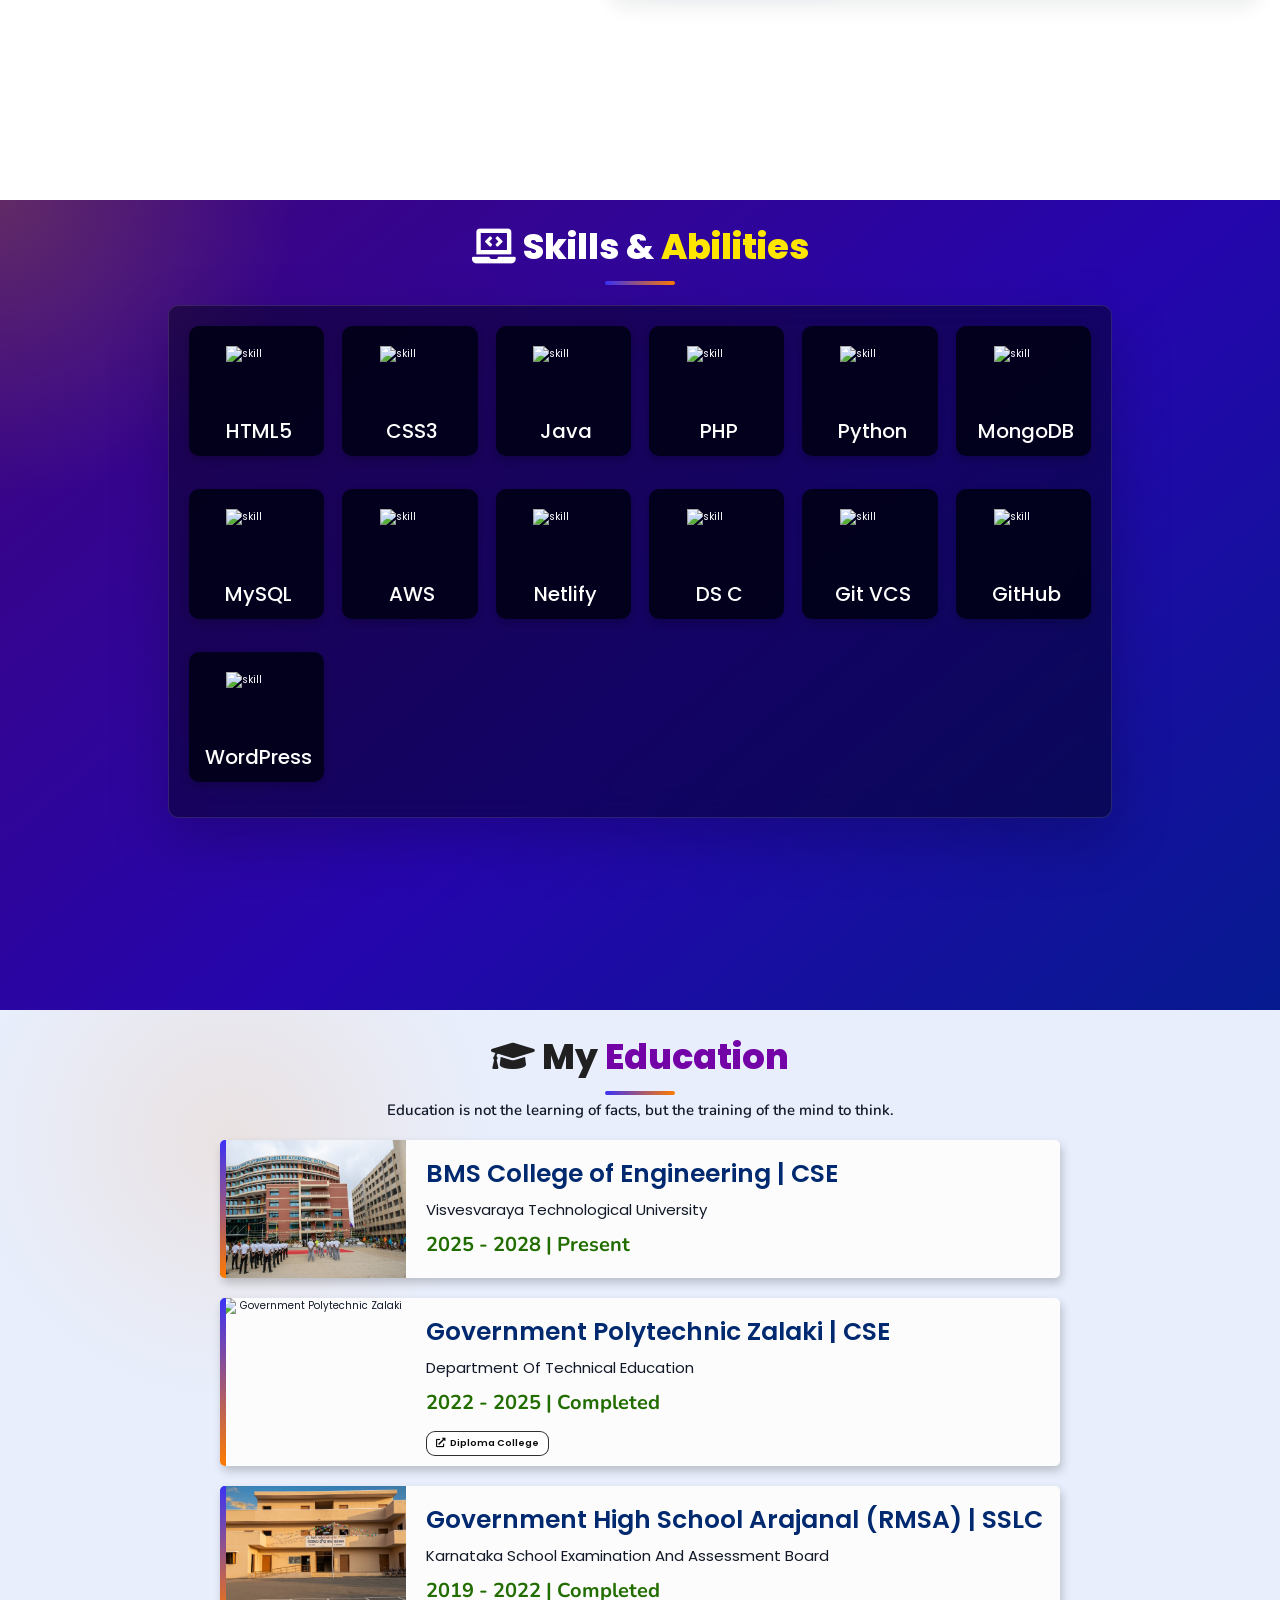
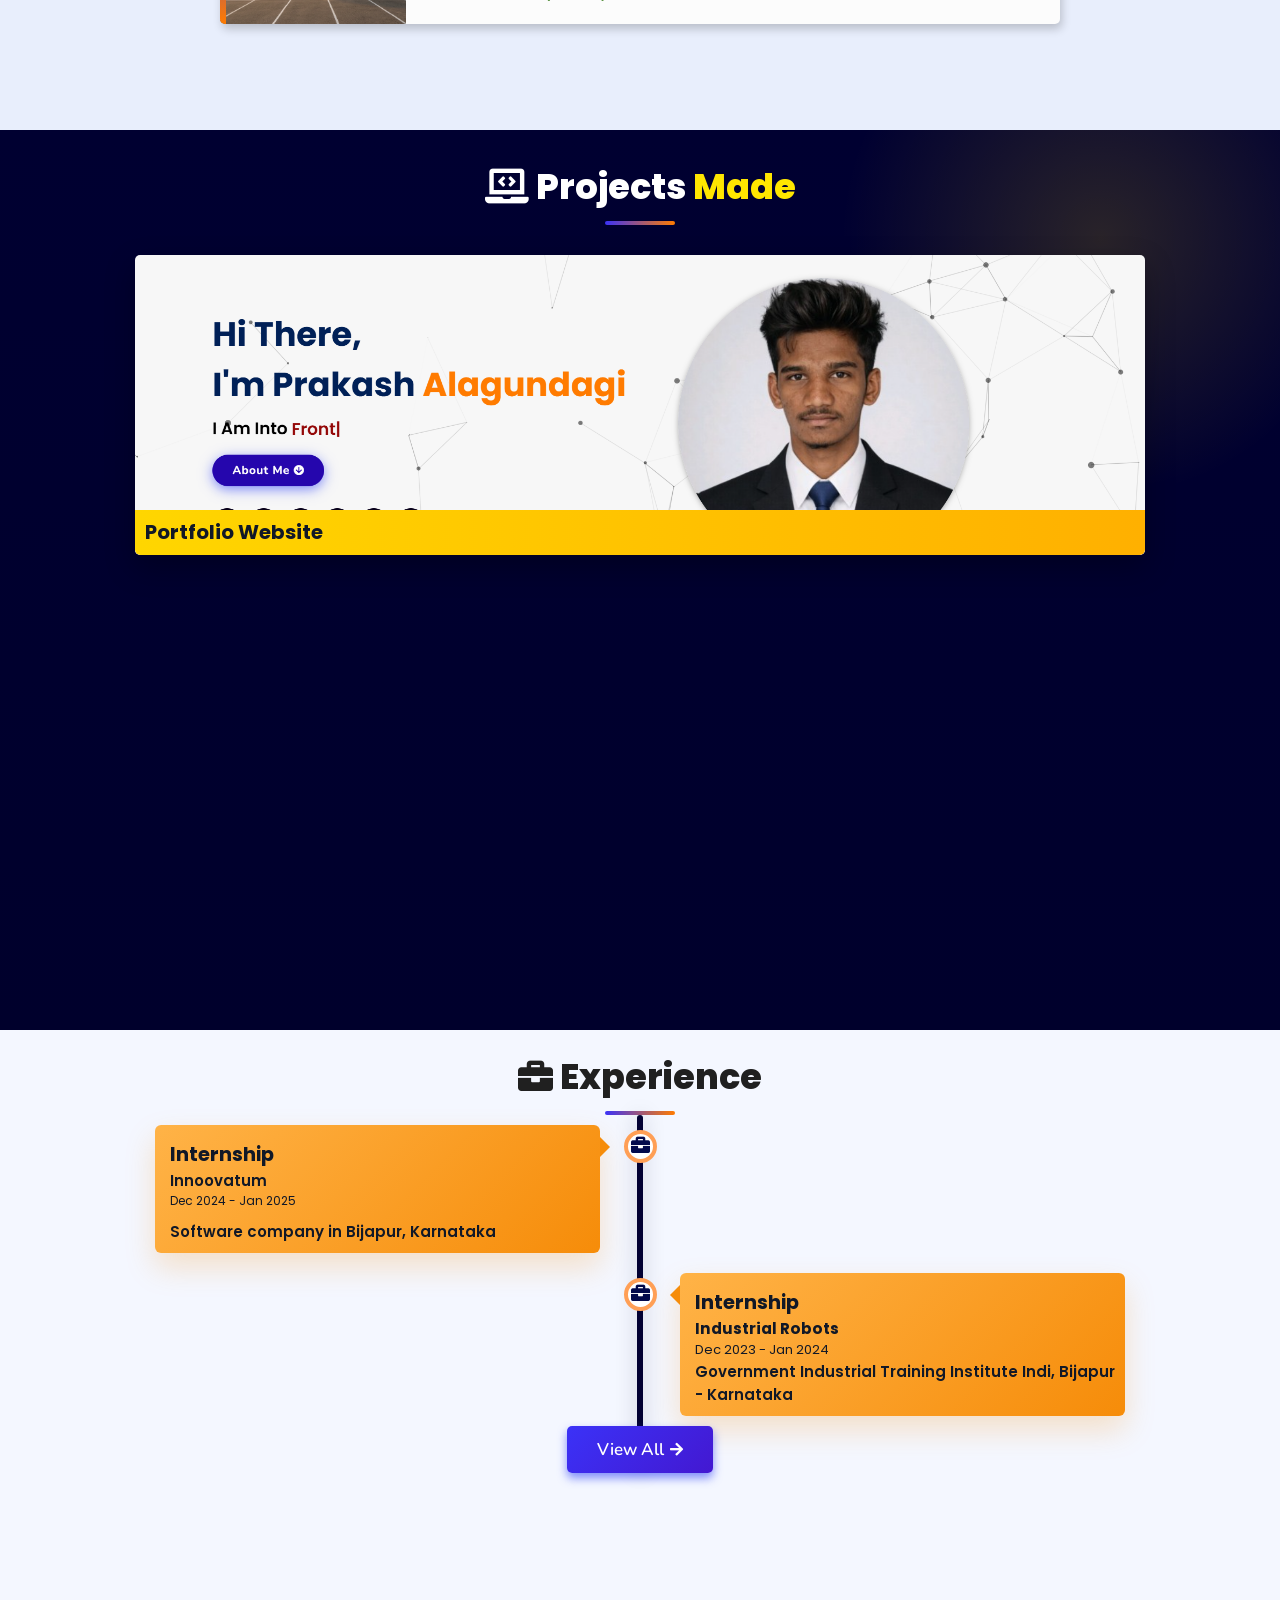
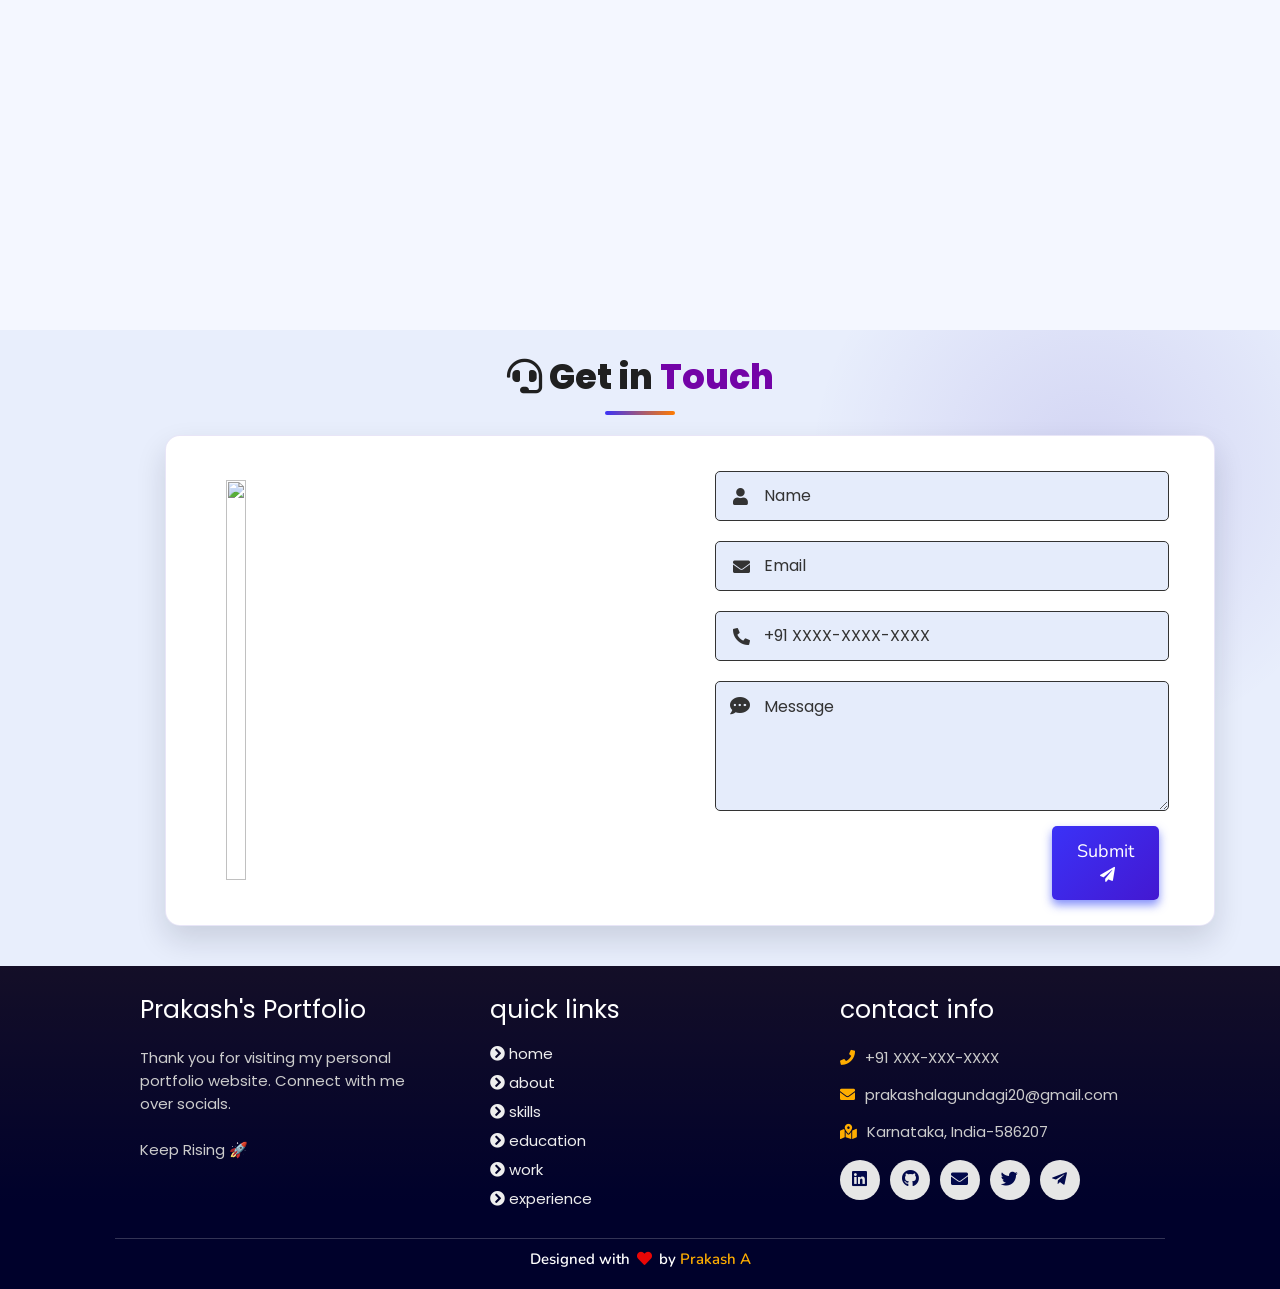
==== commit a5cba884: "Fix deployed contact form cache Co-authored-by: Copilot App <223556219+Copilot@users.noreply.github." ====
--- a/index.html
+++ b/index.html
@@ -365,7 +365,7 @@
 
 <!-- ==== ALL MAJOR JAVASCRIPT CDNS ENDS ==== -->
 
-<script src="./assets/js/script.js"></script>
+<script src="./assets/js/script.js?v=20260930"></script>
 
 </body>
 </html>
@@ -377,4 +377,3 @@
 
 
 
-
--- a/assets/css/style.css
+++ b/assets/css/style.css
@@ -1427,6 +1427,24 @@
 .button-area button:hover i {
   left: 8px;
 }
+.button-area button:disabled {
+  cursor: wait;
+  opacity: 0.7;
+  transform: none;
+}
+.contact-status {
+  clear: both;
+  width: 100%;
+  margin: 1rem 0 0;
+  color: var(--primary);
+  font-size: 1.4rem;
+  text-align: right;
+}
+.contact-status a {
+  color: var(--primary);
+  font-weight: 700;
+  text-decoration: underline;
+}
 /* contact section media queries starts */
 @media (max-width: 900px) {
   .contact {
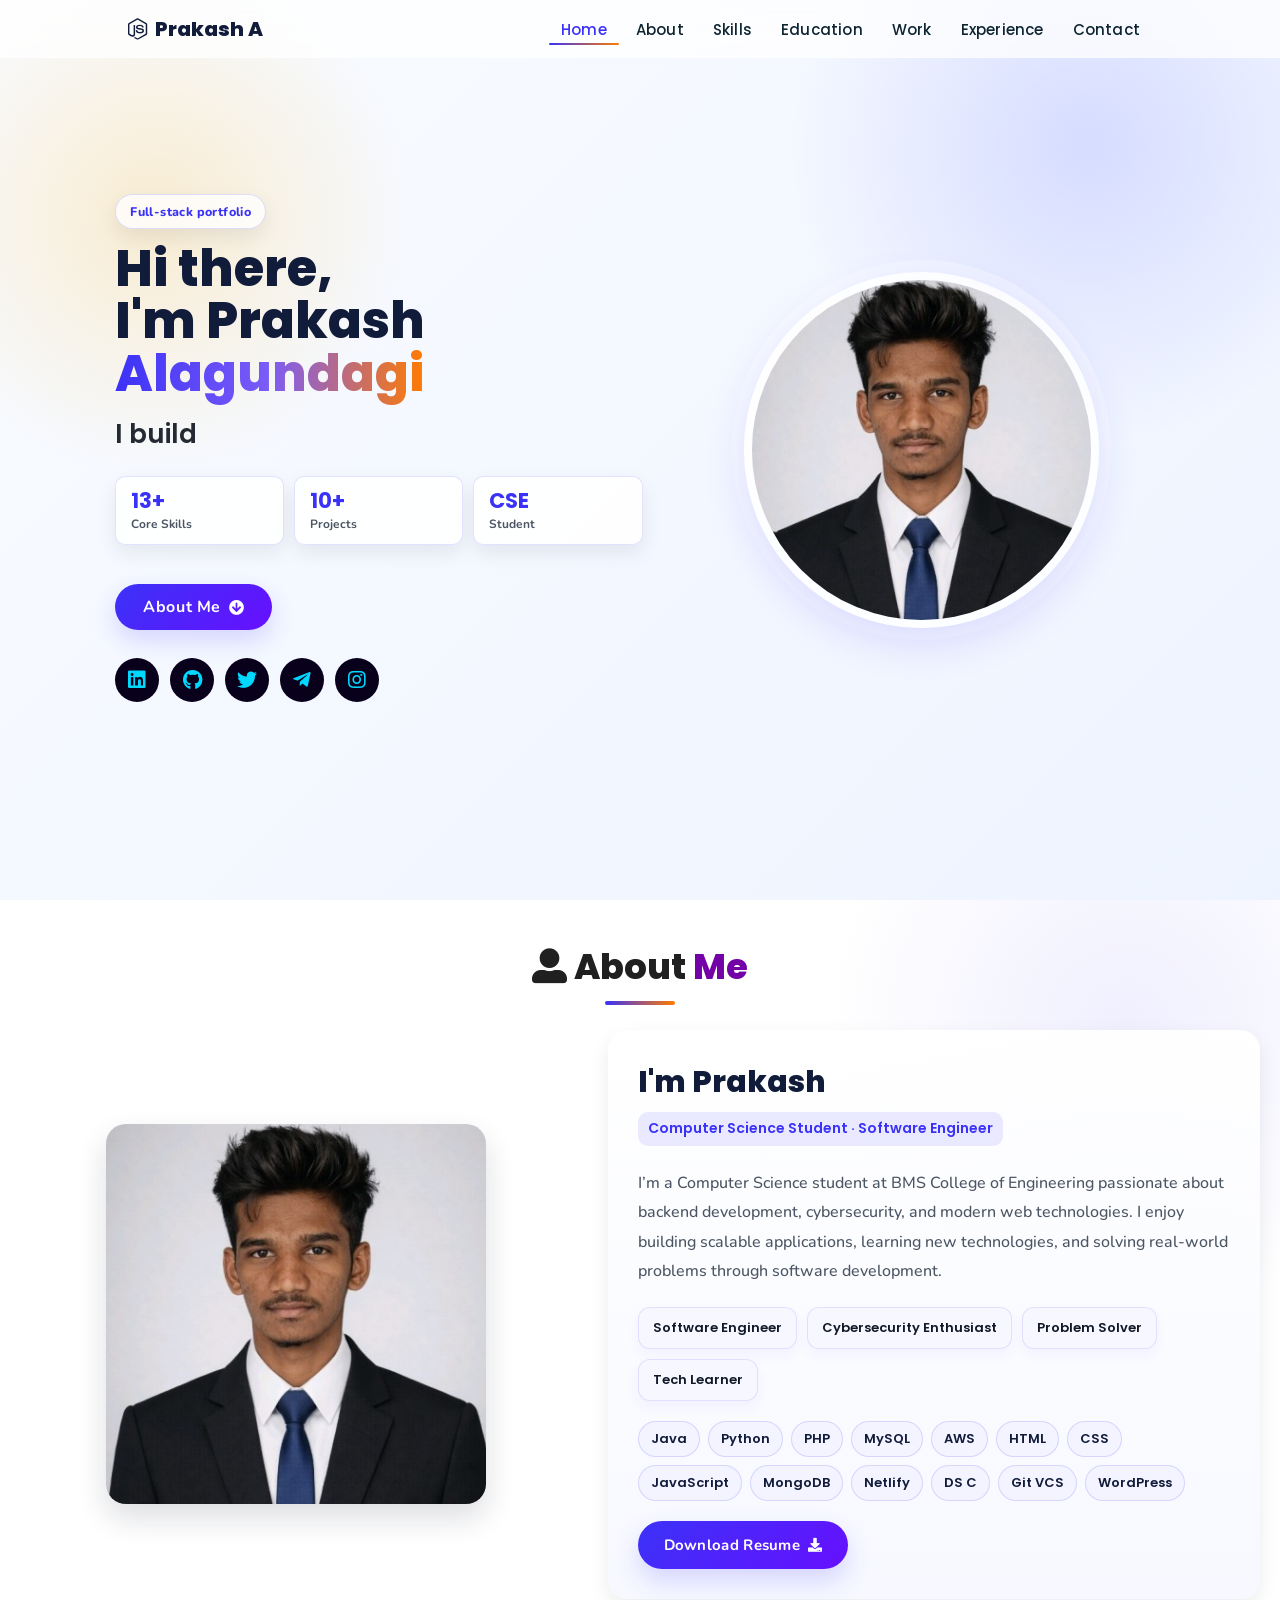
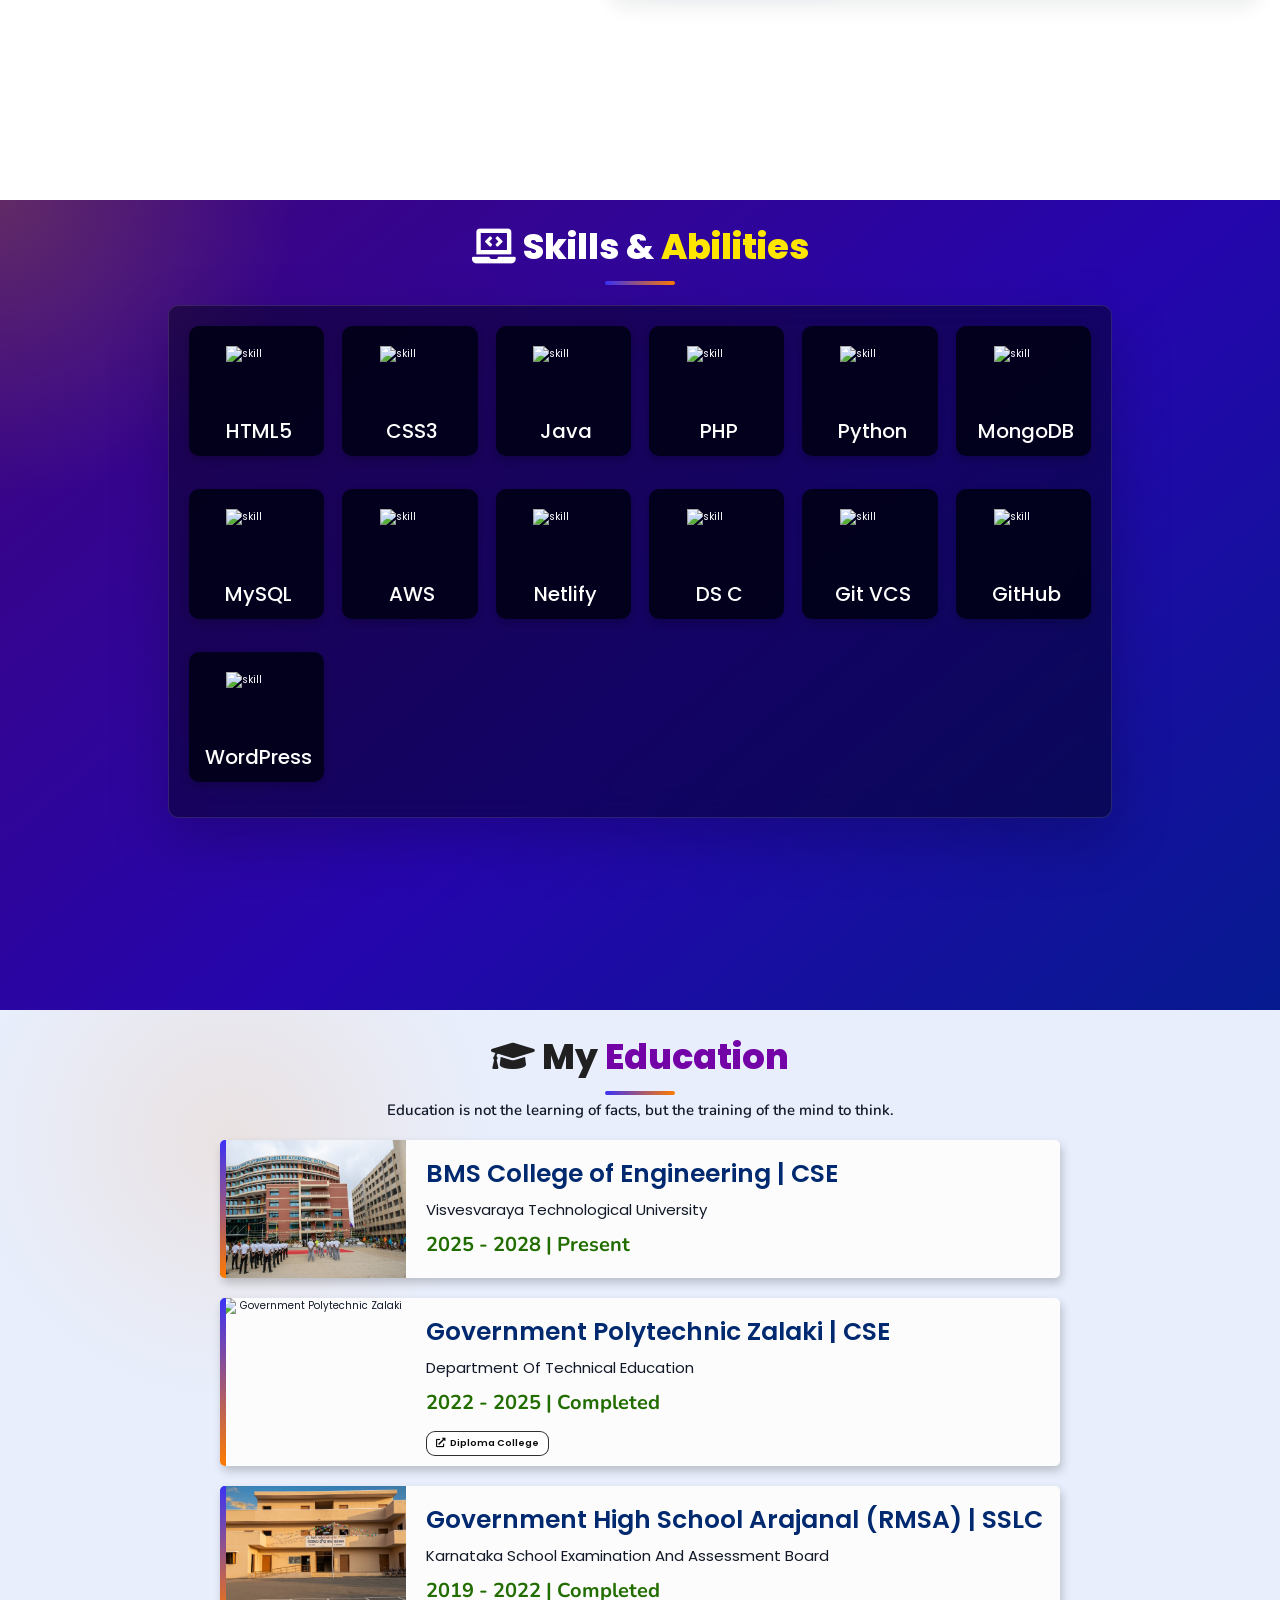
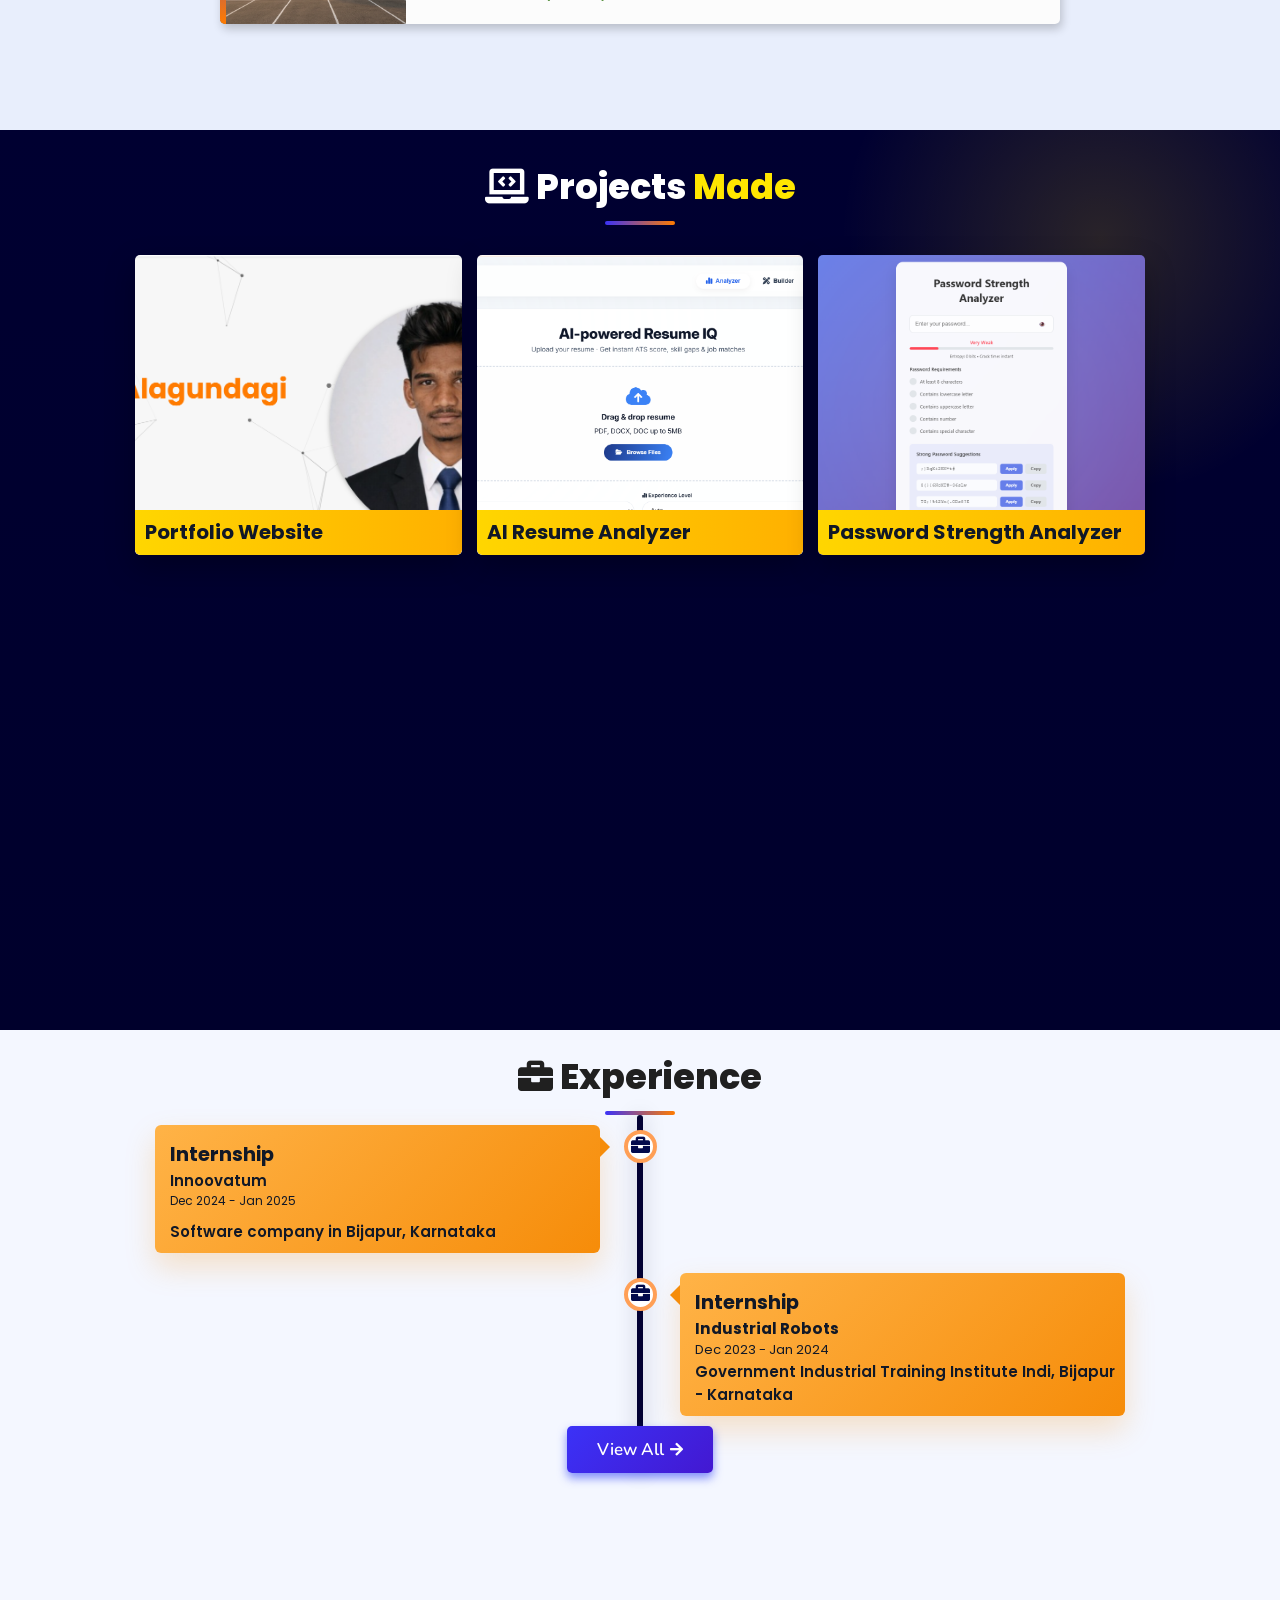
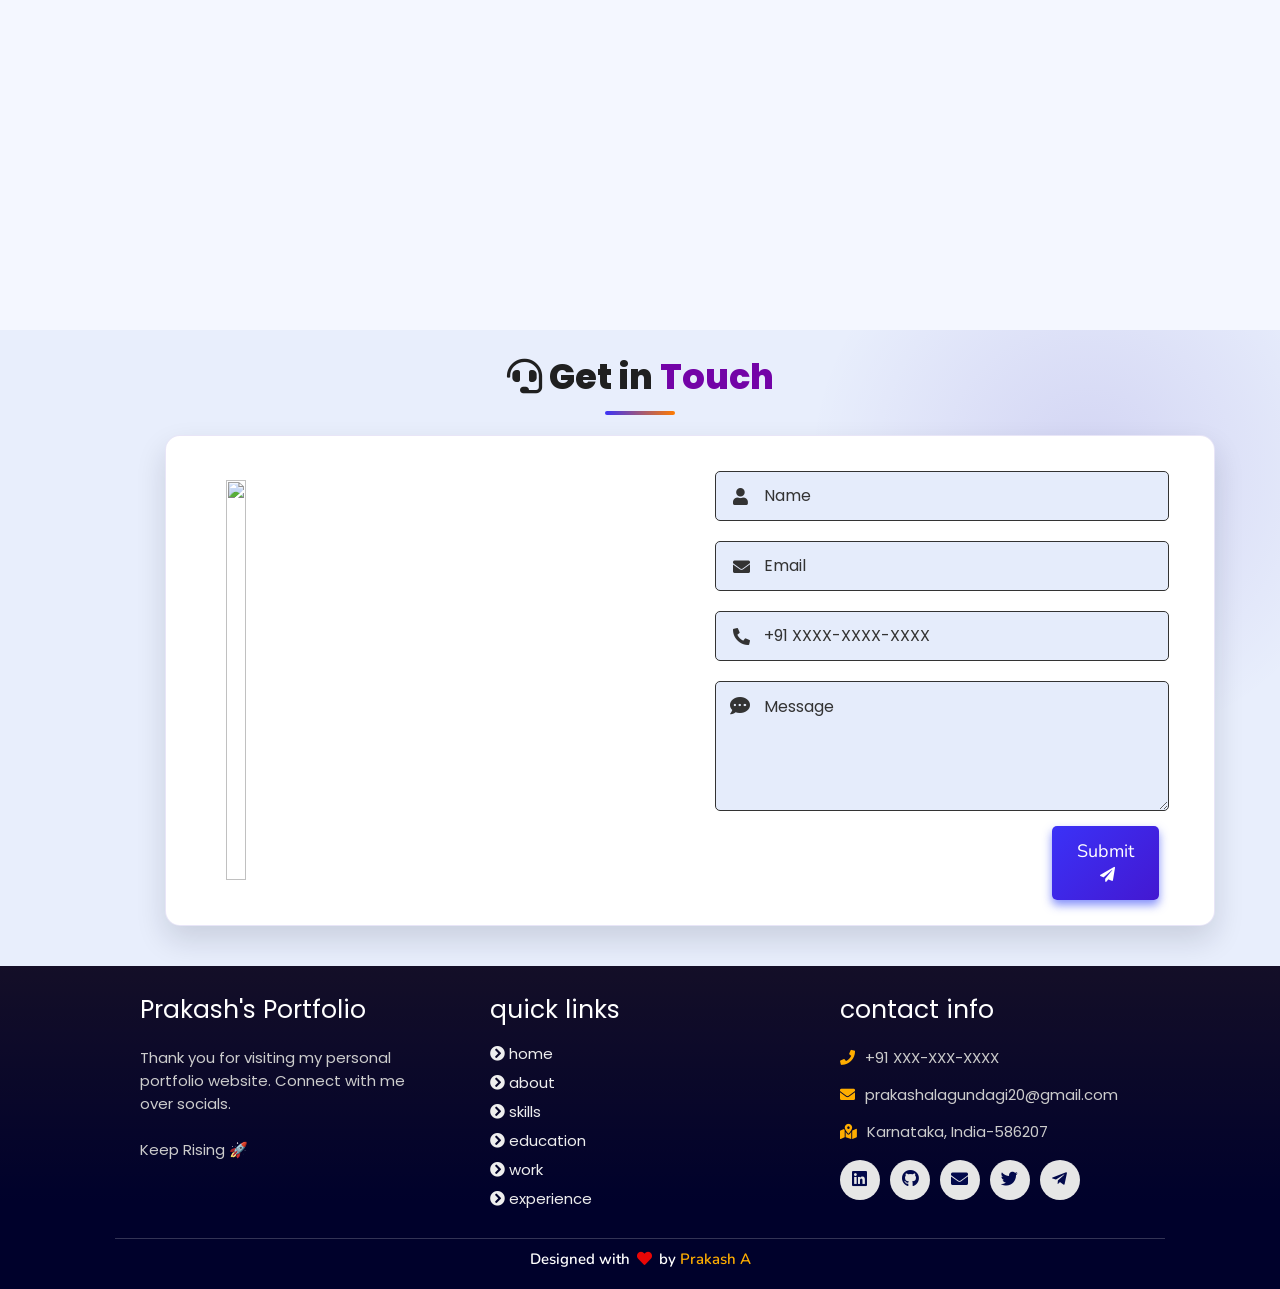
==== commit 4b6a5adf: "fix project cards not showing new project due to old cache" ====
--- a/index.html
+++ b/index.html
@@ -365,7 +365,7 @@
 
 <!-- ==== ALL MAJOR JAVASCRIPT CDNS ENDS ==== -->
 
-<script src="./assets/js/script.js?v=20260930"></script>
+<script src="./assets/js/script.js?v=20261101"></script>
 
 </body>
 </html>
